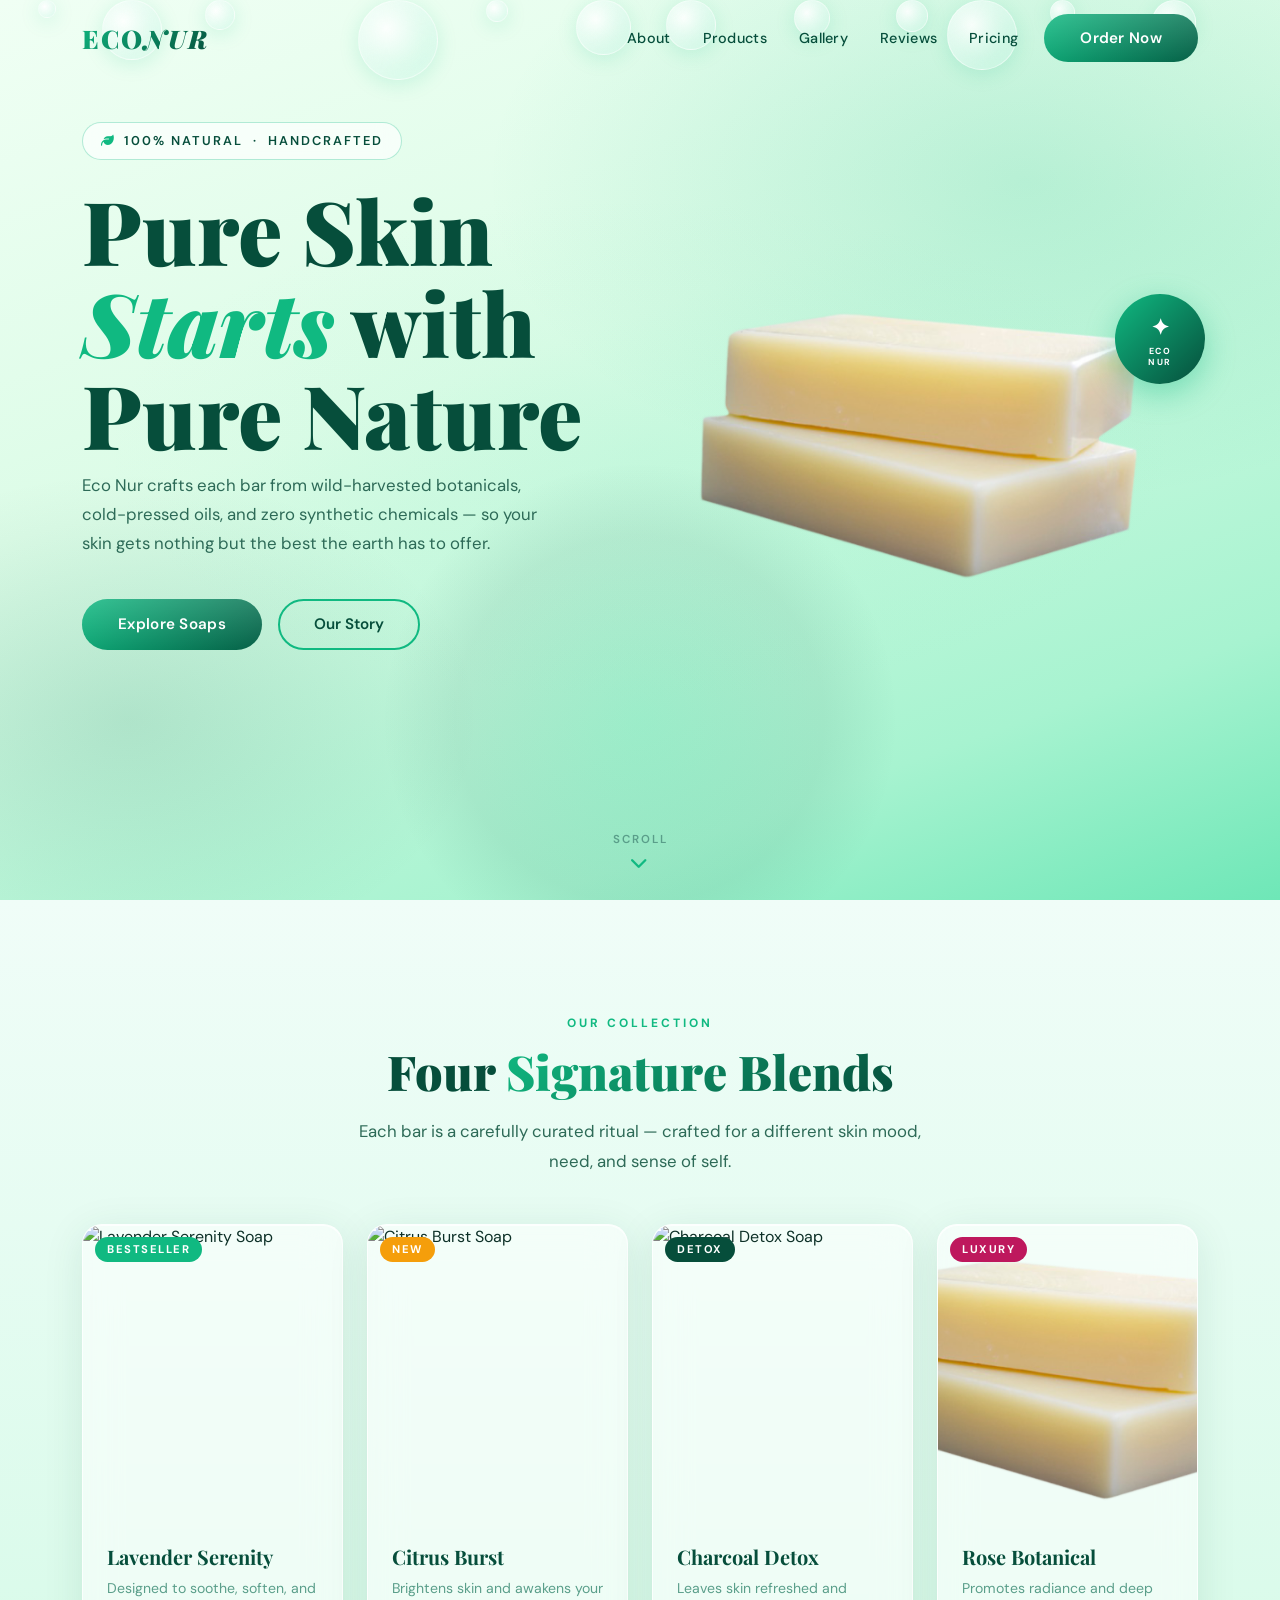
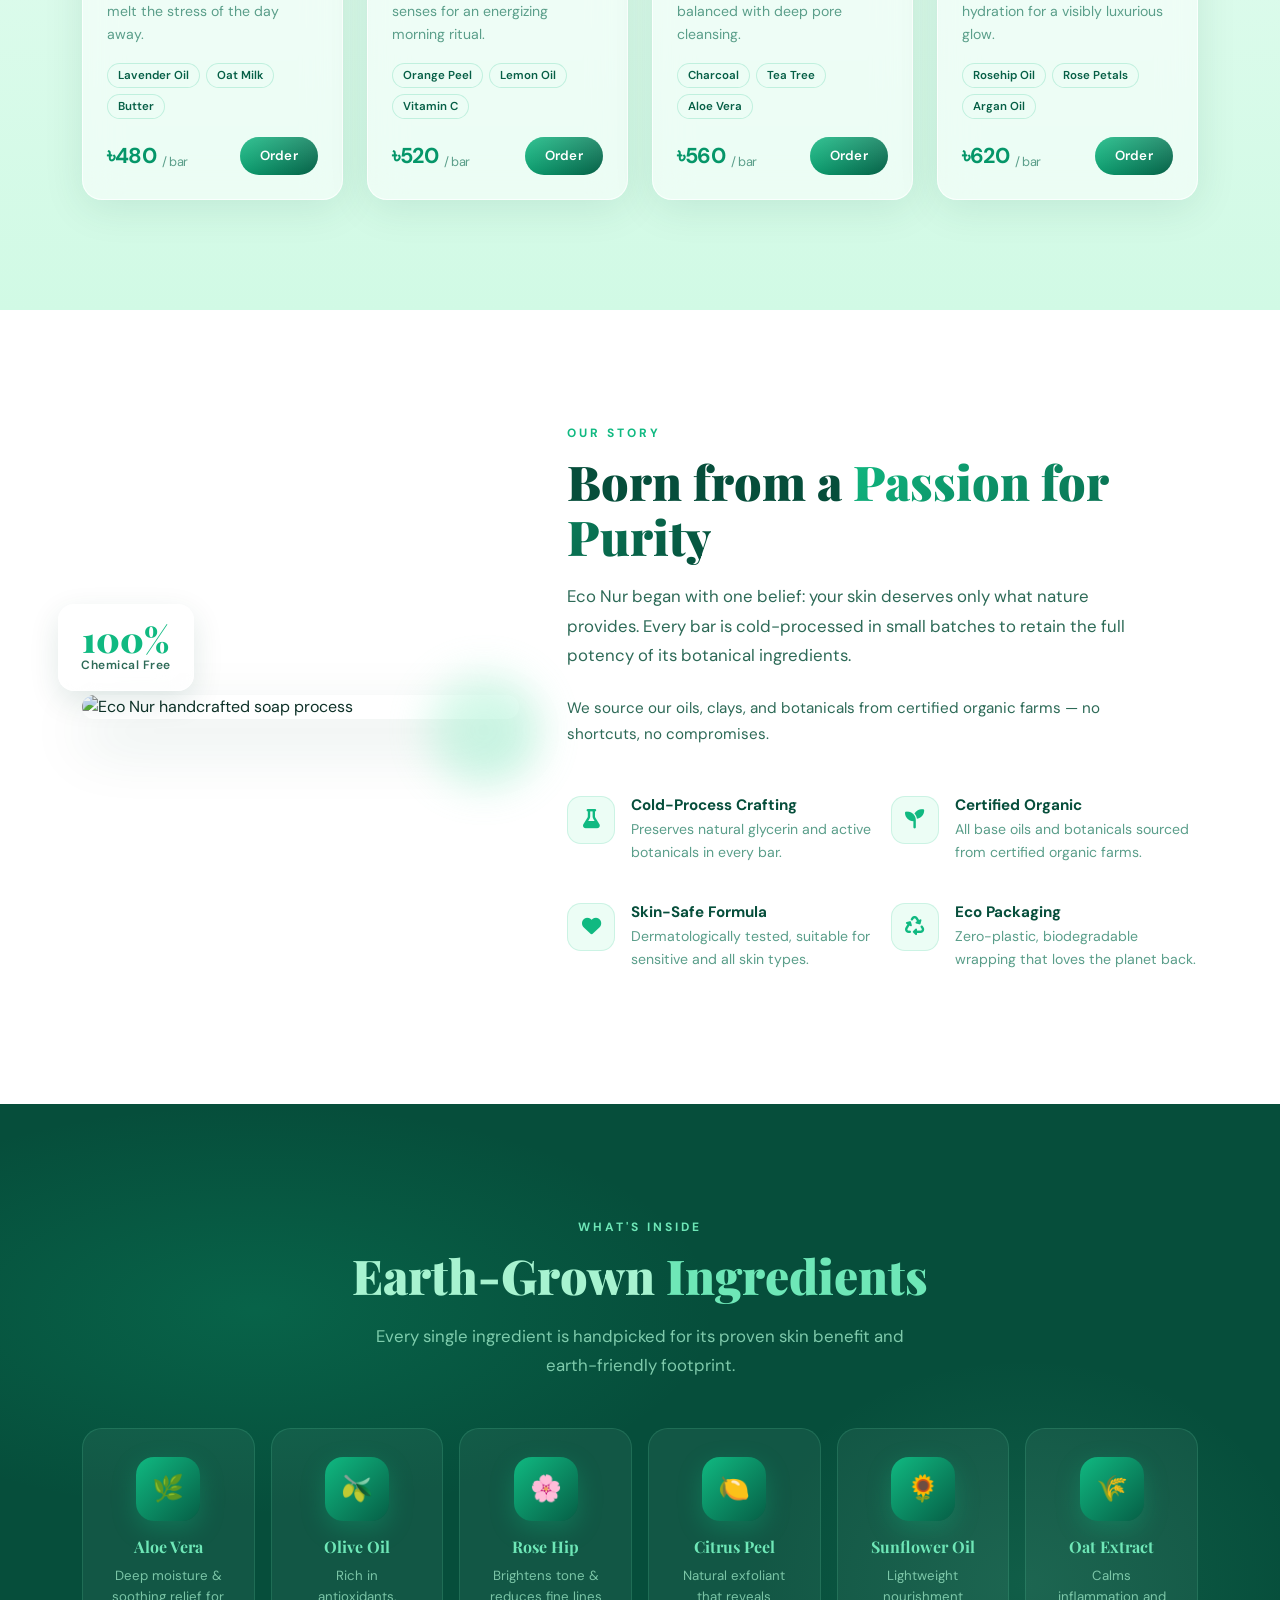
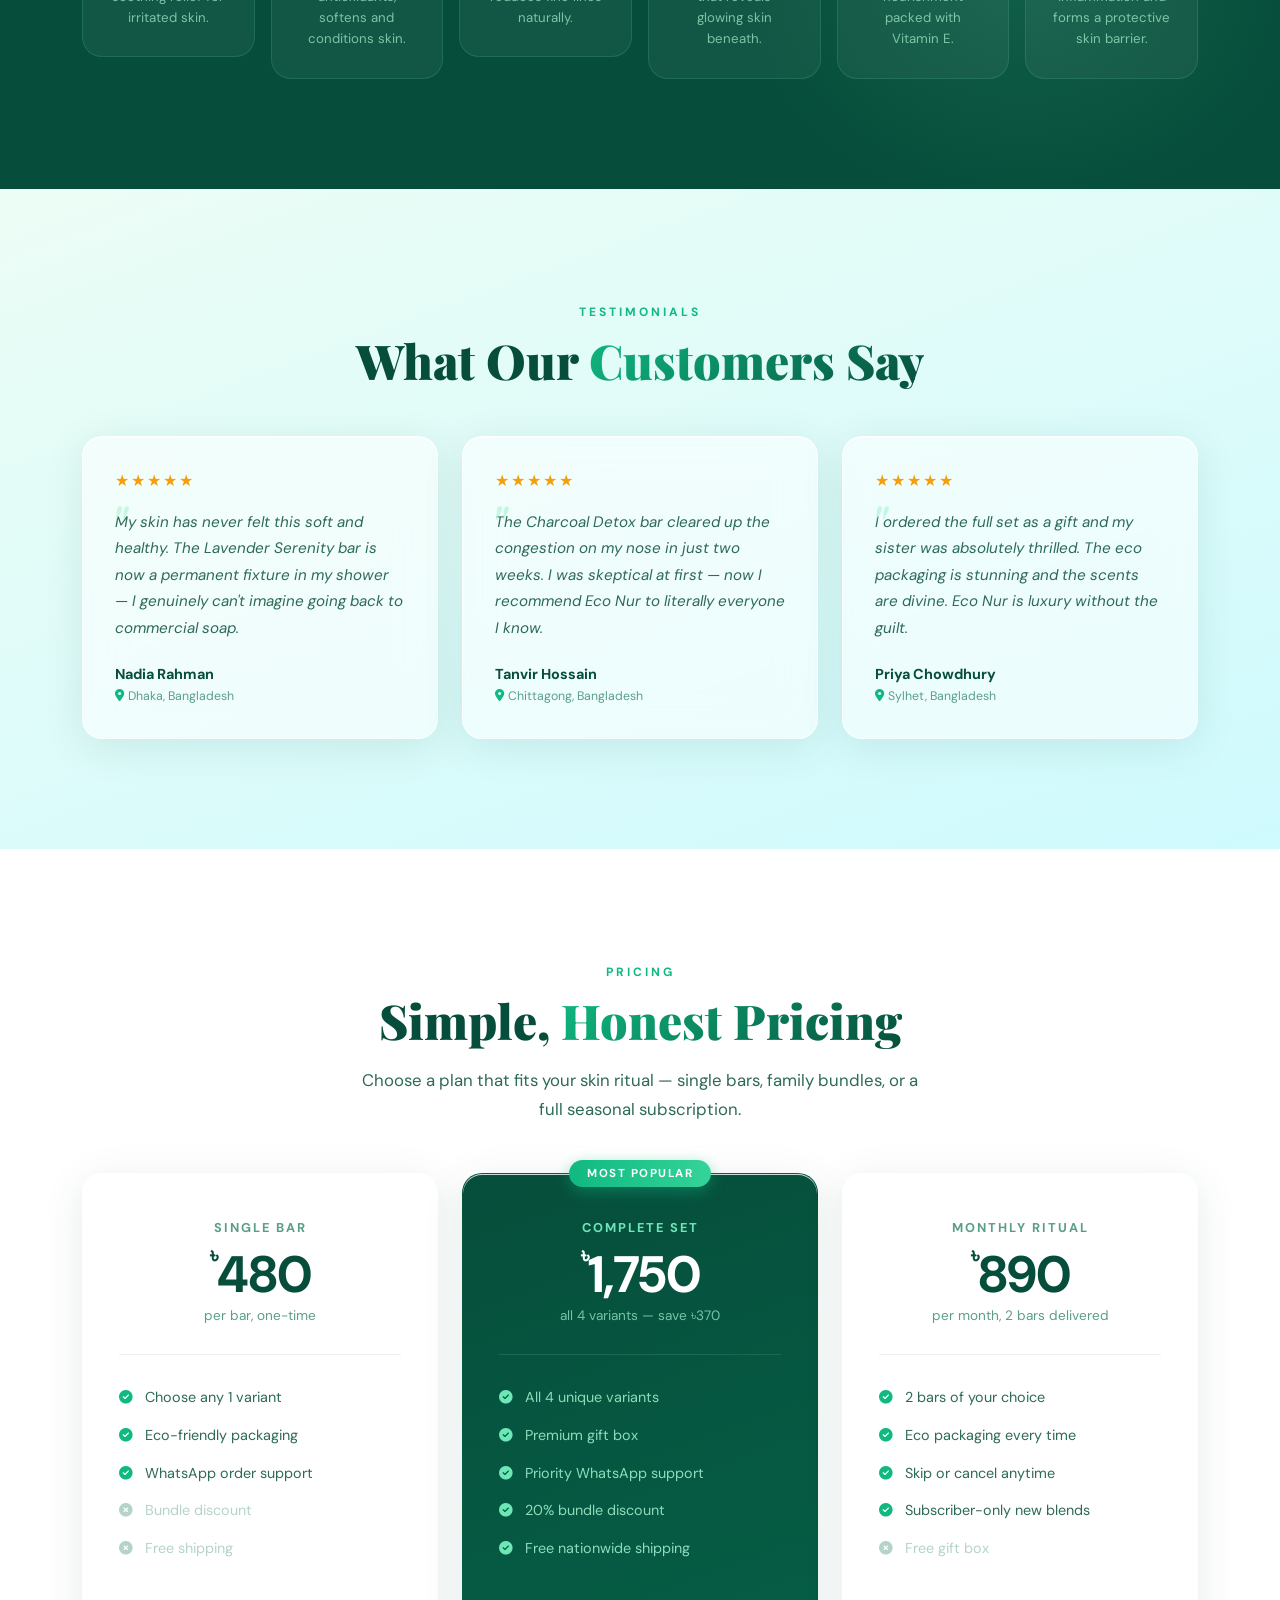
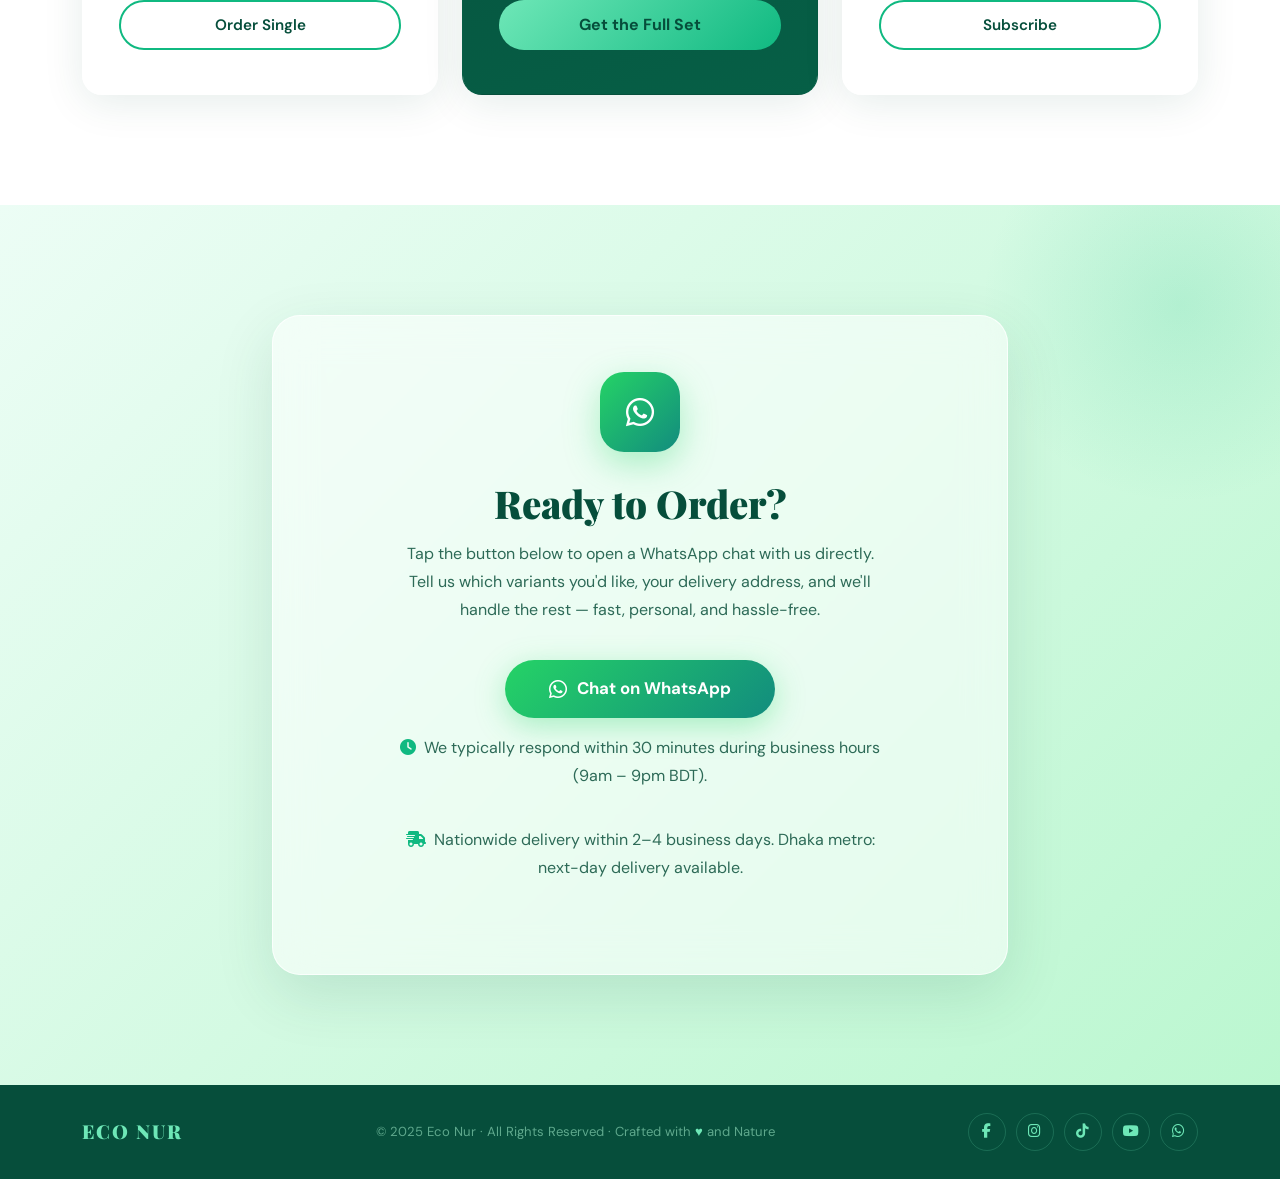
==== index.html @ a33448e0 "Add files via upload" ====
<!DOCTYPE html>
<html lang="en">
<head>
  <meta charset="UTF-8" />
  <meta name="viewport" content="width=device-width, initial-scale=1.0" />
  <meta name="description" content="Eco Nur – Handcrafted naturopathic soap made with all-natural, plant-based ingredients. Pure. Gentle. Earth-grown." />
  <meta name="keywords" content="natural soap, organic skincare, eco soap, handmade soap, naturopathic, eco nur" />
  <meta name="author" content="Eco Nur" />
  <meta property="og:title" content="Eco Nur | Natural Handcrafted Soap" />
  <meta property="og:description" content="Pure naturopathic soaps crafted from earth-grown ingredients. Four unique blends for every skin type." />
  <meta property="og:type" content="website" />
  <title>Eco Nur | Lorem Ipsum Dolor</title>

  <!-- Google Fonts -->
  <link rel="preconnect" href="https://fonts.googleapis.com" />
  <link rel="preconnect" href="https://fonts.gstatic.com" crossorigin />
  <link href="https://fonts.googleapis.com/css2?family=Playfair+Display:ital,wght@0,400;0,600;0,700;0,900;1,400;1,600&family=DM+Sans:wght@300;400;500;600;700&display=swap" rel="stylesheet" />

  <!-- Bootstrap 5 -->
  <link rel="stylesheet" href="https://cdn.jsdelivr.net/npm/bootstrap@5.3.3/dist/css/bootstrap.min.css" />

  <!-- Font Awesome 6 -->
  <link rel="stylesheet" href="https://cdnjs.cloudflare.com/ajax/libs/font-awesome/6.5.1/css/all.min.css" />

    <link rel="stylesheet" href="style.css" />
</head>
<body>

<!-- ====================================================
     PRELOADER
==================================================== -->
<div id="preloader">
  <div class="preloader-logo">ECO NUR</div>
  <div class="preloader-bar">
    <div class="preloader-bar-fill"></div>
  </div>
</div>

<!-- ====================================================
     LIGHTBOX
==================================================== -->
<div id="lightbox" role="dialog" aria-modal="true">
  <button class="lightbox-close" id="lightboxClose" aria-label="Close"><i class="fa fa-times"></i></button>
  <button class="lightbox-nav lightbox-prev" id="lightboxPrev" aria-label="Previous"><i class="fa fa-chevron-left"></i></button>
  <img src="" alt="" class="lightbox-img" id="lightboxImg" />
  <button class="lightbox-nav lightbox-next" id="lightboxNext" aria-label="Next"><i class="fa fa-chevron-right"></i></button>
</div>

<!-- ====================================================
     NAVIGATION
==================================================== -->
<nav id="mainNav" class="navbar navbar-expand-lg">
  <div class="container">
    <a class="nav-brand navbar-brand" href="#hero">ECO<span>NUR</span></a>

    <button class="navbar-toggler" type="button" data-bs-toggle="collapse"
      data-bs-target="#navMenu" aria-controls="navMenu"
      aria-expanded="false" aria-label="Toggle navigation">
      <span class="hamburger-icon">
        <span></span><span></span><span></span>
      </span>
    </button>

    <div class="collapse navbar-collapse justify-content-end" id="navMenu">
      <ul class="navbar-nav gap-1 align-items-center">
        <li class="nav-item"><a class="nav-link-eco" href="#about">About</a></li>
        <li class="nav-item"><a class="nav-link-eco" href="#products">Products</a></li>
        <li class="nav-item"><a class="nav-link-eco" href="#gallery">Gallery</a></li>
        <li class="nav-item"><a class="nav-link-eco" href="#reviews">Reviews</a></li>
        <li class="nav-item"><a class="nav-link-eco" href="#pricing">Pricing</a></li>
        <li class="nav-item ms-2">
          <a class="btn-eco" href="#order">Order Now</a>
        </li>
      </ul>
    </div>
  </div>
</nav>

<!-- ====================================================
     HERO SECTION
==================================================== -->
<section id="hero">
  <!-- Animated Bubbles -->
  <div class="bubble-container" aria-hidden="true">
    <div class="bubble"></div><div class="bubble"></div>
    <div class="bubble"></div><div class="bubble"></div>
    <div class="bubble"></div><div class="bubble"></div>
    <div class="bubble"></div><div class="bubble"></div>
    <div class="bubble"></div><div class="bubble"></div>
    <div class="bubble"></div><div class="bubble"></div>
  </div>

  <div class="container">
    <div class="row align-items-center">
      <!-- Text Side -->
      <div class="col-lg-6 hero-content">
        <div class="hero-eyebrow fade-up">
          <i class="fa fa-leaf"></i>
          100% Natural &nbsp;·&nbsp; Handcrafted
        </div>
        <h1 class="hero-title fade-up delay-1">
          Pure Skin<br/>
          <span class="italic-accent">Starts</span> with<br/>
          Pure Nature
        </h1>
        <p class="hero-desc fade-up delay-3">
          Eco Nur crafts each bar from wild-harvested botanicals, cold-pressed oils, and zero synthetic chemicals — so your skin gets nothing but the best the earth has to offer.
        </p>
        <div class="d-flex flex-wrap gap-3 fade-up delay-4">
          <a href="#products" class="btn-eco">Explore Soaps</a>
          <a href="#about" class="btn-outline-eco">Our Story</a>
        </div>

        <div class="hero-stats fade-up delay-5">
          <div class="hero-stat">
            <span></span>
            <span></span>
          </div>
          <div class="hero-stat">
            <span></span>
            <span></span>
          </div>
          <div class="hero-stat">
            <span></span>
            <span></span>
          </div>
        </div>
      </div> 

      <!-- Image Side -->
      <div class="col-lg-6">
        <div class="hero-image-wrap fade-up delay-3">
          <div class="hero-soap-stack">
            <img
              src="images/soap.png"
              alt="Eco Nur Natural Soap"
              class="hero-soap-main"
            />
            <div class="hero-badge">
              <div class="hero-badge-inner">✦</div>
              <div style="font-size:0.55rem; letter-spacing:1.5px; line-height:1.3; margin-top:2px;">ECO<br/>NUR</div>
            </div>
          </div>
        </div>
      </div>
    </div>
  </div>

  <div class="scroll-hint" aria-hidden="true">
    <span>Scroll</span>
    <i class="fa fa-chevron-down"></i>
  </div>
</section>

<!-- ====================================================
     PRODUCTS SECTION
==================================================== -->
<section id="products">
  <div class="container">
    <div class="text-center mb-5 fade-up">
      <span class="section-label">Our Collection</span>
      <h2 class="section-title">Four <span class="gradient-text">Signature Blends</span></h2>
      <p class="section-sub mx-auto">Each bar is a carefully curated ritual — crafted for a different skin mood, need, and sense of self.</p>
    </div>

    <div class="row g-4">
      <!-- Product 1 -->
      <div class="col-lg-3 col-md-6 d-flex fade-up delay-1">
        <div class="glass-card product-card w-100">
          <div class="product-card-img">
            <img src="https://images.unsplash.com/photo-1556228720-195a672e8a03?w=500&q=80" alt="Lavender Serenity Soap" />
            <span class="product-tag bestseller">Bestseller</span>
          </div>
          <div class="product-card-body">
            <h4>Lavender Serenity</h4>
            <p>Designed to soothe, soften, and melt the stress of the day away.</p>
            <div class="product-ingredients">
              <span class="ingredient-chip">Lavender Oil</span>
              <span class="ingredient-chip">Oat Milk</span>
              <span class="ingredient-chip"> Butter</span>
            </div>
            <div class="d-flex align-items-center justify-content-between">
              <div class="product-price">৳480 <sub>/ bar</sub></div>
              <a href="#order" class="btn-eco" style="padding:9px 20px;font-size:0.83rem;">Order</a>
            </div>
          </div>
        </div>
      </div>

      <!-- Product 2 -->
      <div class="col-lg-3 col-md-6 d-flex fade-up delay-2">
        <div class="glass-card product-card w-100">
          <div class="product-card-img">
            <img src="https://images.unsplash.com/photo-1571781926291-c477ebfd024b?w=500&q=80" alt="Citrus Burst Soap" />
            <span class="product-tag new">New</span>
          </div>
          <div class="product-card-body">
            <h4>Citrus Burst</h4>
            <p>Brightens skin and awakens your senses for an energizing morning ritual.</p>
            <div class="product-ingredients">
              <span class="ingredient-chip">Orange Peel</span>
              <span class="ingredient-chip">Lemon Oil</span>
              <span class="ingredient-chip">Vitamin C</span>
            </div>
            <div class="d-flex align-items-center justify-content-between">
              <div class="product-price">৳520 <sub>/ bar</sub></div>
              <a href="#order" class="btn-eco" style="padding:9px 20px;font-size:0.83rem;">Order</a>
            </div>
          </div>
        </div>
      </div>

      <!-- Product 3 -->
      <div class="col-lg-3 col-md-6 d-flex fade-up delay-3">
        <div class="glass-card product-card w-100">
          <div class="product-card-img">
            <img src="https://images.unsplash.com/photo-1600948836101-f9ffda59d250?w=500&q=80" alt="Charcoal Detox Soap" />
            <span class="product-tag">Detox</span>
          </div>
          <div class="product-card-body">
            <h4>Charcoal Detox</h4>
            <p>Leaves skin refreshed and balanced with deep pore cleansing.</p>
            <div class="product-ingredients">
              <span class="ingredient-chip"> Charcoal</span>
              <span class="ingredient-chip">Tea Tree</span>
              <span class="ingredient-chip">Aloe Vera</span>
            </div>
            <div class="d-flex align-items-center justify-content-between">
              <div class="product-price">৳560 <sub>/ bar</sub></div>
              <a href="#order" class="btn-eco" style="padding:9px 20px;font-size:0.83rem;">Order</a>
            </div>
          </div>
        </div>
      </div>

      <!-- Product 4 -->
      <div class="col-lg-3 col-md-6 d-flex fade-up delay-4">
        <div class="glass-card product-card w-100">
          <div class="product-card-img">
            <img src="images/soap.png" alt="Rose Botanical Soap" />
            <span class="product-tag" style="background:#be185d;">Luxury</span>
          </div>
          <div class="product-card-body">
            <h4>Rose Botanical</h4>
            <p>Promotes radiance and deep hydration for a visibly luxurious glow.</p>
            <div class="product-ingredients">
              <span class="ingredient-chip">Rosehip Oil</span>
              <span class="ingredient-chip">Rose Petals</span>
              <span class="ingredient-chip">Argan Oil</span>
            </div>
            <div class="d-flex align-items-center justify-content-between">
              <div class="product-price">৳620 <sub>/ bar</sub></div>
              <a href="#order" class="btn-eco" style="padding:9px 20px;font-size:0.83rem;">Order</a>
            </div>
          </div>
        </div>
      </div>
    </div>
  </div>
</section>

<!-- ====================================================
     ABOUT SECTION
==================================================== -->
<section id="about">
  <div class="container">
    <div class="row align-items-center g-5">
      <!-- Image -->
      <div class="col-lg-5 fade-up">
        <div class="about-img-wrap">
          <div class="about-img-accent"></div>
          <img
            src="https://images.unsplash.com/photo-1600857544200-b2f666a9a2ec?w=600&q=80"
            alt="Eco Nur handcrafted soap process"
            class="about-img-main"
          />
          <div class="about-img-badge">
            <div class="num">100%</div>
            <div class="lbl">Chemical Free</div>
          </div>
        </div>
      </div>

      <!-- Text -->
      <div class="col-lg-7">
        <div class="fade-up delay-1">
          <span class="section-label">Our Story</span>
          <h2 class="section-title">Born from a <span class="gradient-text">Passion for Purity</span></h2>
          <p class="section-sub mb-4">
            Eco Nur began with one belief: your skin deserves only what nature provides. Every bar is cold-processed in small batches to retain the full potency of its botanical ingredients.
          </p>
          <p class="section-sub mb-5" style="font-size:0.95rem;">
            We source our oils, clays, and botanicals from certified organic farms — no shortcuts, no compromises.
          </p>
        </div>

        <div class="row g-3">
          <div class="col-sm-6 fade-up delay-2">
            <div class="about-feature">
              <div class="about-feature-icon"><i class="fa fa-flask"></i></div>
              <div>
                <h6>Cold-Process Crafting</h6>
                <p>Preserves natural glycerin and active botanicals in every bar.</p>
              </div>
            </div>
          </div>
          <div class="col-sm-6 fade-up delay-3">
            <div class="about-feature">
              <div class="about-feature-icon"><i class="fa fa-seedling"></i></div>
              <div>
                <h6>Certified Organic</h6>
                <p>All base oils and botanicals sourced from certified organic farms.</p>
              </div>
            </div>
          </div>
          <div class="col-sm-6 fade-up delay-4">
            <div class="about-feature">
              <div class="about-feature-icon"><i class="fa fa-heart"></i></div>
              <div>
                <h6>Skin-Safe Formula</h6>
                <p>Dermatologically tested, suitable for sensitive and all skin types.</p>
              </div>
            </div>
          </div>
          <div class="col-sm-6 fade-up delay-5">
            <div class="about-feature">
              <div class="about-feature-icon"><i class="fa fa-recycle"></i></div>
              <div>
                <h6>Eco Packaging</h6>
                <p>Zero-plastic, biodegradable wrapping that loves the planet back.</p>
              </div>
            </div>
          </div>
        </div>
      </div>
    </div>
  </div>
</section>



<!-- ====================================================
     INGREDIENTS SECTION
==================================================== -->
<section id="ingredients">
  <div class="container" style="position:relative;z-index:1;">
    <div class="text-center mb-5 fade-up">
      <span class="section-label">What's Inside</span>
      <h2 class="section-title">Earth-Grown <span style="color:var(--mint);">Ingredients</span></h2>
      <p class="section-sub mx-auto" style="color:rgba(167,243,208,0.75);">Every single ingredient is handpicked for its proven skin benefit and earth-friendly footprint.</p>
    </div>

    <div class="row g-3">
      <div class="col-6 col-md-4 col-lg-2 fade-up delay-1">
        <div class="ingredient-card">
          <div class="ingredient-icon">🌿</div>
          <h5>Aloe Vera</h5>
          <p>Deep moisture & soothing relief for irritated skin.</p>
        </div>
      </div>
      <div class="col-6 col-md-4 col-lg-2 fade-up delay-2">
        <div class="ingredient-card">
          <div class="ingredient-icon">🫒</div>
          <h5>Olive Oil</h5>
          <p>Rich in antioxidants, softens and conditions skin.</p>
        </div>
      </div>
      <div class="col-6 col-md-4 col-lg-2 fade-up delay-3">
        <div class="ingredient-card">
          <div class="ingredient-icon">🌸</div>
          <h5>Rose Hip</h5>
          <p>Brightens tone & reduces fine lines naturally.</p>
        </div>
      </div>
      <div class="col-6 col-md-4 col-lg-2 fade-up delay-4">
        <div class="ingredient-card">
          <div class="ingredient-icon">🍋</div>
          <h5>Citrus Peel</h5>
          <p>Natural exfoliant that reveals glowing skin beneath.</p>
        </div>
      </div>
      <div class="col-6 col-md-4 col-lg-2 fade-up delay-5">
        <div class="ingredient-card">
          <div class="ingredient-icon">🌻</div>
          <h5>Sunflower Oil</h5>
          <p>Lightweight nourishment packed with Vitamin E.</p>
        </div>
      </div>
      <div class="col-6 col-md-4 col-lg-2 fade-up delay-1">
        <div class="ingredient-card">
          <div class="ingredient-icon">🌾</div>
          <h5>Oat Extract</h5>
          <p>Calms inflammation and forms a protective skin barrier.</p>
        </div>
      </div>
    </div>
  </div>
</section>

<!-- ====================================================
     GALLERY SECTION
==================================================== -->
<!-- <section id="gallery">
  <div class="container">
    <div class="text-center mb-5 fade-up">
      <span class="section-label">Visual Story</span>
      <h2 class="section-title">Soap <span class="gradient-text">as Art</span></h2>
      <p class="section-sub mx-auto">Each bar is hand-poured, hand-cut, and hand-finished — making every piece genuinely one-of-a-kind.</p>
    </div>

    <div class="gallery-grid fade-up delay-1">
      <div class="gallery-item" data-gallery="0">
        <img src="https://images.unsplash.com/photo-1584305574647-0cc949a2bb9f?w=700&q=80" alt="Eco Nur soap collection" loading="lazy" />
        <div class="gallery-overlay"><i class="fa fa-search-plus"></i></div>
      </div>
      <div class="gallery-item" data-gallery="1">
        <img src="https://images.unsplash.com/photo-1612532275214-e4ca76d0e4d1?w=500&q=80" alt="Natural soap bars" loading="lazy" />
        <div class="gallery-overlay"><i class="fa fa-search-plus"></i></div>
      </div>
      <div class="gallery-item" data-gallery="2">
        <img src="https://images.unsplash.com/photo-1631730486572-226d1f595b68?w=500&q=80" alt="Handcrafted botanical soap" loading="lazy" />
        <div class="gallery-overlay"><i class="fa fa-search-plus"></i></div>
      </div>
      <div class="gallery-item" data-gallery="3">
        <img src="https://images.unsplash.com/photo-1608248543803-ba4f8c70ae0b?w=500&q=80" alt="Lavender soap ingredients" loading="lazy" />
        <div class="gallery-overlay"><i class="fa fa-search-plus"></i></div>
      </div>
      <div class="gallery-item" data-gallery="4">
        <img src="https://images.unsplash.com/photo-1547887537-6158d64c35b3?w=500&q=80" alt="Eco packaging soap" loading="lazy" />
        <div class="gallery-overlay"><i class="fa fa-search-plus"></i></div>
      </div>
    </div>
  </div>
</section> -->

<!-- ====================================================
     REVIEWS SECTION
==================================================== -->
<section id="reviews">
  <div class="container">
    <div class="text-center mb-5 fade-up">
      <span class="section-label">Testimonials</span>
      <h2 class="section-title">What Our <span class="gradient-text">Customers Say</span></h2>
    </div>

    <div class="row g-4">
      <div class="col-lg-4 col-md-6 d-flex fade-up delay-1">
        <div class="glass-card review-card w-100">
          <div class="review-stars">★★★★★</div>
          <p class="review-text">My skin has never felt this soft and healthy. The Lavender Serenity bar is now a permanent fixture in my shower — I genuinely can't imagine going back to commercial soap.</p>
          <div class="review-author">
            <!-- <img src="https://i.pravatar.cc/80?img=47" alt="Nadia Rahman" class="review-avatar" /> -->
            <div>
              <div class="review-author-name">Nadia Rahman</div>
              <div class="review-author-loc"><i class="fa fa-map-marker-alt me-1" style="color:var(--emerald);"></i>Dhaka, Bangladesh</div>
            </div>
          </div>
        </div>
      </div>

      <div class="col-lg-4 col-md-6 d-flex fade-up delay-2">
        <div class="glass-card review-card w-100">
          <div class="review-stars">★★★★★</div>
          <p class="review-text">The Charcoal Detox bar cleared up the congestion on my nose in just two weeks. I was skeptical at first — now I recommend Eco Nur to literally everyone I know.</p>
          <div class="review-author">
            <!-- <img src="https://i.pravatar.cc/80?img=12" alt="Tanvir Hossain" class="review-avatar" /> -->
            <div>
              <div class="review-author-name">Tanvir Hossain</div>
              <div class="review-author-loc"><i class="fa fa-map-marker-alt me-1" style="color:var(--emerald);"></i>Chittagong, Bangladesh</div>
            </div>
          </div>
        </div>
      </div>

      <div class="col-lg-4 col-md-6 d-flex fade-up delay-3">
        <div class="glass-card review-card w-100">
          <div class="review-stars">★★★★★</div>
          <p class="review-text">I ordered the full set as a gift and my sister was absolutely thrilled. The eco packaging is stunning and the scents are divine. Eco Nur is luxury without the guilt.</p>
          <div class="review-author">
            <!-- <img src="https://i.pravatar.cc/80?img=32" alt="Priya Chowdhury" class="review-avatar" /> -->
            <div>
              <div class="review-author-name">Priya Chowdhury</div>
              <div class="review-author-loc"><i class="fa fa-map-marker-alt me-1" style="color:var(--emerald);"></i>Sylhet, Bangladesh</div>
            </div>
          </div>
        </div>
      </div>

      <!-- <div class="col-lg-4 col-md-6 d-flex fade-up delay-4">
        <div class="glass-card review-card w-100">
          <div class="review-stars">★★★★★</div>
          <p class="review-text">As someone with very sensitive skin, I've tried dozens of "natural" soaps that still caused irritation. Eco Nur's Rose Botanical is genuinely different — zero reaction, pure glow.</p>
          <div class="review-author">
            <img src="https://i.pravatar.cc/80?img=23" alt="Fatema Begum" class="review-avatar" />
            <div>
              <div class="review-author-name">Fatema Begum</div>
              <div class="review-author-loc"><i class="fa fa-map-marker-alt me-1" style="color:var(--emerald);"></i>Rajshahi, Bangladesh</div>
            </div>
          </div>
        </div>
      </div> -->

      <!-- <div class="col-lg-4 col-md-6 d-flex fade-up delay-5">
        <div class="glass-card review-card w-100">
          <div class="review-stars">★★★★★</div>
          <p class="review-text">Citrus Burst is my alarm clock now — that fresh citrus scent in the morning is better than coffee. My skin looks brighter and my husband keeps asking what I'm using!</p>
          <div class="review-author">
            <img src="https://i.pravatar.cc/80?img=44" alt="Roksana Islam" class="review-avatar" />
            <div>
              <div class="review-author-name">Roksana Islam</div>
              <div class="review-author-loc"><i class="fa fa-map-marker-alt me-1" style="color:var(--emerald);"></i>Khulna, Bangladesh</div>
            </div>
          </div>
        </div>
      </div> -->

      <!-- <div class="col-lg-4 col-md-6 d-flex fade-up delay-1">
        <div class="glass-card review-card w-100">
          <div class="review-stars">★★★★☆</div>
          <p class="review-text">Fast delivery, beautiful packaging, and the soap lasted much longer than I expected. A small bar went well over a month with daily use. Absolutely worth every taka.</p>
          <div class="review-author">
            <img src="https://i.pravatar.cc/80?img=15" alt="Mahbubur Rahman" class="review-avatar" />
            <div>
              <div class="review-author-name">Mahbubur Rahman</div>
              <div class="review-author-loc"><i class="fa fa-map-marker-alt me-1" style="color:var(--emerald);"></i>Comilla, Bangladesh</div>
            </div>
          </div>
        </div>
      </div> -->
    </div>
  </div>
</section>

<!-- ====================================================
     PRICING SECTION
==================================================== -->
<section id="pricing">
  <div class="container">
    <div class="text-center mb-5 fade-up">
      <span class="section-label">Pricing</span>
      <h2 class="section-title">Simple, <span class="gradient-text">Honest Pricing</span></h2>
      <p class="section-sub mx-auto">Choose a plan that fits your skin ritual — single bars, family bundles, or a full seasonal subscription.</p>
    </div>

    <div class="row g-4 justify-content-center">
      <!-- Starter -->
      <div class="col-lg-4 col-md-6 d-flex fade-up delay-1">
        <div class="glass-card pricing-card w-100">
          <div class="pricing-name">Single Bar</div>
          <div class="pricing-price"><sup>৳</sup>480</div>
          <div class="pricing-period">per bar, one-time</div>
          <div class="pricing-divider"></div>
          <ul class="pricing-features">
            <li><i class="fa fa-check-circle"></i> Choose any 1 variant</li>
            <li><i class="fa fa-check-circle"></i> Eco-friendly packaging</li>
            <li><i class="fa fa-check-circle"></i> WhatsApp order support</li>
            <li class="disabled"><i class="fa fa-times-circle"></i> Bundle discount</li>
            <li class="disabled"><i class="fa fa-times-circle"></i> Free shipping</li>
          </ul>
          <a href="#order" class="btn-outline-eco w-100 text-center d-block">Order Single</a>
        </div>
      </div>

      <!-- Bundle (Featured) -->
      <div class="col-lg-4 col-md-6 d-flex fade-up delay-2">
        <div class="glass-card pricing-card featured w-100">
          <div class="pricing-name">Complete Set</div>
          <div class="pricing-price"><sup>৳</sup>1,750</div>
          <div class="pricing-period">all 4 variants — save ৳370</div>
          <div class="pricing-divider"></div>
          <ul class="pricing-features">
            <li><i class="fa fa-check-circle"></i> All 4 unique variants</li>
            <li><i class="fa fa-check-circle"></i> Premium gift box</li>
            <li><i class="fa fa-check-circle"></i> Priority WhatsApp support</li>
            <li><i class="fa fa-check-circle"></i> 20% bundle discount</li>
            <li><i class="fa fa-check-circle"></i> Free nationwide shipping</li>
          </ul>
          <a href="#order" class="btn-pricing-featured d-block">Get the Full Set</a>
        </div>
      </div>

      <!-- Refill -->
      <div class="col-lg-4 col-md-6 d-flex fade-up delay-3">
        <div class="glass-card pricing-card w-100">
          <div class="pricing-name">Monthly Ritual</div>
          <div class="pricing-price"><sup>৳</sup>890</div>
          <div class="pricing-period">per month, 2 bars delivered</div>
          <div class="pricing-divider"></div>
          <ul class="pricing-features">
            <li><i class="fa fa-check-circle"></i> 2 bars of your choice</li>
            <li><i class="fa fa-check-circle"></i> Eco packaging every time</li>
            <li><i class="fa fa-check-circle"></i> Skip or cancel anytime</li>
            <li><i class="fa fa-check-circle"></i> Subscriber-only new blends</li>
            <li class="disabled"><i class="fa fa-times-circle"></i> Free gift box</li>
          </ul>
          <a href="#order" class="btn-outline-eco w-100 text-center d-block">Subscribe</a>
        </div>
      </div>
    </div>
  </div>
</section>

<!-- ====================================================
     ORDER SECTION
==================================================== -->
<section id="order">
  <div class="container">
    <div class="row justify-content-center fade-up">
      <div class="col-lg-8">
        <div class="order-card">
          <div class="order-icon">
            <i class="fab fa-whatsapp"></i>
          </div>
          <h2>Ready to Order?</h2>
          <p>
            Tap the button below to open a WhatsApp chat with us directly. Tell us which variants you'd like, your delivery address, and we'll handle the rest — fast, personal, and hassle-free.
          </p>
          <a
            href="https://wa.me/8801XXXXXXXXX?text=Hello%20Eco%20Nur!%20I'd%20like%20to%20order%20some%20soap%20bars.%20Please%20guide%20me."
            target="_blank"
            rel="noopener noreferrer"
            class="btn-whatsapp"
          >
            <i class="fab fa-whatsapp"></i>
            Chat on WhatsApp
          </a>
          <p class="order-note mt-3">
            <i class="fa fa-clock me-1"></i>
            We typically respond within 30 minutes during business hours (9am – 9pm BDT).
          </p>
          <p class="order-note">
            <i class="fa fa-shipping-fast me-1"></i>
            Nationwide delivery within 2–4 business days. Dhaka metro: next-day delivery available.
          </p>
        </div>
      </div>
    </div>
  </div>
</section>

<!-- ====================================================
     FOOTER
==================================================== -->
<footer id="footer">
  <div class="container">
    <div class="footer-inner">
      <div class="footer-brand">ECO NUR</div>
      <div class="footer-copy">© 2025 Eco Nur · All Rights Reserved · Crafted with <span style="color:var(--mint);">♥</span> and Nature</div>
      <div class="social-links">
        <a href="#" class="social-link" aria-label="Facebook"><i class="fab fa-facebook-f"></i></a>
        <a href="#" class="social-link" aria-label="Instagram"><i class="fab fa-instagram"></i></a>
        <a href="#" class="social-link" aria-label="TikTok"><i class="fab fa-tiktok"></i></a>
        <a href="#" class="social-link" aria-label="YouTube"><i class="fab fa-youtube"></i></a>
        <a href="#" class="social-link" aria-label="WhatsApp"><i class="fab fa-whatsapp"></i></a>
      </div>
    </div>
  </div>
</footer>

<!-- Back to Top -->
<button id="backToTop" aria-label="Back to top"><i class="fa fa-arrow-up"></i></button>

<!-- Bootstrap 5 JS -->
<script src="https://cdn.jsdelivr.net/npm/bootstrap@5.3.3/dist/js/bootstrap.bundle.min.js"></script>

<script src="main.js"></script>
</body>
</html>
---- style.css ----
/* ==========================================
       CSS Custom Properties
    ========================================== */
    :root {
      --emerald: #10B981;
      --emerald-dark: #059669;
      --forest: #064E3B;
      --forest-light: #065f46;
      --mint: #6EE7B7;
      --sage: #A7F3D0;
      --pale: #ECFDF5;
      --pale-2: #f0fdf8;
      --white: #ffffff;
      --glass-bg: rgba(255, 255, 255, 0.55);
      --glass-border: rgba(255, 255, 255, 0.75);
      --glass-shadow: rgba(6, 78, 59, 0.1);
      --text-dark: #0d3027;
      --text-mid: #2d6a57;
      --text-light: #5a9e8a;
      --font-display: 'Playfair Display', serif;
      --font-body: 'DM Sans', sans-serif;
      --radius-card: 20px;
      --radius-pill: 60px;
      --section-gap: 110px;
      --transition: 0.35s cubic-bezier(0.4, 0, 0.2, 1);
    }

    /* ==========================================
       Base Reset & Typography
    ========================================== */
    *, *::before, *::after { box-sizing: border-box; margin: 0; padding: 0; }

    html { scroll-behavior: smooth; font-size: 16px; }

    body {
      font-family: var(--font-body);
      background: var(--pale-2);
      color: var(--text-dark);
      overflow-x: hidden;
    }

    h1, h2, h3, h4, h5 { font-family: var(--font-display); }

    a { text-decoration: none; color: inherit; }

    img { max-width: 100%; display: block; }

    /* ==========================================
       Preloader
    ========================================== */
    #preloader {
      position: fixed; inset: 0; z-index: 9999;
      background: var(--forest);
      display: flex; flex-direction: column;
      align-items: center; justify-content: center;
      transition: opacity 0.6s ease, visibility 0.6s ease;
    }

    #preloader.hidden { opacity: 0; visibility: hidden; }

    .preloader-logo {
      font-family: var(--font-display);
      font-size: 2.5rem;
      font-weight: 700;
      color: var(--sage);
      letter-spacing: 4px;
      animation: pulse-logo 1.4s ease-in-out infinite;
    }

    .preloader-bar {
      width: 160px; height: 3px;
      background: rgba(167,243,208,0.2);
      border-radius: 10px;
      margin-top: 20px;
      overflow: hidden;
    }

    .preloader-bar-fill {
      height: 100%;
      background: linear-gradient(90deg, var(--mint), var(--emerald));
      border-radius: 10px;
      animation: preload-bar 1.8s ease-in-out forwards;
    }

    @keyframes pulse-logo {
      0%, 100% { opacity: 1; transform: scale(1); }
      50% { opacity: 0.7; transform: scale(0.97); }
    }

    @keyframes preload-bar {
      0% { width: 0; }
      100% { width: 100%; }
    }

    /* ==========================================
       Utility / Helper
    ========================================== */
    .gradient-text {
      background: linear-gradient(135deg, var(--emerald), var(--forest));
      -webkit-background-clip: text;
      -webkit-text-fill-color: transparent;
      background-clip: text;
    }

    .section-label {
      font-family: var(--font-body);
      font-size: 0.75rem;
      font-weight: 700;
      letter-spacing: 3px;
      text-transform: uppercase;
      color: var(--emerald);
      display: inline-block;
      margin-bottom: 12px;
    }

    .section-title {
      font-size: clamp(1.9rem, 4vw, 3rem);
      font-weight: 900;
      line-height: 1.15;
      color: var(--forest);
      margin-bottom: 18px;
    }

    .section-sub {
      font-size: 1.05rem;
      color: var(--text-mid);
      line-height: 1.75;
      max-width: 580px;
    }

    .glass-card {
      background: var(--glass-bg);
      border: 1px solid var(--glass-border);
      backdrop-filter: blur(18px);
      -webkit-backdrop-filter: blur(18px);
      border-radius: var(--radius-card);
      box-shadow: 0 8px 40px var(--glass-shadow), 0 1px 0 rgba(255,255,255,0.8) inset;
      transition: transform var(--transition), box-shadow var(--transition);
    }

    .glass-card:hover {
      transform: translateY(-6px);
      box-shadow: 0 20px 60px rgba(6,78,59,0.14), 0 1px 0 rgba(255,255,255,0.9) inset;
    }

    .btn-eco {
      background: linear-gradient(135deg, var(--emerald), var(--forest-light));
      color: white;
      border: none;
      border-radius: var(--radius-pill);
      padding: 14px 36px;
      font-family: var(--font-body);
      font-weight: 600;
      font-size: 0.95rem;
      letter-spacing: 0.3px;
      cursor: pointer;
      transition: transform var(--transition), box-shadow var(--transition), filter var(--transition);
      position: relative;
      overflow: hidden;
    }

    .btn-eco::after {
      content: '';
      position: absolute; inset: 0;
      background: linear-gradient(rgba(255,255,255,0.15), transparent);
      border-radius: inherit;
    }

    .btn-eco:hover {
      transform: translateY(-2px);
      box-shadow: 0 12px 35px rgba(16, 185, 129, 0.4);
      filter: brightness(1.05);
      color: white;
    }

    .btn-outline-eco {
      background: transparent;
      color: var(--forest);
      border: 2px solid var(--emerald);
      border-radius: var(--radius-pill);
      padding: 12px 34px;
      font-family: var(--font-body);
      font-weight: 600;
      font-size: 0.95rem;
      cursor: pointer;
      transition: all var(--transition);
    }

    .btn-outline-eco:hover {
      background: var(--forest);
      color: white;
      border-color: var(--forest);
      transform: translateY(-2px);
    }

    section { padding: var(--section-gap) 0; }

    /* ==========================================
       Scroll Fade-In Animation
    ========================================== */
    .fade-up {
      opacity: 0;
      transform: translateY(44px);
      transition: opacity 0.7s cubic-bezier(0.4,0,0.2,1), transform 0.7s cubic-bezier(0.4,0,0.2,1);
    }

    .fade-up.visible {
      opacity: 1;
      transform: translateY(0);
    }

    .fade-up.delay-1 { transition-delay: 0.1s; }
    .fade-up.delay-2 { transition-delay: 0.2s; }
    .fade-up.delay-3 { transition-delay: 0.3s; }
    .fade-up.delay-4 { transition-delay: 0.4s; }
    .fade-up.delay-5 { transition-delay: 0.5s; }

    /* ==========================================
       Navigation
    ========================================== */
    #mainNav {
      position: fixed; top: 0; left: 0; right: 0;
      z-index: 1000;
      padding: 14px 0;
      transition: all 0.4s ease;
      background: transparent;
    }

    #mainNav.scrolled {
      background: rgba(236, 253, 245, 0.88);
      backdrop-filter: blur(20px);
      -webkit-backdrop-filter: blur(20px);
      box-shadow: 0 4px 24px rgba(6,78,59,0.08);
      padding: 10px 0;
    }

    .nav-brand {
      font-family: var(--font-display);
      font-size: 1.6rem;
      font-weight: 900;
      letter-spacing: 2px;
      background: linear-gradient(135deg, var(--emerald), var(--forest));
      -webkit-background-clip: text;
      -webkit-text-fill-color: transparent;
      background-clip: text;
    }

    .nav-brand span { font-style: italic; }

    .nav-link-eco {
      font-family: var(--font-body);
      font-size: 0.9rem;
      font-weight: 500;
      color: var(--forest);
      letter-spacing: 0.3px;
      padding: 6px 14px;
      border-radius: 40px;
      transition: all 0.25s ease;
      position: relative;
    }

    .nav-link-eco::after {
      content: '';
      position: absolute;
      bottom: 2px; left: 50%; right: 50%;
      height: 2px;
      background: var(--emerald);
      border-radius: 2px;
      transition: all 0.25s ease;
    }

    .nav-link-eco:hover::after { left: 14px; right: 14px; }
    .nav-link-eco:hover { color: var(--emerald-dark); }

    .navbar-toggler {
      border: 2px solid var(--emerald);
      border-radius: 10px;
      padding: 6px 10px;
      background: var(--glass-bg);
      backdrop-filter: blur(10px);
    }

    .hamburger-icon {
      width: 22px; height: 18px;
      display: flex; flex-direction: column;
      justify-content: space-between;
    }

    .hamburger-icon span {
      display: block; height: 2px;
      background: var(--forest);
      border-radius: 2px;
      transition: all 0.3s ease;
    }

    .navbar-toggler[aria-expanded="true"] .hamburger-icon span:nth-child(1) {
      transform: translateY(8px) rotate(45deg);
    }
    .navbar-toggler[aria-expanded="true"] .hamburger-icon span:nth-child(2) {
      opacity: 0; transform: scaleX(0);
    }
    .navbar-toggler[aria-expanded="true"] .hamburger-icon span:nth-child(3) {
      transform: translateY(-8px) rotate(-45deg);
    }

    @media (max-width: 991px) {
      .navbar-collapse {
        background: rgba(236,253,245,0.95);
        backdrop-filter: blur(20px);
        border-radius: 16px;
        margin-top: 12px;
        padding: 16px 20px;
        box-shadow: 0 10px 40px rgba(6,78,59,0.12);
        border: 1px solid var(--glass-border);
      }
    }

    /* ==========================================
       HERO SECTION
    ========================================== */
    #hero {
      min-height: 100vh;
      position: relative;
      overflow: hidden;
      display: flex;
      align-items: center;
      background: linear-gradient(160deg, #f0fff4 0%, #dcfce7 40%, #a7f3d0 80%, #6ee7b7 100%);
      padding-top: 90px;
    }

    /* Mesh gradient overlay */
    #hero::before {
      content: '';
      position: absolute; inset: 0;
      background:
        radial-gradient(ellipse 70% 60% at 80% 20%, rgba(16,185,129,0.18) 0%, transparent 60%),
        radial-gradient(ellipse 50% 50% at 10% 80%, rgba(6,78,59,0.12) 0%, transparent 55%),
        radial-gradient(ellipse 60% 40% at 50% 50%, rgba(110,231,183,0.1) 0%, transparent 70%);
      pointer-events: none;
    }

    /* Decorative ring behind soap image */
    #hero::after {
      content: '';
      position: absolute;
      bottom: -80px; left: 50%; transform: translateX(-50%);
      width: 520px; height: 520px;
      background: radial-gradient(circle, rgba(16,185,129,0.15) 0%, rgba(6,78,59,0.08) 50%, transparent 70%);
      border-radius: 50%;
      pointer-events: none;
    }

    /* Animated Bubbles */
    .bubble-container {
      position: absolute; inset: 0;
      pointer-events: none;
      overflow: hidden;
    }

    .bubble {
      position: absolute;
      border-radius: 50%;
      background: radial-gradient(circle at 35% 35%, rgba(255,255,255,0.85), rgba(110,231,183,0.3));
      border: 1px solid rgba(255,255,255,0.6);
      box-shadow: inset 0 0 20px rgba(255,255,255,0.4), 0 4px 20px rgba(16,185,129,0.15);
      animation: floatBubble linear infinite;
    }

    .bubble:nth-child(1)  { width:60px;  height:60px;  left:8%;   animation-duration:12s; animation-delay:0s; }
    .bubble:nth-child(2)  { width:30px;  height:30px;  left:16%;  animation-duration:9s;  animation-delay:2s; }
    .bubble:nth-child(3)  { width:80px;  height:80px;  left:28%;  animation-duration:14s; animation-delay:4s; }
    .bubble:nth-child(4)  { width:22px;  height:22px;  left:38%;  animation-duration:8s;  animation-delay:1s; }
    .bubble:nth-child(5)  { width:50px;  height:50px;  left:52%;  animation-duration:11s; animation-delay:3s; }
    .bubble:nth-child(6)  { width:36px;  height:36px;  left:62%;  animation-duration:10s; animation-delay:5s; }
    .bubble:nth-child(7)  { width:70px;  height:70px;  left:74%;  animation-duration:13s; animation-delay:1.5s; }
    .bubble:nth-child(8)  { width:25px;  height:25px;  left:82%;  animation-duration:7s;  animation-delay:2.5s; }
    .bubble:nth-child(9)  { width:44px;  height:44px;  left:90%;  animation-duration:10s; animation-delay:0.5s; }
    .bubble:nth-child(10) { width:18px;  height:18px;  left:3%;   animation-duration:6s;  animation-delay:3.5s; }
    .bubble:nth-child(11) { width:55px;  height:55px;  left:45%;  animation-duration:15s; animation-delay:6s; }
    .bubble:nth-child(12) { width:32px;  height:32px;  left:70%;  animation-duration:9s;  animation-delay:4.5s; }

    @keyframes floatBubble {
      0%   { transform: translateY(110vh) scale(0.6); opacity: 0; }
      5%   { opacity: 1; }
      90%  { opacity: 0.8; }
      100% { transform: translateY(-15vh) scale(1); opacity: 0; }
    }

    .hero-content {
      position: relative; z-index: 2;
      padding-bottom: 60px;
    }

    .hero-eyebrow {
      display: inline-flex;
      align-items: center;
      gap: 8px;
      background: rgba(255,255,255,0.65);
      border: 1px solid rgba(16,185,129,0.3);
      backdrop-filter: blur(12px);
      border-radius: 40px;
      padding: 8px 18px;
      font-size: 0.8rem;
      font-weight: 600;
      letter-spacing: 2px;
      text-transform: uppercase;
      color: var(--forest);
      margin-bottom: 24px;
    }

    .hero-eyebrow i { color: var(--emerald); }

    .hero-title {
      font-family: var(--font-display);
      font-size: clamp(2.8rem, 7vw, 5.5rem);
      font-weight: 900;
      line-height: 1.05;
      color: var(--forest);
      margin-bottom: 10px;
    }

    .hero-title .italic-accent {
      font-style: italic;
      color: var(--emerald);
    }

    .hero-tagline {
      font-size: clamp(1.1rem, 2.5vw, 1.4rem);
      color: var(--text-mid);
      font-weight: 400;
      font-style: italic;
      margin-bottom: 28px;
      font-family: var(--font-display);
    }

    .hero-desc {
      font-size: 1.05rem;
      color: var(--text-mid);
      line-height: 1.75;
      max-width: 460px;
      margin-bottom: 40px;
    }

    .hero-stats {
      display: flex;
      gap: 32px;
      margin-top: 48px;
    }

    .hero-stat span:first-child {
      display: block;
      font-family: var(--font-display);
      font-size: 2rem;
      font-weight: 900;
      color: var(--forest);
    }

    .hero-stat span:last-child {
      font-size: 0.8rem;
      color: var(--text-light);
      font-weight: 500;
      letter-spacing: 0.5px;
    }

    /* Hero Soap Image */
    .hero-image-wrap {
      position: relative;
      z-index: 2;
      display: flex;
      align-items: center;
      justify-content: center;
      height: 100%;
      min-height: 500px;
    }

    .hero-soap-stack {
      position: relative;
    }

    .hero-soap-main {
      width: 520px;
      max-width: 100%;
      border-radius: 0;
      box-shadow: none;
      animation: floatSoap 5s ease-in-out infinite;
    }

    .hero-badge {
      position: absolute;
      top: 20px; right: -20px;
      width: 90px; height: 90px;
      background: linear-gradient(135deg, var(--emerald), var(--forest));
      border-radius: 50%;
      display: flex; flex-direction: column;
      align-items: center; justify-content: center;
      color: white;
      font-size: 0.7rem;
      font-weight: 700;
      letter-spacing: 1px;
      text-align: center;
      box-shadow: 0 10px 30px rgba(16,185,129,0.4);
      animation: spin-badge 15s linear infinite;
    }

    .hero-badge-inner {
      font-family: var(--font-display);
      font-size: 1.4rem;
      font-weight: 900;
    }

    @keyframes floatSoap {
      0%, 100% { transform: translateY(0px) rotate(-1deg); }
      50%       { transform: translateY(-16px) rotate(1deg); }
    }

    /* @keyframes spin-badge {
      from { transform: rotate(0deg); }
      to   { transform: rotate(360deg); }
    } */

    /* Scroll indicator */
    .scroll-hint {
      position: absolute;
      bottom: 28px; left: 50%; transform: translateX(-50%);
      display: flex; flex-direction: column;
      align-items: center; gap: 6px;
      font-size: 0.72rem;
      font-weight: 600;
      letter-spacing: 2px;
      text-transform: uppercase;
      color: var(--text-light);
      animation: bounce-hint 2.2s ease-in-out infinite;
      z-index: 3;
    }

    .scroll-hint i { font-size: 1.1rem; color: var(--emerald); }

    @keyframes bounce-hint {
      0%, 100% { transform: translateX(-50%) translateY(0); }
      50%       { transform: translateX(-50%) translateY(6px); }
    }

    /* ==========================================
       ABOUT SECTION
    ========================================== */
    #about { background: white; }

    .about-img-wrap {
      position: relative;
    }

    .about-img-main {
      width: 100%; border-radius: 24px;
      box-shadow: 0 24px 60px rgba(6,78,59,0.15);
    }

    .about-img-badge {
      position: absolute;
      bottom: 28px; left: -24px;
      background: var(--glass-bg);
      backdrop-filter: blur(18px);
      border: 1px solid var(--glass-border);
      border-radius: 16px;
      padding: 16px 22px;
      box-shadow: 0 10px 30px rgba(6,78,59,0.12);
      text-align: center;
    }

    .about-img-badge .num {
      font-family: var(--font-display);
      font-size: 2.2rem;
      font-weight: 900;
      color: var(--emerald);
      line-height: 1;
    }

    .about-img-badge .lbl {
      font-size: 0.75rem;
      color: var(--text-mid);
      font-weight: 600;
      letter-spacing: 0.5px;
    }

    .about-img-accent {
      position: absolute;
      top: -20px; right: -20px;
      width: 110px; height: 110px;
      background: linear-gradient(135deg, var(--sage), var(--mint));
      border-radius: 50%;
      opacity: 0.4;
      filter: blur(20px);
    }

    .about-feature {
      display: flex;
      align-items: flex-start;
      gap: 16px;
      margin-bottom: 24px;
    }

    .about-feature-icon {
      width: 48px; height: 48px;
      min-width: 48px;
      background: var(--pale);
      border-radius: 14px;
      display: flex; align-items: center; justify-content: center;
      font-size: 1.2rem;
      color: var(--emerald);
      border: 1px solid rgba(16,185,129,0.15);
    }

    .about-feature h6 {
      font-family: var(--font-body);
      font-weight: 700;
      font-size: 0.95rem;
      color: var(--forest);
      margin-bottom: 4px;
    }

    .about-feature p {
      font-size: 0.88rem;
      color: var(--text-light);
      line-height: 1.6;
      margin: 0;
    }

    /* ==========================================
       PRODUCTS SECTION
    ========================================== */
    #products {
      background: linear-gradient(180deg, var(--pale-2) 0%, #d1fae5 100%);
    }

    .product-card {
      overflow: hidden;
      height: 100%;
    }

    .product-card-img {
      position: relative;
      overflow: hidden;
      border-radius: 14px;
      margin-bottom: 20px;
    }

    .product-card-img img {
      width: 100%;
      height: 300px;
      object-fit: cover;
      transition: transform 0.5s ease;
    }

    .product-card:hover .product-card-img img {
      transform: scale(1.07);
    }

    .product-tag {
      position: absolute;
      top: 12px; left: 12px;
      background: var(--forest);
      color: white;
      font-size: 0.7rem;
      font-weight: 700;
      letter-spacing: 1.5px;
      text-transform: uppercase;
      padding: 4px 12px;
      border-radius: 20px;
    }

    .product-tag.bestseller { background: var(--emerald); }
    .product-tag.new { background: #f59e0b; }

    .product-card-body { padding: 0 24px 24px; }

    .product-card-body h4 {
      font-size: 1.25rem;
      font-weight: 700;
      color: var(--forest);
      margin-bottom: 8px;
    }

    .product-card-body p {
      font-size: 0.88rem;
      color: var(--text-light);
      line-height: 1.65;
      margin-bottom: 16px;
    }

    .product-ingredients {
      display: flex;
      flex-wrap: wrap;
      gap: 6px;
      margin-bottom: 18px;
    }

    .ingredient-chip {
      background: var(--pale);
      border: 1px solid rgba(16,185,129,0.2);
      color: var(--forest-light);
      font-size: 0.72rem;
      font-weight: 600;
      padding: 3px 10px;
      border-radius: 20px;
    }

    .product-price {
      font-family: var(--font-body);
      font-size: 1.35rem;
      font-weight: 700;
      color: var(--emerald-dark);
      letter-spacing: -0.3px;
    }

    .product-price sub {
      font-family: var(--font-body);
      font-size: 0.8rem;
      color: var(--text-light);
      font-weight: 400;
    }

    /* ==========================================
       INGREDIENTS SECTION
    ========================================== */
    #ingredients { background: var(--forest); position: relative; overflow: hidden; }

    #ingredients::before {
      content: '';
      position: absolute; inset: 0;
      background:
        radial-gradient(ellipse 60% 50% at 20% 30%, rgba(16,185,129,0.2) 0%, transparent 60%),
        radial-gradient(ellipse 40% 60% at 80% 70%, rgba(110,231,183,0.1) 0%, transparent 55%);
      pointer-events: none;
    }

    #ingredients .section-title { color: var(--sage); }
    #ingredients .section-label { color: var(--mint); }
    #ingredients .section-sub { color: rgba(167,243,208,0.75); }

    .ingredient-card {
      background: rgba(255,255,255,0.05);
      border: 1px solid rgba(110,231,183,0.15);
      border-radius: var(--radius-card);
      padding: 28px 24px;
      text-align: center;
      transition: all var(--transition);
    }

    .ingredient-card:hover {
      background: rgba(255,255,255,0.09);
      transform: translateY(-5px);
      border-color: rgba(110,231,183,0.35);
    }

    .ingredient-icon {
      width: 64px; height: 64px;
      background: linear-gradient(135deg, var(--emerald), var(--forest-light));
      border-radius: 18px;
      display: flex; align-items: center; justify-content: center;
      font-size: 1.6rem;
      margin: 0 auto 16px;
      box-shadow: 0 8px 24px rgba(16,185,129,0.3);
    }

    .ingredient-card h5 {
      font-size: 1rem;
      font-weight: 700;
      color: var(--mint);
      margin-bottom: 8px;
    }

    .ingredient-card p {
      font-size: 0.83rem;
      color: rgba(167,243,208,0.7);
      line-height: 1.6;
      margin: 0;
    }

    /* ==========================================
       GALLERY SECTION
    ========================================== */
    #gallery { background: white; }

    .gallery-grid {
      display: grid;
      grid-template-columns: repeat(3, 1fr);
      grid-template-rows: auto auto;
      gap: 16px;
    }

    .gallery-item {
      position: relative;
      overflow: hidden;
      border-radius: 16px;
      cursor: pointer;
    }

    .gallery-item:first-child {
      grid-row: span 2;
    }

    .gallery-item img {
      width: 100%;
      height: 100%;
      min-height: 200px;
      object-fit: cover;
      transition: transform 0.5s ease;
    }

    .gallery-item:first-child img { min-height: 420px; }

    .gallery-overlay {
      position: absolute; inset: 0;
      background: linear-gradient(to top, rgba(6,78,59,0.7), transparent 50%);
      opacity: 0;
      transition: opacity 0.35s ease;
      display: flex; align-items: center; justify-content: center;
    }

    .gallery-overlay i {
      font-size: 2rem;
      color: white;
      transform: scale(0.7);
      transition: transform 0.3s ease;
    }

    .gallery-item:hover img { transform: scale(1.07); }
    .gallery-item:hover .gallery-overlay { opacity: 1; }
    .gallery-item:hover .gallery-overlay i { transform: scale(1); }

    @media (max-width: 767px) {
      .gallery-grid { grid-template-columns: repeat(2, 1fr); }
      .gallery-item:first-child { grid-row: span 1; }
    }

    /* ==========================================
       LIGHTBOX
    ========================================== */
    #lightbox {
      position: fixed; inset: 0;
      z-index: 9998;
      background: rgba(6, 25, 18, 0.92);
      backdrop-filter: blur(8px);
      display: flex; align-items: center; justify-content: center;
      opacity: 0; visibility: hidden;
      transition: all 0.35s ease;
    }

    #lightbox.active { opacity: 1; visibility: visible; }

    .lightbox-img {
      max-width: 85vw;
      max-height: 85vh;
      border-radius: 16px;
      box-shadow: 0 30px 80px rgba(0,0,0,0.5);
      transform: scale(0.85);
      transition: transform 0.35s cubic-bezier(0.34,1.56,0.64,1);
    }

    #lightbox.active .lightbox-img { transform: scale(1); }

    .lightbox-close {
      position: absolute;
      top: 20px; right: 24px;
      width: 44px; height: 44px;
      background: rgba(255,255,255,0.12);
      border: 1px solid rgba(255,255,255,0.2);
      border-radius: 50%;
      display: flex; align-items: center; justify-content: center;
      cursor: pointer;
      color: white;
      font-size: 1.1rem;
      transition: background 0.25s;
    }

    .lightbox-close:hover { background: rgba(255,255,255,0.25); }

    .lightbox-nav {
      position: absolute;
      top: 50%; transform: translateY(-50%);
      background: rgba(255,255,255,0.12);
      border: 1px solid rgba(255,255,255,0.2);
      border-radius: 50%;
      width: 50px; height: 50px;
      display: flex; align-items: center; justify-content: center;
      cursor: pointer;
      color: white;
      font-size: 1.2rem;
      transition: background 0.25s;
    }

    .lightbox-nav:hover { background: rgba(255,255,255,0.25); }
    .lightbox-prev { left: 20px; }
    .lightbox-next { right: 20px; }

    /* ==========================================
       REVIEWS SECTION
    ========================================== */
    #reviews {
      background: linear-gradient(160deg, var(--pale) 0%, #cffafe 100%);
    }

    .review-card {
      padding: 32px;
      height: 100%;
    }

    .review-stars {
      color: #f59e0b;
      font-size: 1rem;
      letter-spacing: 2px;
      margin-bottom: 16px;
    }

    .review-text {
      font-size: 0.95rem;
      color: var(--text-mid);
      line-height: 1.75;
      font-style: italic;
      margin-bottom: 22px;
      position: relative;
    }

    .review-text::before {
      content: '"';
      font-family: var(--font-display);
      font-size: 4rem;
      line-height: 0;
      color: var(--sage);
      position: absolute;
      top: 18px; left: -8px;
      opacity: 0.6;
    }

    .review-author {
      display: flex;
      align-items: center;
      gap: 12px;
    }

    .review-avatar {
      width: 46px; height: 46px;
      border-radius: 50%;
      object-fit: cover;
      border: 2px solid var(--glass-border);
    }

    .review-author-name {
      font-weight: 700;
      font-size: 0.9rem;
      color: var(--forest);
      margin-bottom: 2px;
    }

    .review-author-loc {
      font-size: 0.77rem;
      color: var(--text-light);
    }

    /* ==========================================
       PRICING SECTION
    ========================================== */
    #pricing { background: white; }

    .pricing-card {
      text-align: center;
      padding: 44px 36px;
      height: 100%;
      position: relative;
    }

    .pricing-card.featured {
      background: linear-gradient(160deg, var(--forest), #065f46);
      border-color: transparent;
    }

    .pricing-card.featured::before {
      content: 'Most Popular';
      position: absolute;
      top: -14px; left: 50%; transform: translateX(-50%);
      background: linear-gradient(90deg, var(--emerald), #34d399);
      color: white;
      font-size: 0.72rem;
      font-weight: 700;
      letter-spacing: 1.5px;
      text-transform: uppercase;
      padding: 5px 18px;
      border-radius: 20px;
      white-space: nowrap;
      box-shadow: 0 4px 15px rgba(16,185,129,0.4);
    }

    .pricing-name {
      font-family: var(--font-body);
      font-size: 0.8rem;
      font-weight: 700;
      letter-spacing: 2px;
      text-transform: uppercase;
      color: var(--text-light);
      margin-bottom: 12px;
    }

    .pricing-card.featured .pricing-name { color: var(--mint); }

    .pricing-price {
      font-family: var(--font-body);
      font-size: 3.2rem;
      font-weight: 700;
      color: var(--forest);
      line-height: 1;
      margin-bottom: 6px;
      letter-spacing: -1px;
    }

    .pricing-card.featured .pricing-price { color: white; }

    .pricing-price sup {
      font-size: 1.4rem;
      vertical-align: super;
      font-family: var(--font-body);
      font-weight: 600;
    }

    .pricing-period {
      font-size: 0.85rem;
      color: var(--text-light);
      margin-bottom: 28px;
    }

    .pricing-card.featured .pricing-period { color: rgba(167,243,208,0.7); }

    .pricing-divider {
      height: 1px;
      background: rgba(6,78,59,0.08);
      margin-bottom: 24px;
    }

    .pricing-card.featured .pricing-divider { background: rgba(255,255,255,0.1); }

    .pricing-features {
      list-style: none;
      padding: 0; margin: 0 0 32px;
      text-align: left;
    }

    .pricing-features li {
      display: flex;
      align-items: center;
      gap: 10px;
      padding: 8px 0;
      font-size: 0.9rem;
      color: var(--text-mid);
    }

    .pricing-card.featured .pricing-features li { color: rgba(167,243,208,0.85); }

    .pricing-features li i {
      color: var(--emerald);
      font-size: 0.85rem;
      min-width: 16px;
    }

    .pricing-card.featured .pricing-features li i { color: var(--mint); }

    .pricing-features li.disabled {
      color: var(--text-light);
      opacity: 0.45;
    }

    .pricing-features li.disabled i { color: inherit; }

    .btn-pricing-featured {
      background: linear-gradient(135deg, var(--mint), var(--emerald));
      color: var(--forest);
      border: none;
      border-radius: var(--radius-pill);
      padding: 13px 32px;
      font-weight: 700;
      width: 100%;
      font-family: var(--font-body);
      cursor: pointer;
      transition: all var(--transition);
    }

    .btn-pricing-featured:hover {
      transform: translateY(-2px);
      box-shadow: 0 10px 30px rgba(16,185,129,0.4);
      color: var(--forest);
    }

    /* ==========================================
       ORDER SECTION
    ========================================== */
    #order {
      background: linear-gradient(135deg, var(--pale) 0%, #bbf7d0 100%);
      position: relative;
      overflow: hidden;
    }

    #order::before {
      content: '';
      position: absolute;
      top: -100px; right: -100px;
      width: 400px; height: 400px;
      background: radial-gradient(circle, rgba(16,185,129,0.15) 0%, transparent 70%);
      border-radius: 50%;
    }

    .order-card {
      background: var(--glass-bg);
      border: 1px solid var(--glass-border);
      backdrop-filter: blur(20px);
      border-radius: 28px;
      padding: 56px 48px;
      box-shadow: 0 20px 60px rgba(6,78,59,0.12);
      text-align: center;
      position: relative;
      z-index: 1;
    }

    .order-icon {
      width: 80px; height: 80px;
      background: linear-gradient(135deg, #25D366, #128C7E);
      border-radius: 24px;
      display: flex; align-items: center; justify-content: center;
      font-size: 2rem;
      color: white;
      margin: 0 auto 28px;
      box-shadow: 0 12px 35px rgba(37,211,102,0.35);
    }

    .order-card h2 {
      font-size: 2.4rem;
      font-weight: 900;
      color: var(--forest);
      margin-bottom: 14px;
    }

    .order-card p {
      font-size: 1rem;
      color: var(--text-mid);
      line-height: 1.75;
      max-width: 480px;
      margin: 0 auto 36px;
    }

    .btn-whatsapp {
      display: inline-flex;
      align-items: center;
      gap: 10px;
      background: linear-gradient(135deg, #25D366, #128C7E);
      color: white;
      border: none;
      border-radius: var(--radius-pill);
      padding: 16px 44px;
      font-family: var(--font-body);
      font-weight: 700;
      font-size: 1.05rem;
      cursor: pointer;
      transition: all var(--transition);
      text-decoration: none;
      box-shadow: 0 8px 30px rgba(37,211,102,0.35);
    }

    .btn-whatsapp:hover {
      transform: translateY(-3px);
      box-shadow: 0 16px 45px rgba(37,211,102,0.5);
      color: white;
    }

    .btn-whatsapp i { font-size: 1.3rem; }

    .order-note {
      margin-top: 20px;
      font-size: 0.83rem;
      color: var(--text-light);
    }

    .order-note i { color: var(--emerald); }

    /* ==========================================
       FOOTER
    ========================================== */
    #footer {
      background: var(--forest);
      padding: 28px 0;
    }

    .footer-inner {
      display: flex;
      align-items: center;
      justify-content: space-between;
      flex-wrap: wrap;
      gap: 16px;
    }

    .footer-brand {
      font-family: var(--font-display);
      font-size: 1.2rem;
      font-weight: 900;
      color: var(--mint);
      letter-spacing: 2px;
    }

    .footer-copy {
      font-size: 0.82rem;
      color: rgba(167,243,208,0.55);
    }

    .social-links {
      display: flex;
      align-items: center;
      gap: 10px;
    }

    .social-link {
      width: 38px; height: 38px;
      border-radius: 50%;
      border: 1px solid rgba(110,231,183,0.2);
      display: flex; align-items: center; justify-content: center;
      color: var(--mint);
      font-size: 0.9rem;
      transition: all 0.25s ease;
    }

    .social-link:hover {
      background: var(--emerald);
      border-color: var(--emerald);
      color: white;
      transform: translateY(-2px);
    }

    /* ==========================================
       Back to Top
    ========================================== */
    #backToTop {
      position: fixed;
      bottom: 28px; right: 28px;
      width: 48px; height: 48px;
      background: linear-gradient(135deg, var(--emerald), var(--forest));
      border-radius: 50%;
      display: flex; align-items: center; justify-content: center;
      color: white;
      font-size: 1rem;
      cursor: pointer;
      border: none;
      box-shadow: 0 8px 25px rgba(16,185,129,0.4);
      opacity: 0; visibility: hidden;
      transform: translateY(20px);
      transition: all 0.35s ease;
      z-index: 999;
    }

    #backToTop.visible {
      opacity: 1; visibility: visible; transform: translateY(0);
    }

    #backToTop:hover { transform: translateY(-3px); }

    /* ==========================================
       Responsive
    ========================================== */
    @media (max-width: 991px) {
      :root { --section-gap: 80px; }
      .hero-image-wrap { min-height: 340px; margin-top: 40px; }
      .hero-soap-main { width: 420px; }
      .about-img-badge { left: 10px; }
    }

    @media (max-width: 767px) {
      :root { --section-gap: 60px; }
      .hero-stats { gap: 20px; }
      .order-card { padding: 40px 24px; }
      .order-card h2 { font-size: 1.8rem; }
      .pricing-card { padding: 36px 24px; }
      .footer-inner { flex-direction: column; text-align: center; }
    }

    @media (max-width: 575px) {
      .hero-badge { right: 0; }
      .hero-soap-main { width: 300px; }
    }
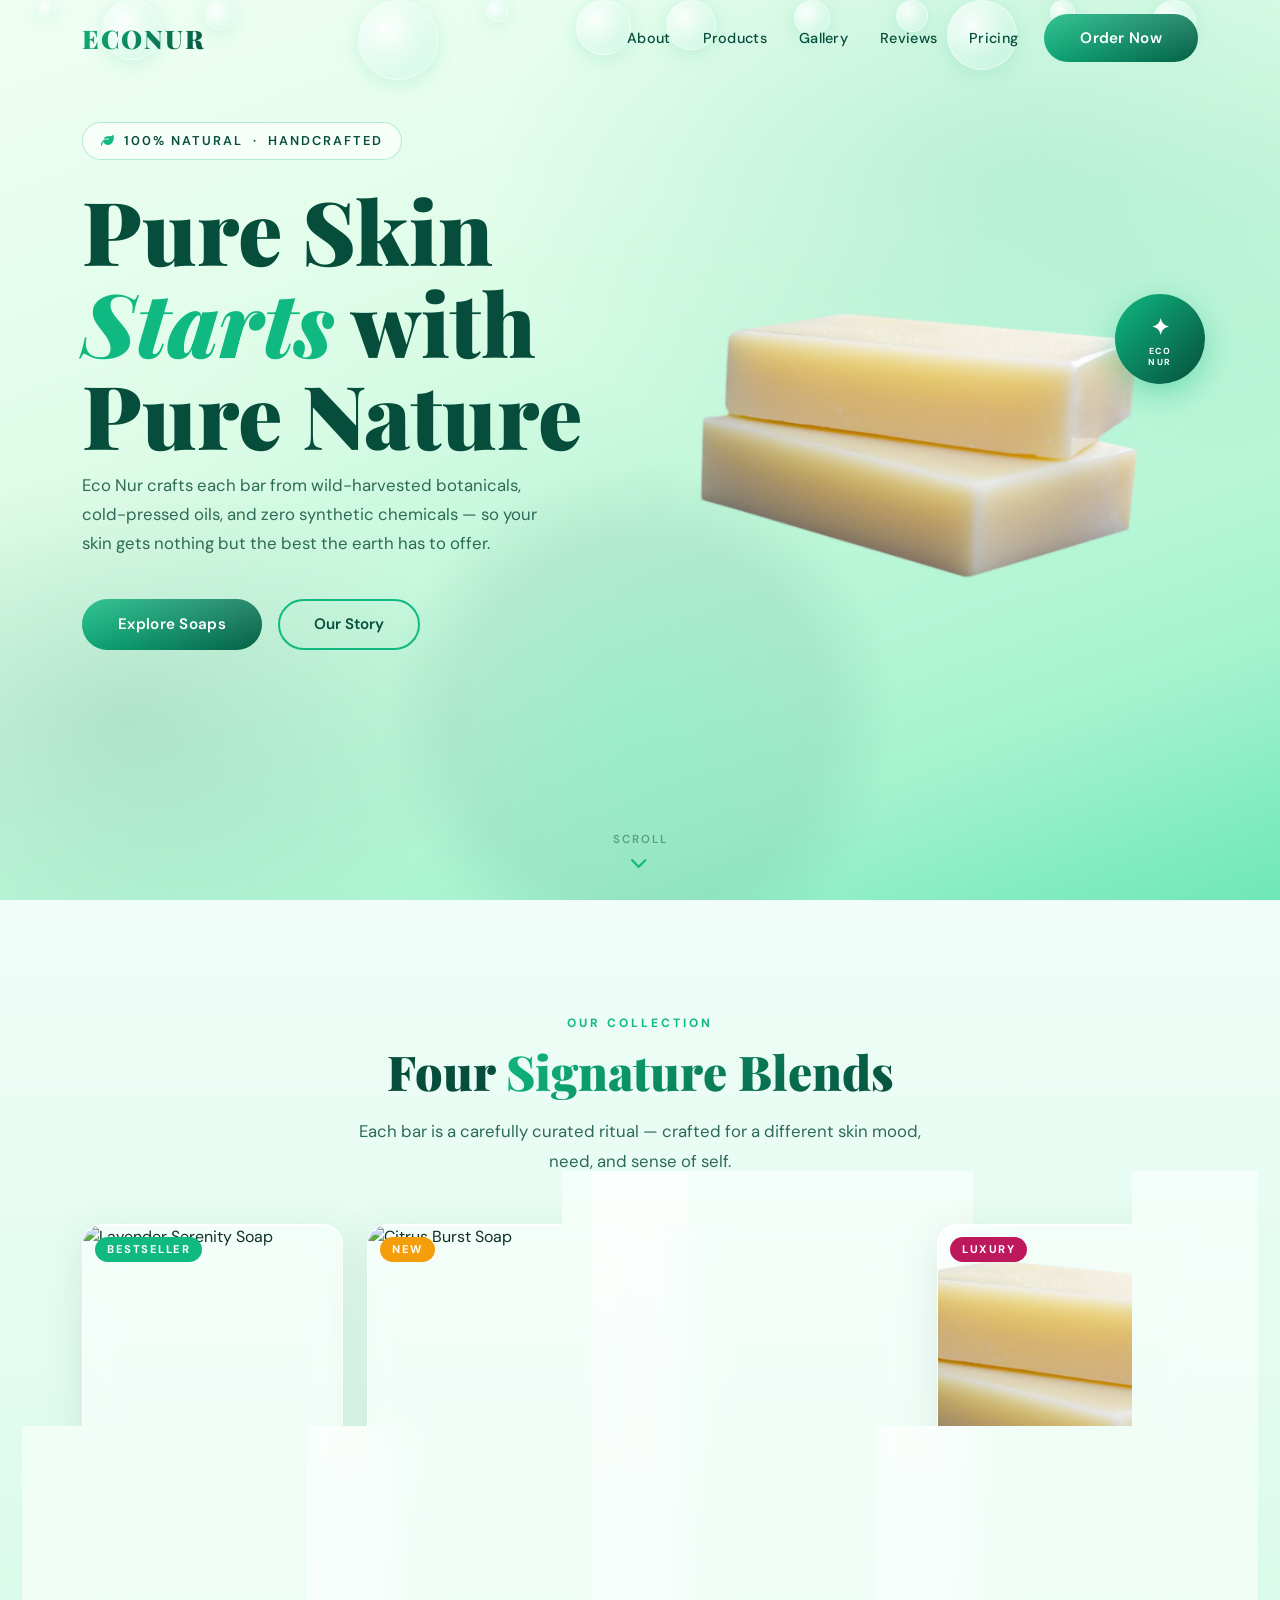
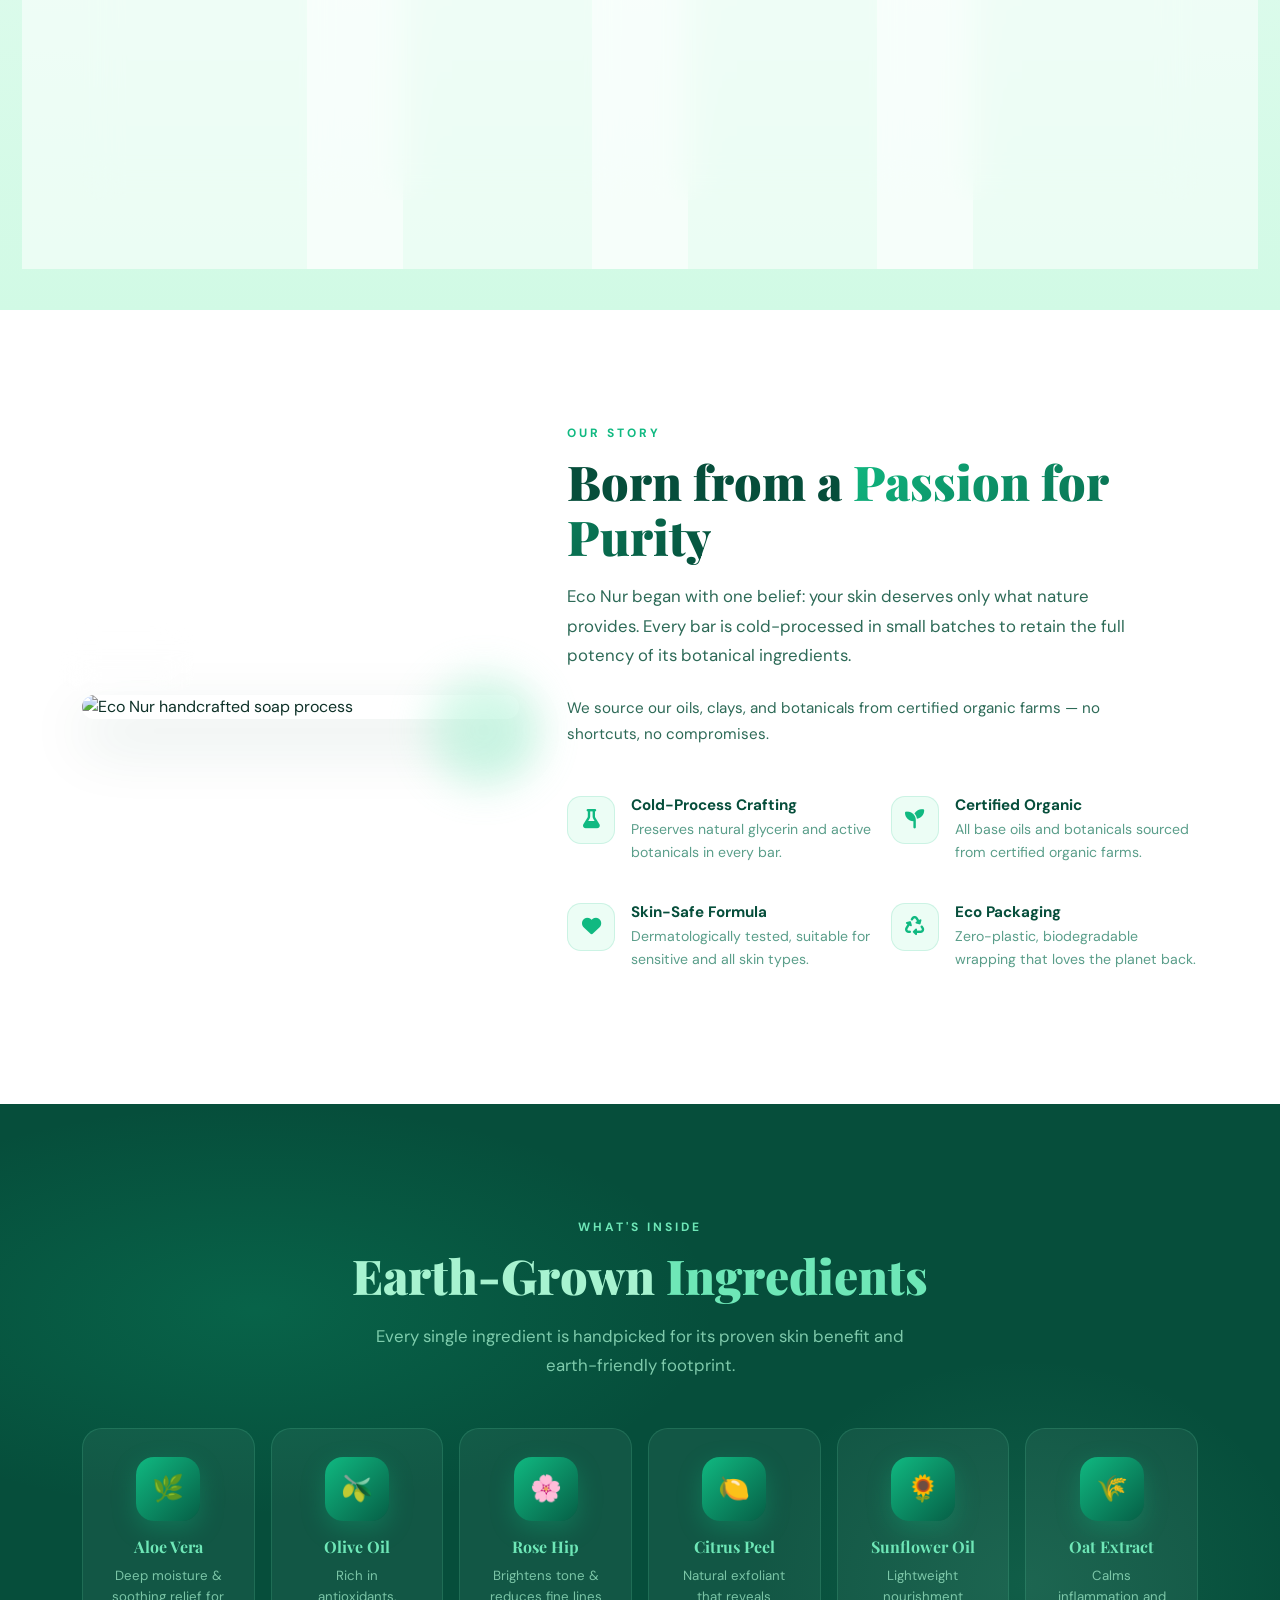
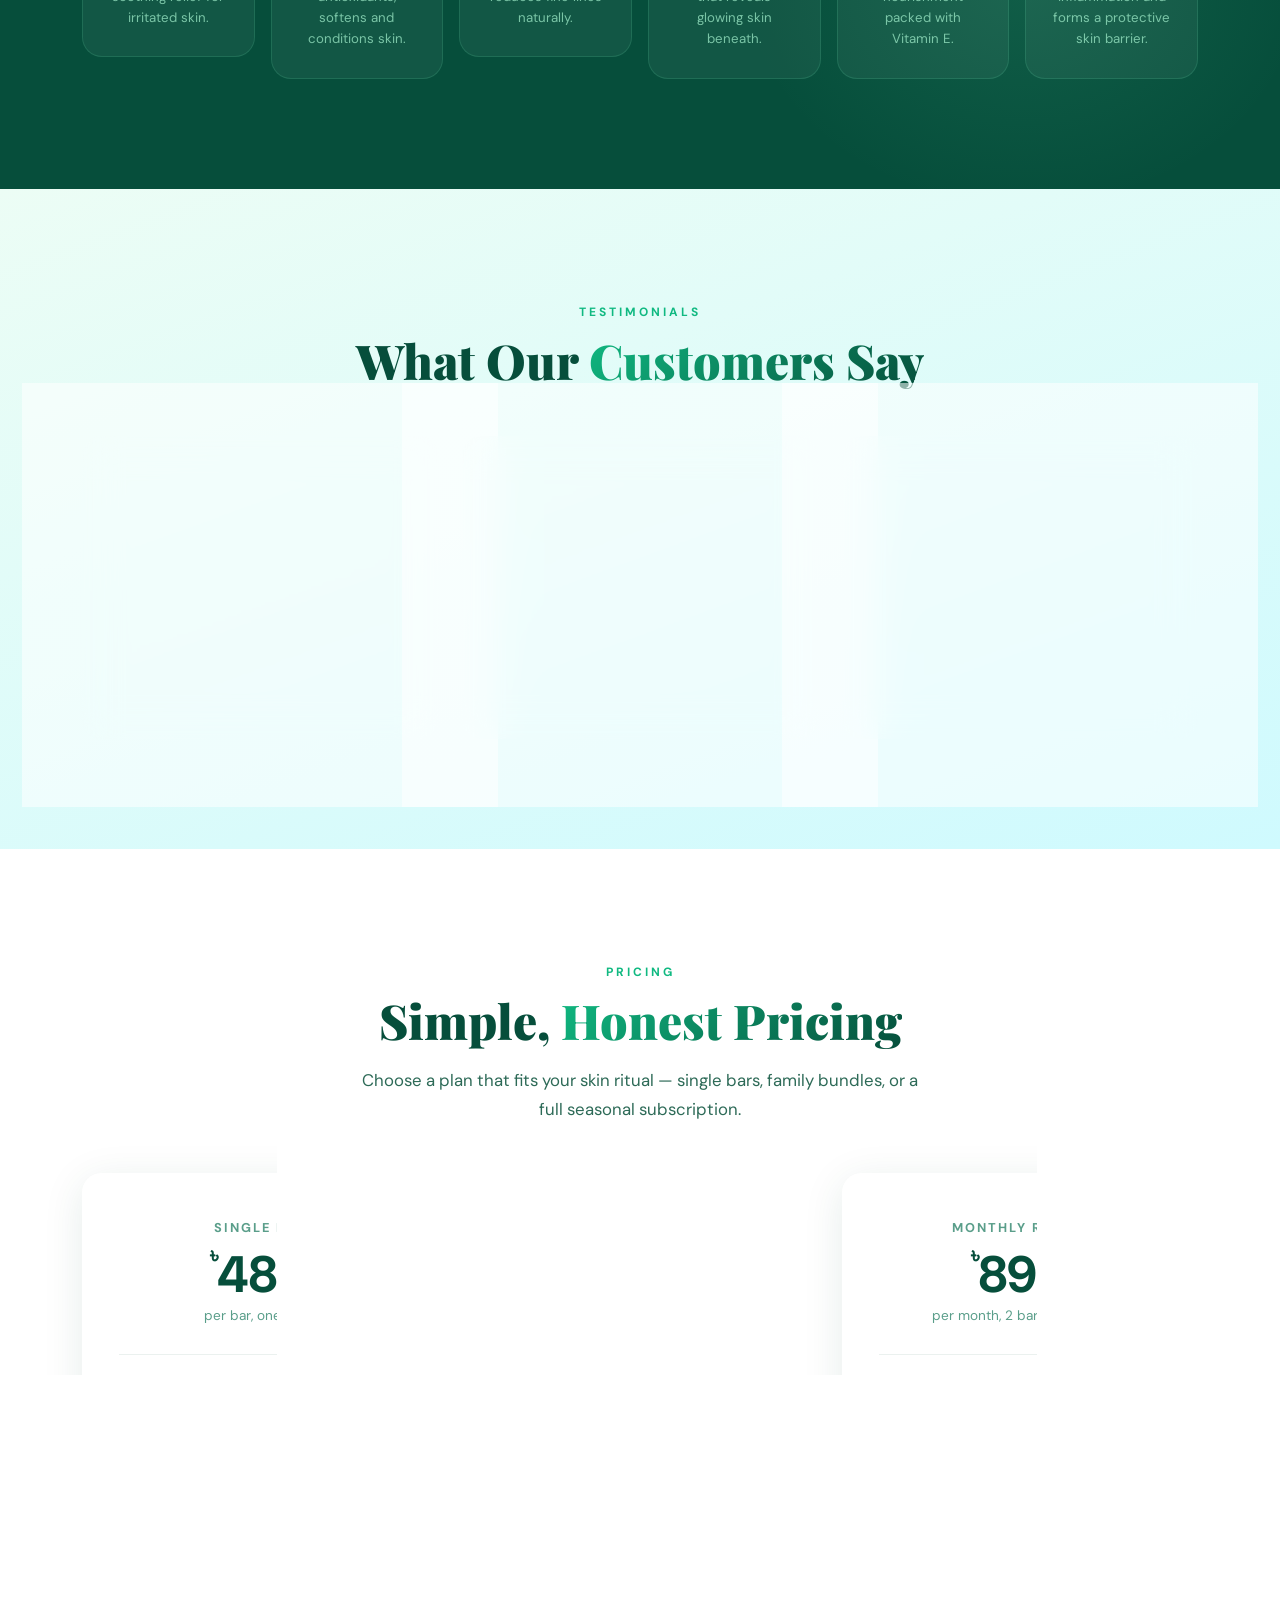
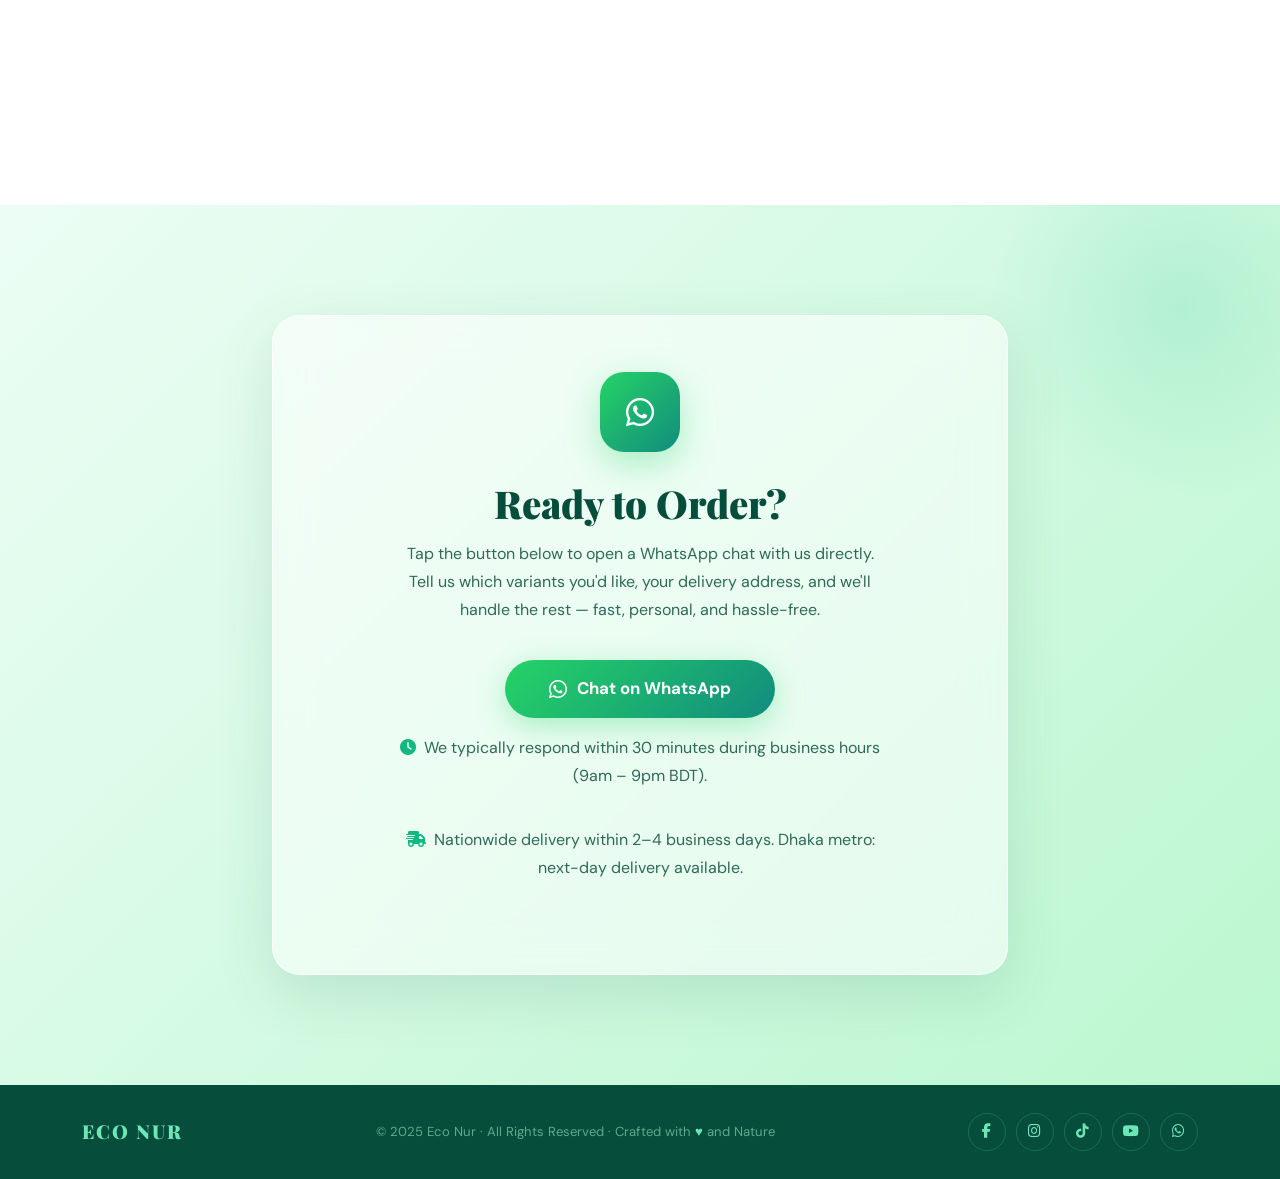
==== commit 7651e621: "Update index.html" ====
--- a/index.html
+++ b/index.html
@@ -9,7 +9,7 @@
   <meta property="og:title" content="Eco Nur | Natural Handcrafted Soap" />
   <meta property="og:description" content="Pure naturopathic soaps crafted from earth-grown ingredients. Four unique blends for every skin type." />
   <meta property="og:type" content="website" />
-  <title>Eco Nur | Lorem Ipsum Dolor</title>
+  <title>Eco Nur | Write the tagline here</title>
 
   <!-- Google Fonts -->
   <link rel="preconnect" href="https://fonts.googleapis.com" />
@@ -51,7 +51,7 @@
 ==================================================== -->
 <nav id="mainNav" class="navbar navbar-expand-lg">
   <div class="container">
-    <a class="nav-brand navbar-brand" href="#hero">ECO<span>NUR</span></a>
+    <a class="nav-brand navbar-brand" href="#hero">ECONUR</a>
 
     <button class="navbar-toggler" type="button" data-bs-toggle="collapse"
       data-bs-target="#navMenu" aria-controls="navMenu"
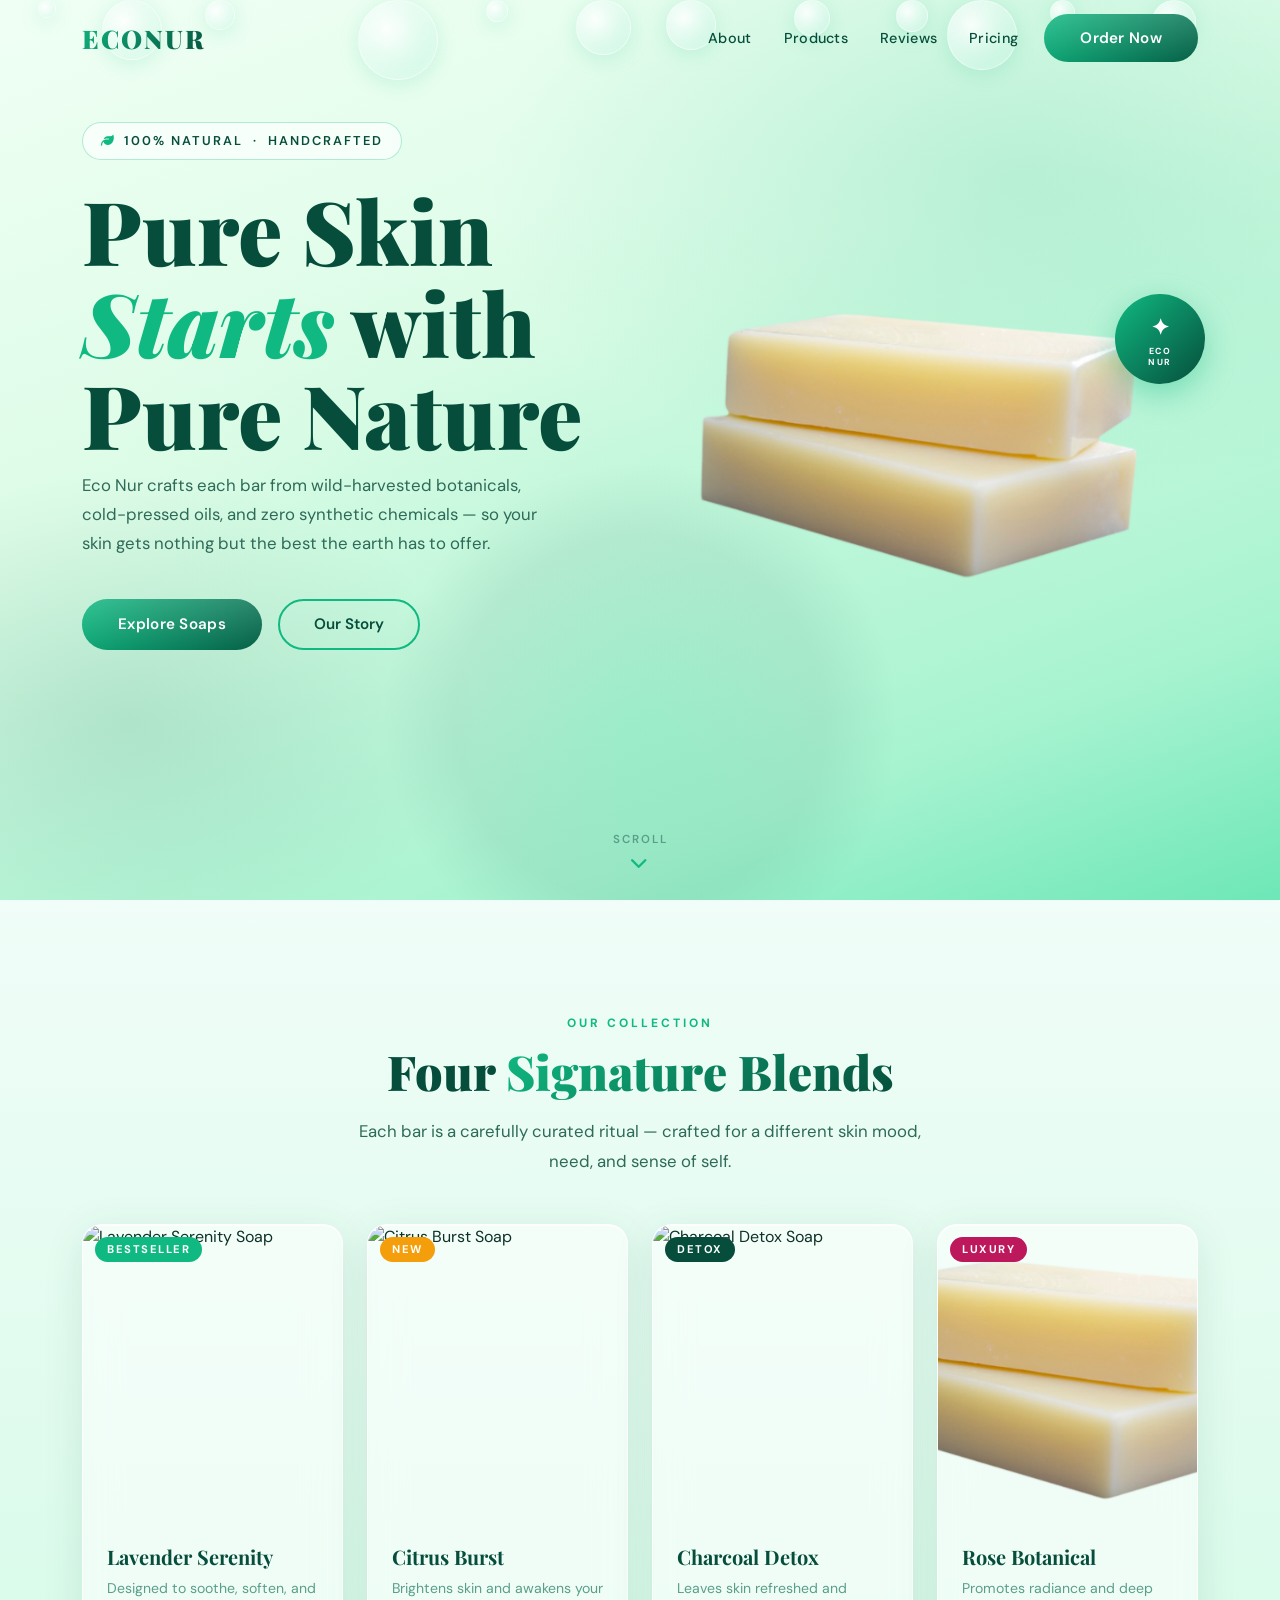
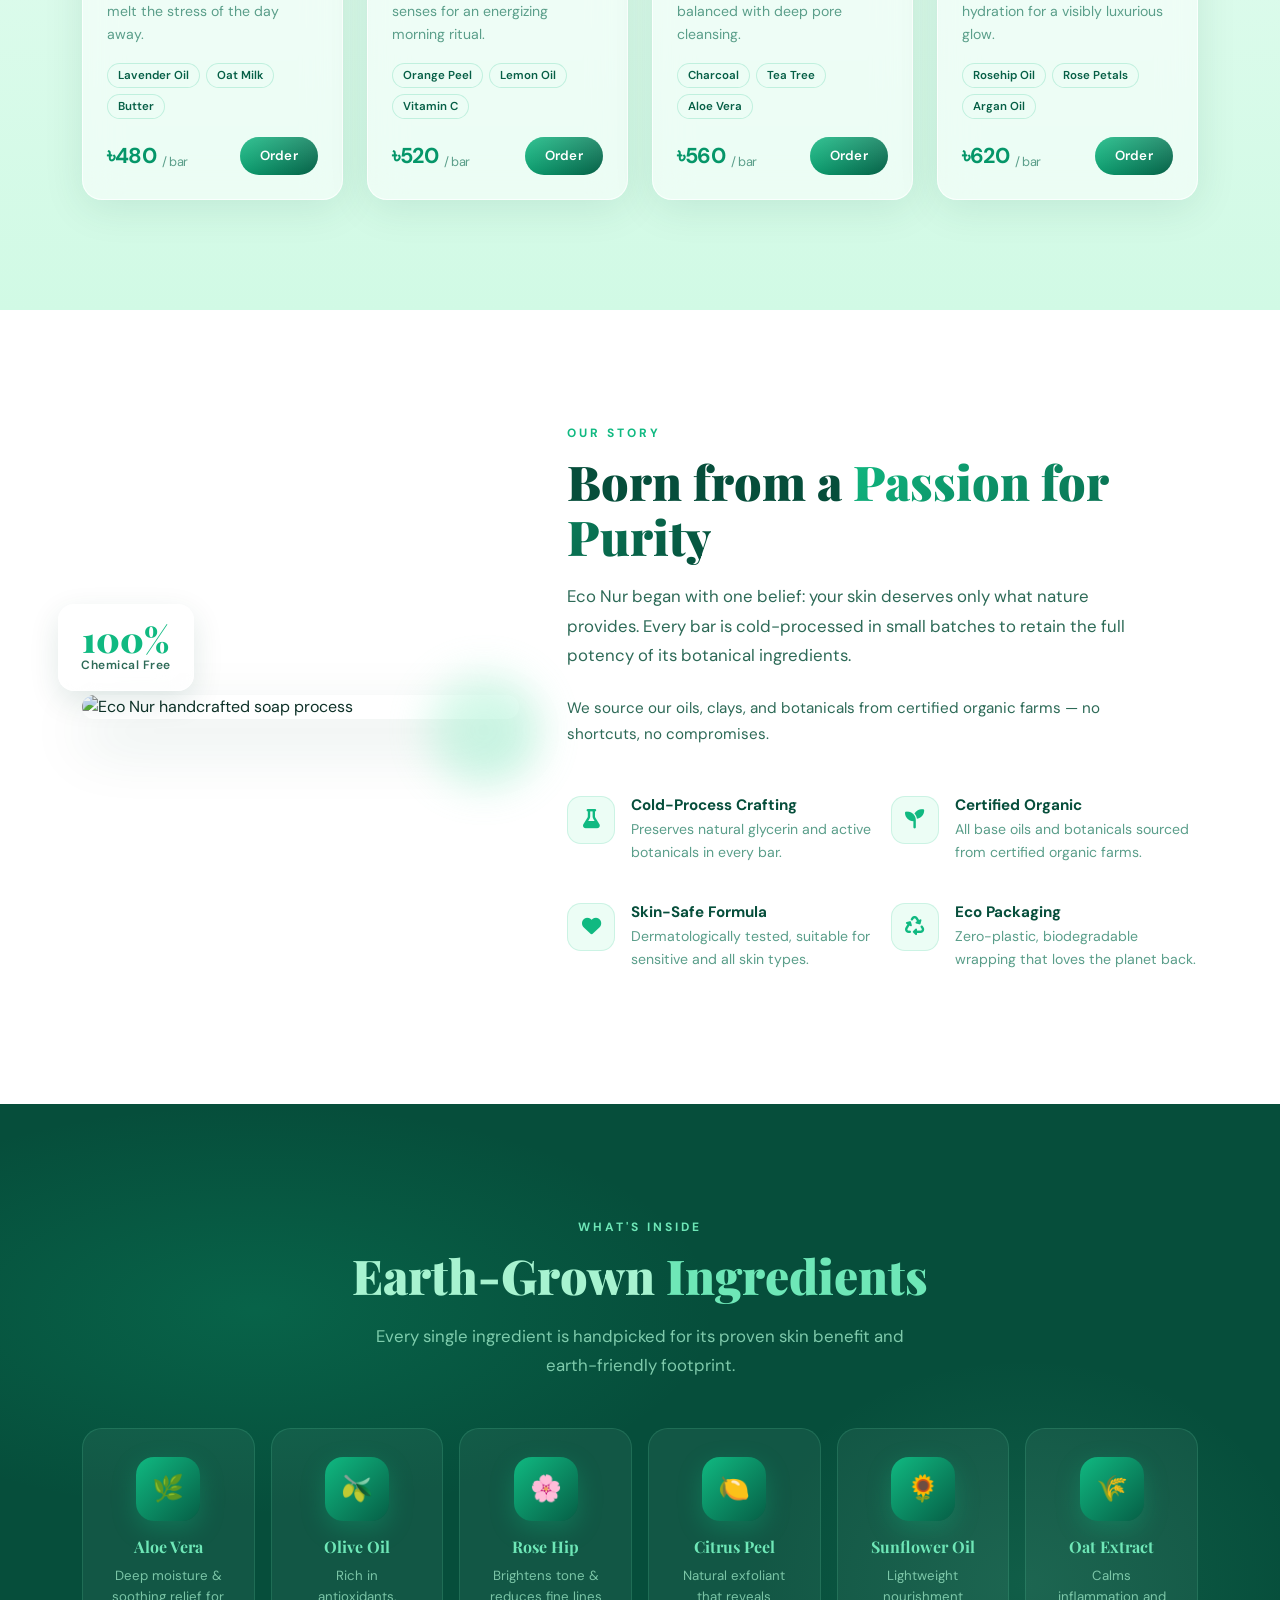
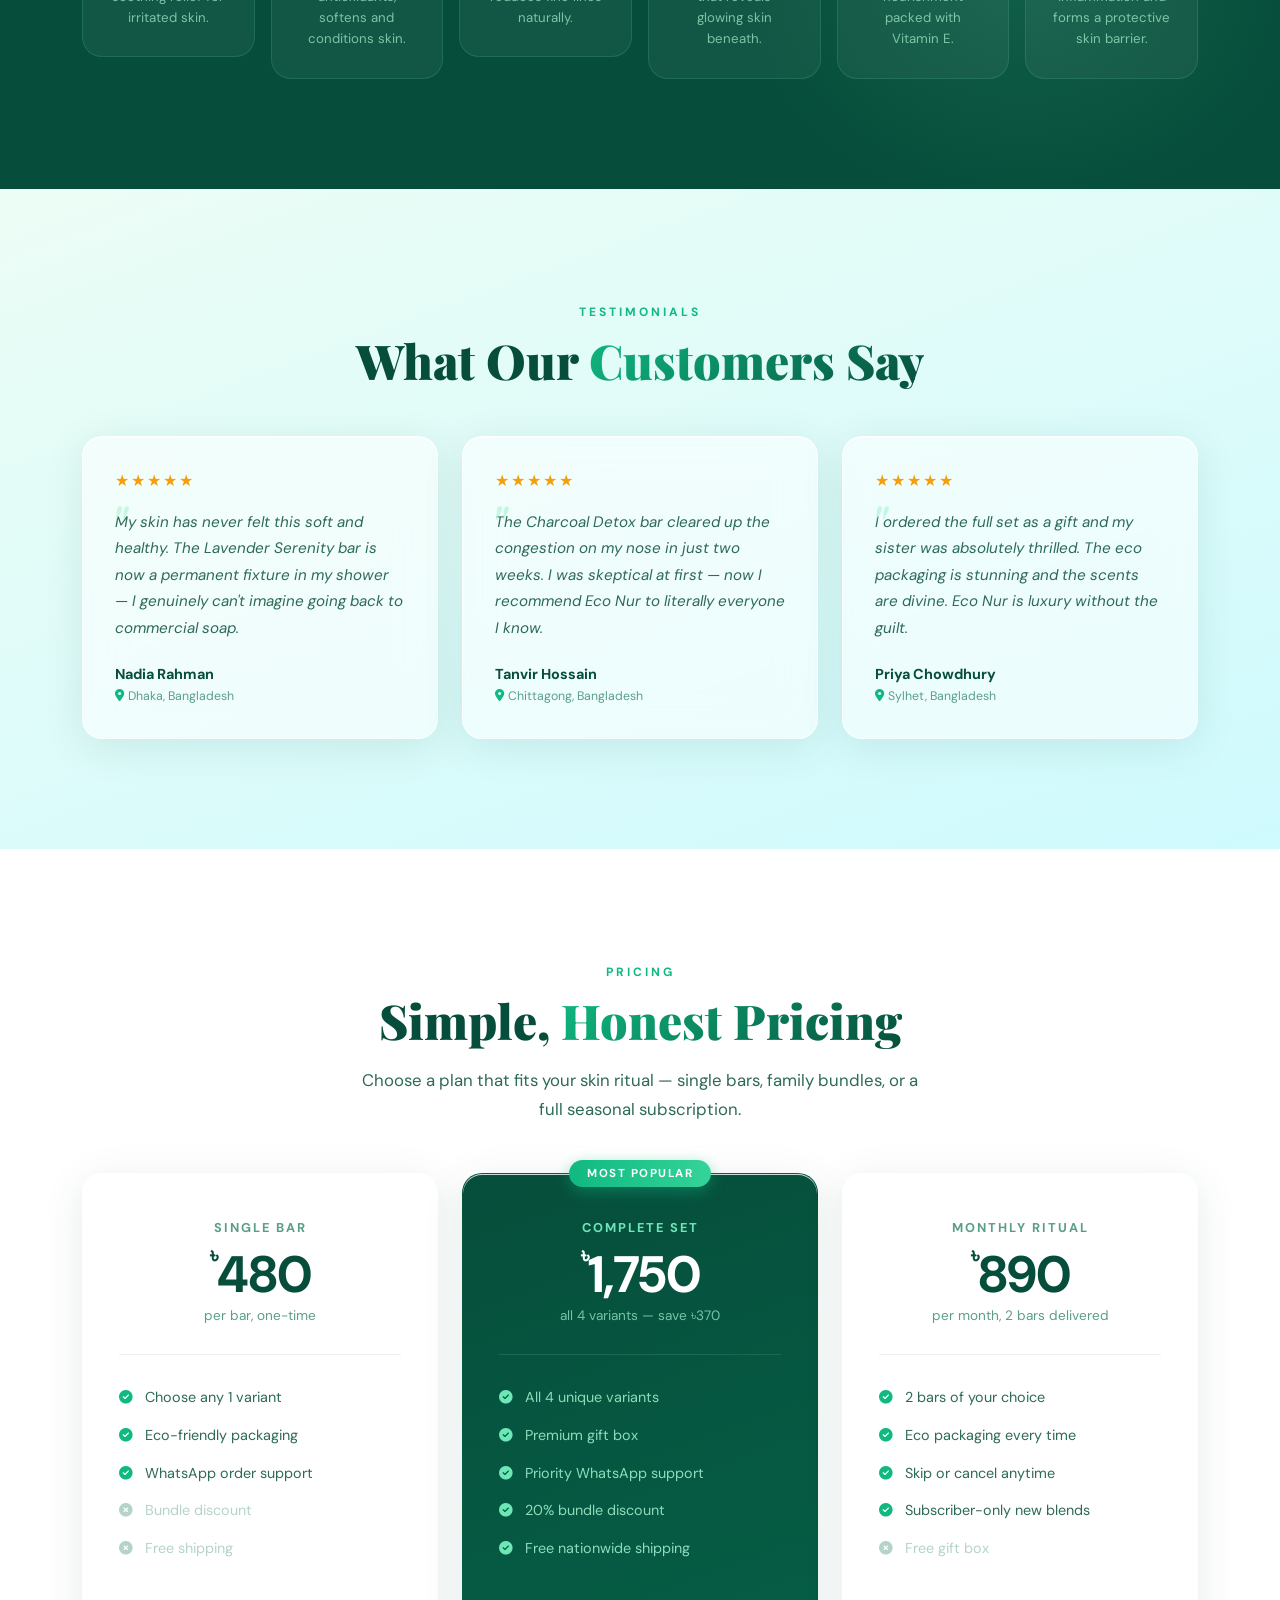
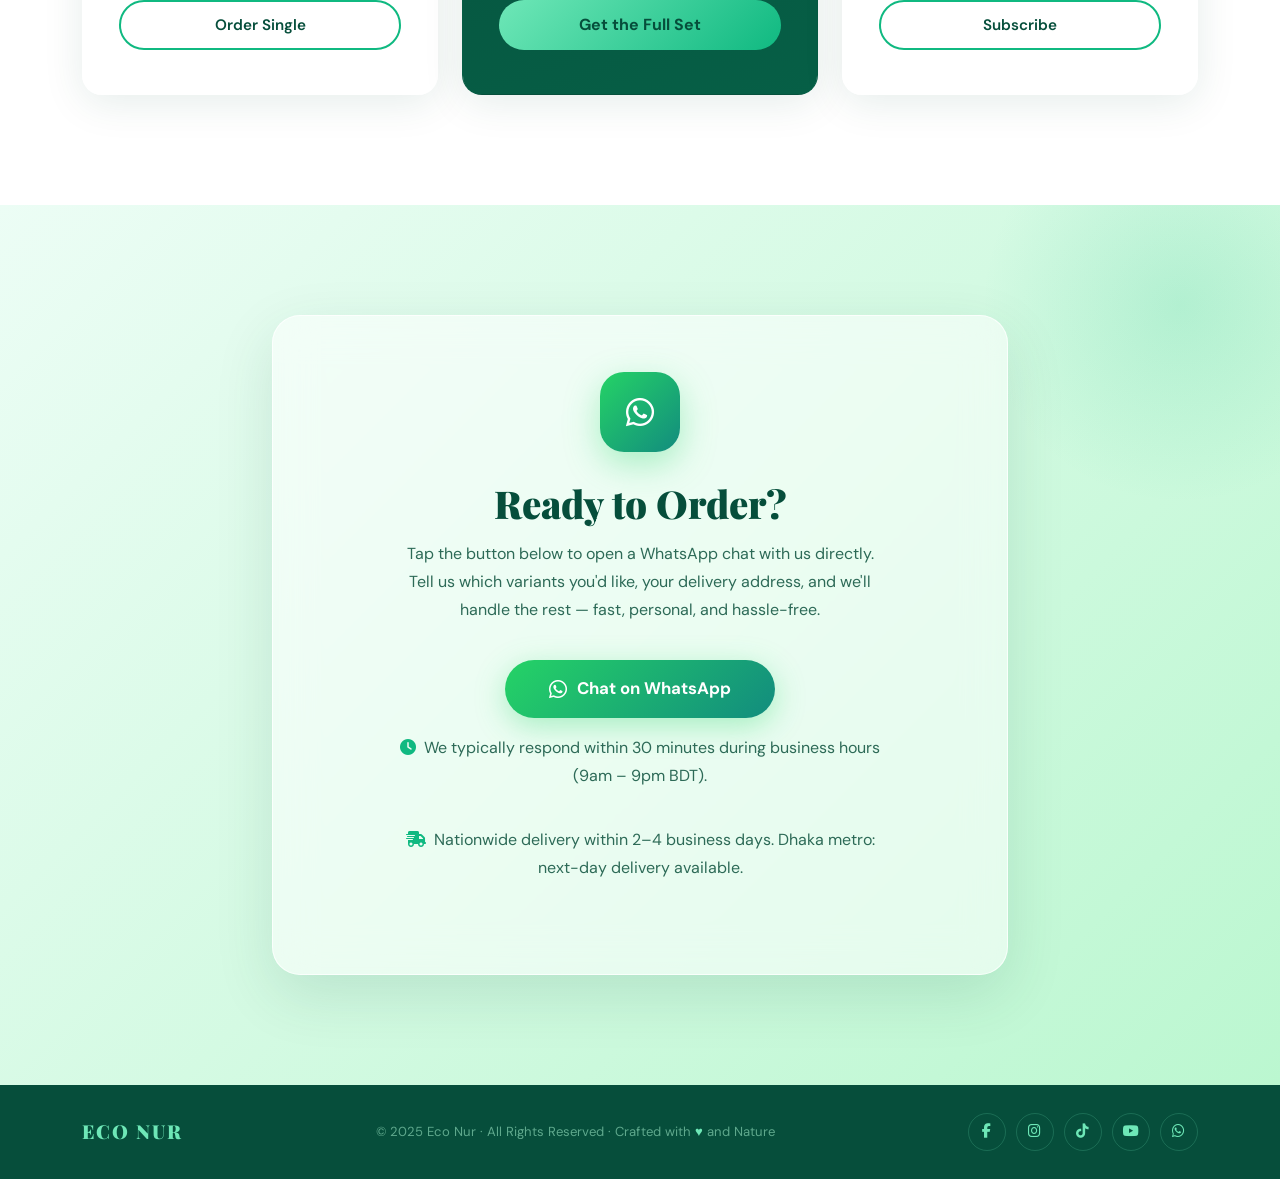
==== commit 85e41229: "Update index.html" ====
--- a/index.html
+++ b/index.html
@@ -65,7 +65,6 @@
       <ul class="navbar-nav gap-1 align-items-center">
         <li class="nav-item"><a class="nav-link-eco" href="#about">About</a></li>
         <li class="nav-item"><a class="nav-link-eco" href="#products">Products</a></li>
-        <li class="nav-item"><a class="nav-link-eco" href="#gallery">Gallery</a></li>
         <li class="nav-item"><a class="nav-link-eco" href="#reviews">Reviews</a></li>
         <li class="nav-item"><a class="nav-link-eco" href="#pricing">Pricing</a></li>
         <li class="nav-item ms-2">
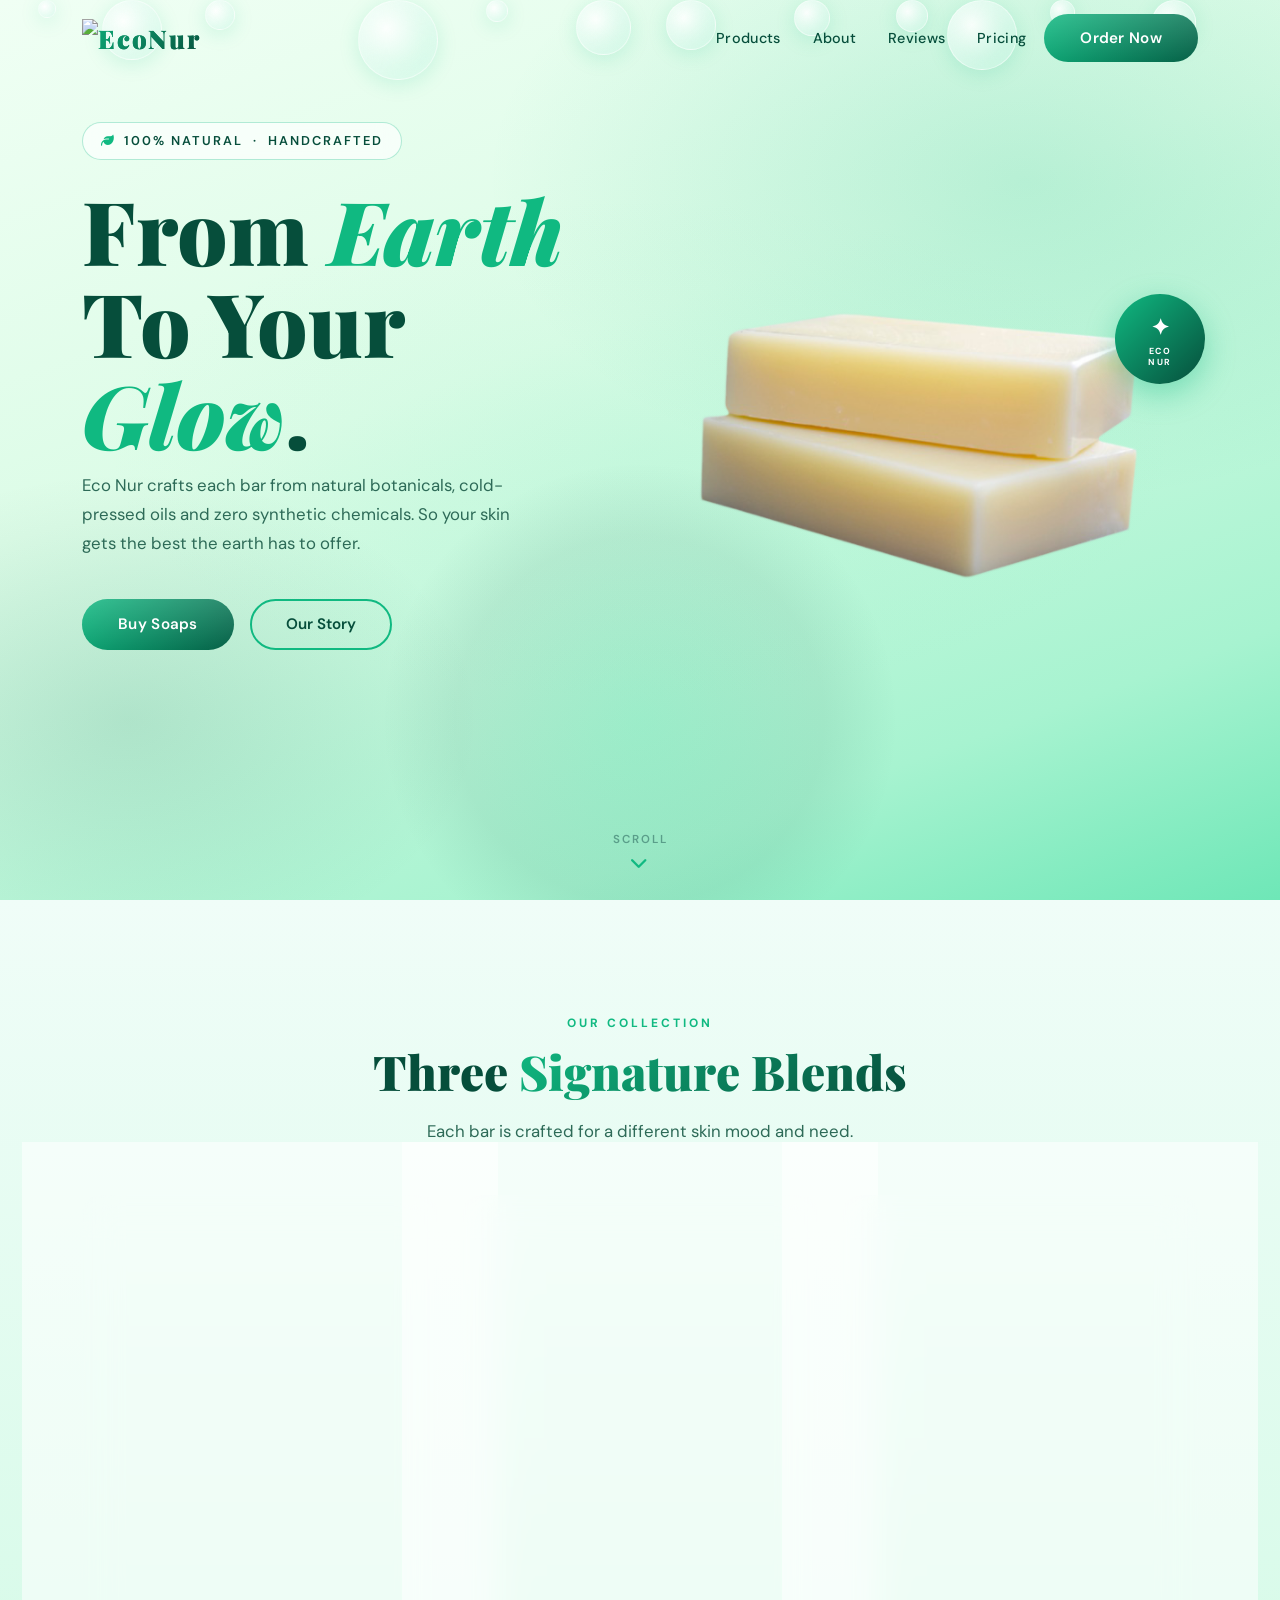
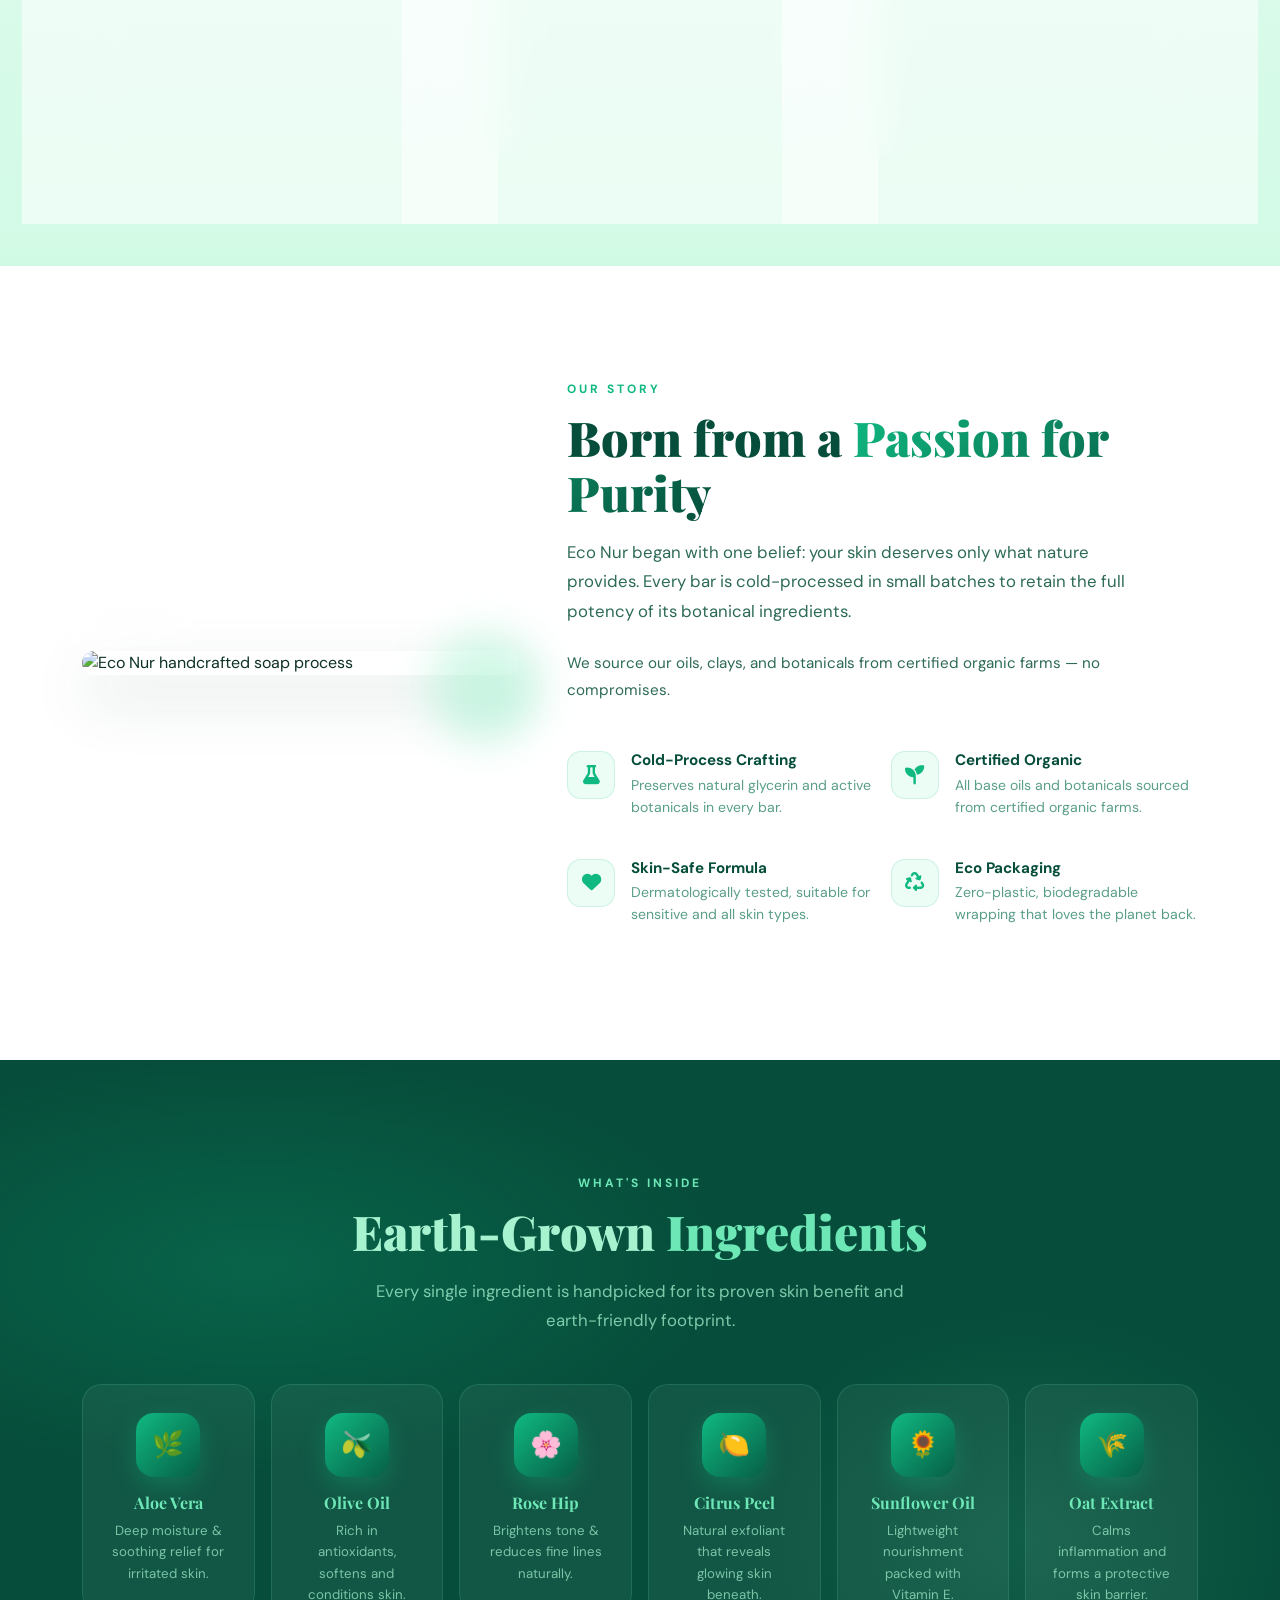
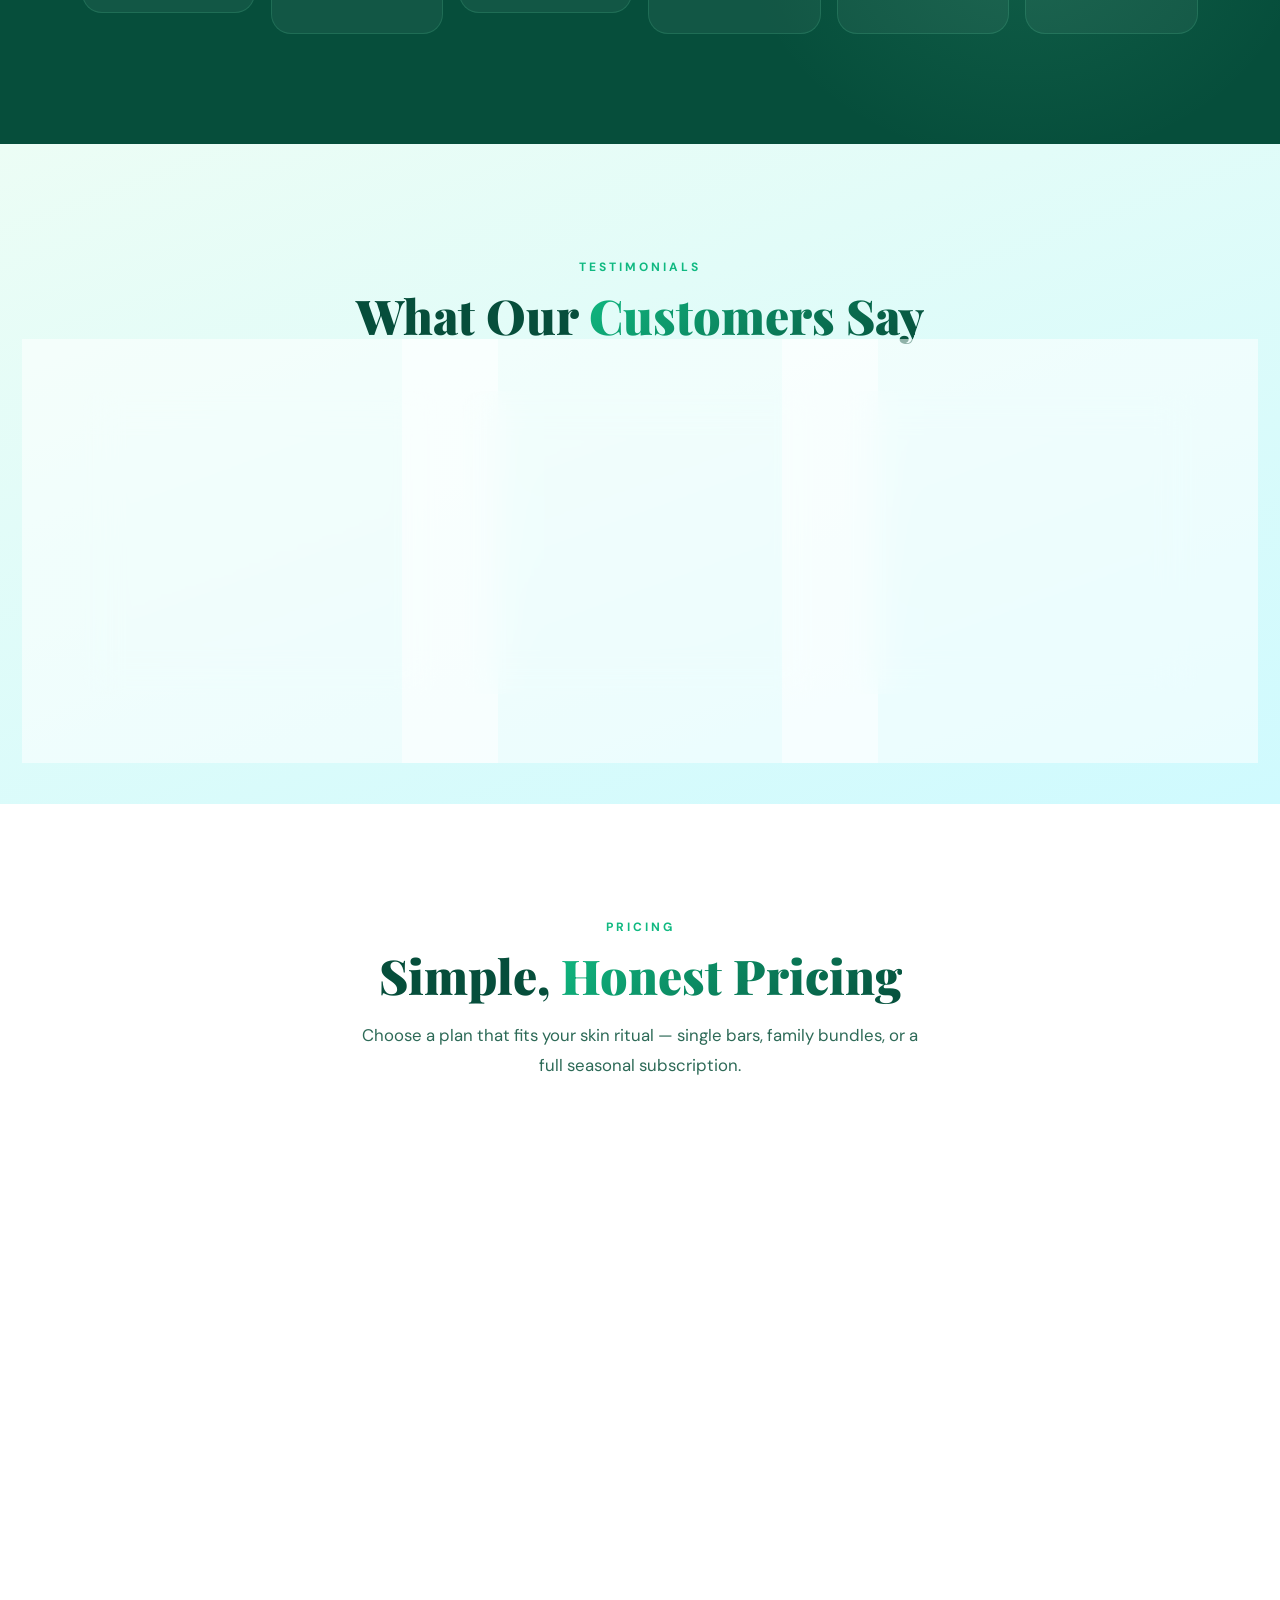
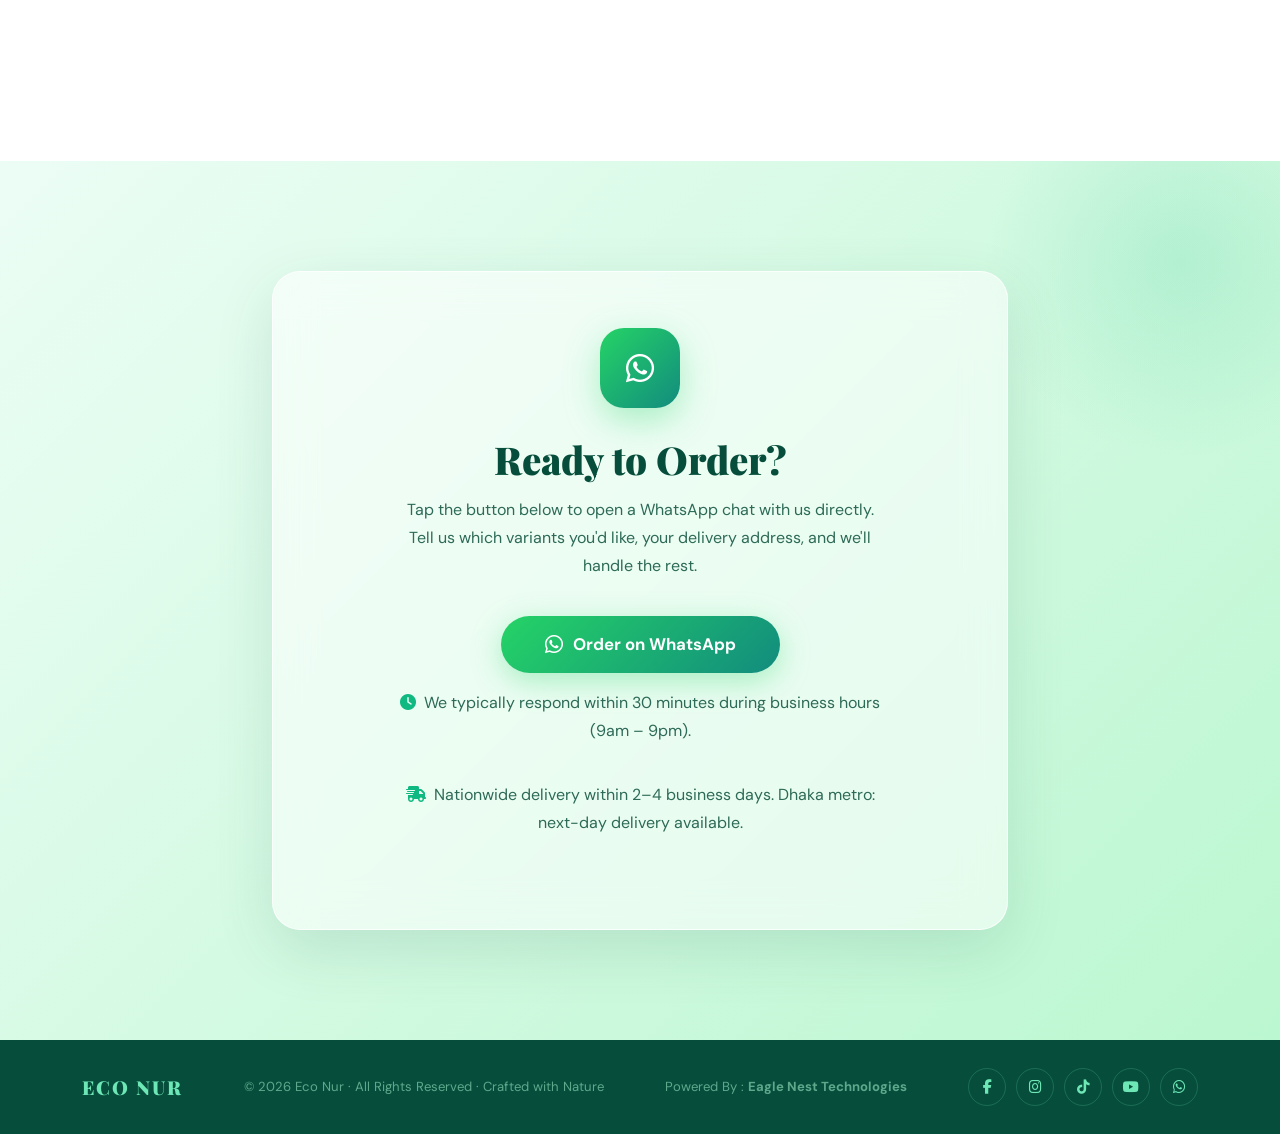
==== commit 3385b804: "fixes" ====
--- a/index.html
+++ b/index.html
@@ -9,7 +9,7 @@
   <meta property="og:title" content="Eco Nur | Natural Handcrafted Soap" />
   <meta property="og:description" content="Pure naturopathic soaps crafted from earth-grown ingredients. Four unique blends for every skin type." />
   <meta property="og:type" content="website" />
-  <title>Eco Nur | Write the tagline here</title>
+  <title>EcoNur | 100% Natural Skincare Products</title>
 
   <!-- Google Fonts -->
   <link rel="preconnect" href="https://fonts.googleapis.com" />
@@ -30,7 +30,7 @@
      PRELOADER
 ==================================================== -->
 <div id="preloader">
-  <div class="preloader-logo">ECO NUR</div>
+  <div class="preloader-logo">ECONUR</div>
   <div class="preloader-bar">
     <div class="preloader-bar-fill"></div>
   </div>
@@ -51,8 +51,9 @@
 ==================================================== -->
 <nav id="mainNav" class="navbar navbar-expand-lg">
   <div class="container">
-    <a class="nav-brand navbar-brand" href="#hero">ECONUR</a>
-
+<a class="nav-brand navbar-brand" href="#hero">
+  <img src="images/logo.png" alt="EcoNur" class="nav-logo" />
+</a>
     <button class="navbar-toggler" type="button" data-bs-toggle="collapse"
       data-bs-target="#navMenu" aria-controls="navMenu"
       aria-expanded="false" aria-label="Toggle navigation">
@@ -63,11 +64,11 @@
 
     <div class="collapse navbar-collapse justify-content-end" id="navMenu">
       <ul class="navbar-nav gap-1 align-items-center">
+        <li class="nav-item"><a class="nav-link-eco" href="#products">Products</a></li>
         <li class="nav-item"><a class="nav-link-eco" href="#about">About</a></li>
-        <li class="nav-item"><a class="nav-link-eco" href="#products">Products</a></li>
         <li class="nav-item"><a class="nav-link-eco" href="#reviews">Reviews</a></li>
         <li class="nav-item"><a class="nav-link-eco" href="#pricing">Pricing</a></li>
-        <li class="nav-item ms-2">
+        <li class="nav-item">
           <a class="btn-eco" href="#order">Order Now</a>
         </li>
       </ul>
@@ -98,15 +99,14 @@
           100% Natural &nbsp;·&nbsp; Handcrafted
         </div>
         <h1 class="hero-title fade-up delay-1">
-          Pure Skin<br/>
-          <span class="italic-accent">Starts</span> with<br/>
-          Pure Nature
+          From <span class="italic-accent">Earth</span> <br/>
+          To Your <br/> <span class="italic-accent">Glow</span>.<br/>
         </h1>
         <p class="hero-desc fade-up delay-3">
-          Eco Nur crafts each bar from wild-harvested botanicals, cold-pressed oils, and zero synthetic chemicals — so your skin gets nothing but the best the earth has to offer.
+          Eco Nur crafts each bar from natural botanicals, cold-pressed oils and zero synthetic chemicals. So your skin gets the best the earth has to offer.
         </p>
         <div class="d-flex flex-wrap gap-3 fade-up delay-4">
-          <a href="#products" class="btn-eco">Explore Soaps</a>
+          <a href="#products" class="btn-eco">Buy Soaps</a>
           <a href="#about" class="btn-outline-eco">Our Story</a>
         </div>
 
@@ -158,89 +158,113 @@
   <div class="container">
     <div class="text-center mb-5 fade-up">
       <span class="section-label">Our Collection</span>
-      <h2 class="section-title">Four <span class="gradient-text">Signature Blends</span></h2>
-      <p class="section-sub mx-auto">Each bar is a carefully curated ritual — crafted for a different skin mood, need, and sense of self.</p>
+      <h2 class="section-title">Three <span class="gradient-text">Signature Blends</span></h2>
+      <p class="section-sub mx-auto">Each bar is crafted for a different skin mood and need.</p>
     </div>
 
     <div class="row g-4">
       <!-- Product 1 -->
-      <div class="col-lg-3 col-md-6 d-flex fade-up delay-1">
+      <div class="col-lg-4 col-md-6 d-flex fade-up delay-1">
         <div class="glass-card product-card w-100">
           <div class="product-card-img">
-            <img src="https://images.unsplash.com/photo-1556228720-195a672e8a03?w=500&q=80" alt="Lavender Serenity Soap" />
-            <span class="product-tag bestseller">Bestseller</span>
+            <a href="calm-and-repair.html"> <img src="images/calmandrepair.jpg" alt="Lavender Serenity Soap" /></a> 
+            <span class="product-tag">11% Off</span>
           </div>
           <div class="product-card-body">
-            <h4>Lavender Serenity</h4>
-            <p>Designed to soothe, soften, and melt the stress of the day away.</p>
+            <h4>Calm & Repair Bar</h4>
+            <p>Leaves skin calm, smooth, and comfortable for <b>shaving, sensitive skin care,</b> and gentle daily <b>face washing</b></p>
             <div class="product-ingredients">
-              <span class="ingredient-chip">Lavender Oil</span>
-              <span class="ingredient-chip">Oat Milk</span>
-              <span class="ingredient-chip"> Butter</span>
+              <span class="ingredient-chip">Castor Oil</span>
+              <span class="ingredient-chip">Liquorice</span>
+              <span class="ingredient-chip">Calendula</span>
             </div>
             <div class="d-flex align-items-center justify-content-between">
-              <div class="product-price">৳480 <sub>/ bar</sub></div>
-              <a href="#order" class="btn-eco" style="padding:9px 20px;font-size:0.83rem;">Order</a>
+              <div>
+                <div style="display:flex;align-items:center;gap:8px;flex-wrap:wrap;">
+                  <span style="font-size:0.82rem;color:#94a3b8;text-decoration:line-through;">৳520</span>
+                </div>
+                <div class="product-price" style="margin-top:2px;">৳470 <sub>/ bar</sub></div>
+              </div>
+              <a href="https://wa.me/8801410753555?text=Hello%20Eco%20Nur%2C%20I%20would%20like%20to%20buy%20Calm%20%26%20Repair%20Soap%20bar" class="btn-eco" style="padding:9px 20px;font-size:0.83rem;">Order</a>
             </div>
           </div>
         </div>
       </div>
 
       <!-- Product 2 -->
-      <div class="col-lg-3 col-md-6 d-flex fade-up delay-2">
+
+      <!-- Product 3 -->
+      <div class="col-lg-4 col-md-6 d-flex fade-up delay-3">
         <div class="glass-card product-card w-100">
           <div class="product-card-img">
-            <img src="https://images.unsplash.com/photo-1571781926291-c477ebfd024b?w=500&q=80" alt="Citrus Burst Soap" />
-            <span class="product-tag new">New</span>
+           <a href="active-defense-bar.html"> <img src="images/activedefense.jpg" alt="Charcoal Detox Soap" /></a>
+            <span class="product-tag">10% Off</span>
           </div>
           <div class="product-card-body">
-            <h4>Citrus Burst</h4>
-            <p>Brightens skin and awakens your senses for an energizing morning ritual.</p>
+            <h4>Active Defence Bar</h4>
+            <p>Deeply cleans <b>oil</b>, <b>sweat</b>, and <b>pollution</b> and keeps skin fresh, balanced, and comfortable for active daily life.</p>
             <div class="product-ingredients">
-              <span class="ingredient-chip">Orange Peel</span>
-              <span class="ingredient-chip">Lemon Oil</span>
-              <span class="ingredient-chip">Vitamin C</span>
+              <span class="ingredient-chip">Activated Charcoal</span>
+              <span class="ingredient-chip">Honey</span>
+              <span class="ingredient-chip">Mint</span>
             </div>
             <div class="d-flex align-items-center justify-content-between">
-              <div class="product-price">৳520 <sub>/ bar</sub></div>
-              <a href="#order" class="btn-eco" style="padding:9px 20px;font-size:0.83rem;">Order</a>
-            </div>
-          </div>
-        </div>
-      </div>
-
-      <!-- Product 3 -->
-      <div class="col-lg-3 col-md-6 d-flex fade-up delay-3">
+              <div>
+                <div style="display:flex;align-items:center;gap:8px;flex-wrap:wrap;">
+                  <span style="font-size:0.82rem;color:#94a3b8;text-decoration:line-through;">৳500</span>
+                </div>
+                <div class="product-price" style="margin-top:2px;">৳450 <sub>/ bar</sub></div>
+              </div>
+              <a href="https://wa.me/8801410753555?text=Hello%20Eco%20Nur%2C%20I%20would%20like%20to%20buy%20Active%20Defense%20Soap%20bar" class="btn-eco" style="padding:9px 20px;font-size:0.83rem;">Order</a>
+            </div>
+          </div>
+        </div>
+      </div>
+
+      <div class="col-lg-4 col-md-6 d-flex fade-up delay-2">
         <div class="glass-card product-card w-100">
           <div class="product-card-img">
-            <img src="https://images.unsplash.com/photo-1600948836101-f9ffda59d250?w=500&q=80" alt="Charcoal Detox Soap" />
-            <span class="product-tag">Detox</span>
+           <a href="equilibrium.html"> <img src="images/equilibrium.jpg" alt="Equilibrium Soap" /> </a>
+            <span class="product-tag">10% Off</span>
           </div>
           <div class="product-card-body">
-            <h4>Charcoal Detox</h4>
-            <p>Leaves skin refreshed and balanced with deep pore cleansing.</p>
+            <h4>Equilibrium Bar</h4>
+            <p>Deep pore cleansing that balances the <b>oily T-zone</b>, locks in <b>moisture</b>, and keeps skin fresh for daily care.</p>
             <div class="product-ingredients">
-              <span class="ingredient-chip"> Charcoal</span>
-              <span class="ingredient-chip">Tea Tree</span>
-              <span class="ingredient-chip">Aloe Vera</span>
+              <span class="ingredient-chip">Olive Oil</span>
+              <span class="ingredient-chip">Neem</span>
+              <span class="ingredient-chip">Green Tea</span>
             </div>
             <div class="d-flex align-items-center justify-content-between">
-              <div class="product-price">৳560 <sub>/ bar</sub></div>
-              <a href="#order" class="btn-eco" style="padding:9px 20px;font-size:0.83rem;">Order</a>
-            </div>
-          </div>
-        </div>
-      </div>
-
-      <!-- Product 4 -->
-      <div class="col-lg-3 col-md-6 d-flex fade-up delay-4">
+              <div>
+                <div style="display:flex;align-items:center;gap:8px;flex-wrap:wrap;">
+                  <span style="font-size:0.82rem;color:#94a3b8;text-decoration:line-through;">৳500</span>
+                </div>
+                <div class="product-price" style="margin-top:2px;">৳450 <sub>/ bar</sub></div>
+              </div>
+              <a href="https://wa.me/8801410753555?text=Hello%20Eco%20Nur%2C%20I%20would%20like%20to%20buy%20Equilibrium%20Soap%20bar" class="btn-eco" style="padding:9px 20px;font-size:0.83rem;">Order</a>
+            </div>
+          </div>
+        </div>
+      </div>
+
+
+    </div>
+  </div>
+</section>
+
+<!-- ====================================================
+     PRODUCT 4 — Uncomment to re-enable (change col-lg-4 → col-lg-3 on all 4 products when adding back)
+==================================================== -->
+<!--
+      <div class="col-lg-4 col-md-6 d-flex fade-up delay-4">
         <div class="glass-card product-card w-100">
           <div class="product-card-img">
-            <img src="images/soap.png" alt="Rose Botanical Soap" />
+            <img src="images/neemsoap.jpg" alt="Rose Botanical Soap" />
             <span class="product-tag" style="background:#be185d;">Luxury</span>
           </div>
           <div class="product-card-body">
-            <h4>Rose Botanical</h4>
+            <h4>Equilibrium Bar</h4>
             <p>Promotes radiance and deep hydration for a visibly luxurious glow.</p>
             <div class="product-ingredients">
               <span class="ingredient-chip">Rosehip Oil</span>
@@ -254,9 +278,7 @@
           </div>
         </div>
       </div>
-    </div>
-  </div>
-</section>
+-->
 
 <!-- ====================================================
      ABOUT SECTION
@@ -289,7 +311,7 @@
             Eco Nur began with one belief: your skin deserves only what nature provides. Every bar is cold-processed in small batches to retain the full potency of its botanical ingredients.
           </p>
           <p class="section-sub mb-5" style="font-size:0.95rem;">
-            We source our oils, clays, and botanicals from certified organic farms — no shortcuts, no compromises.
+            We source our oils, clays, and botanicals from certified organic farms — no compromises.
           </p>
         </div>
 
@@ -546,7 +568,7 @@
       <div class="col-lg-4 col-md-6 d-flex fade-up delay-1">
         <div class="glass-card pricing-card w-100">
           <div class="pricing-name">Single Bar</div>
-          <div class="pricing-price"><sup>৳</sup>480</div>
+          <div class="pricing-price"><sup>৳</sup>450-470</div>
           <div class="pricing-period">per bar, one-time</div>
           <div class="pricing-divider"></div>
           <ul class="pricing-features">
@@ -612,20 +634,20 @@
           </div>
           <h2>Ready to Order?</h2>
           <p>
-            Tap the button below to open a WhatsApp chat with us directly. Tell us which variants you'd like, your delivery address, and we'll handle the rest — fast, personal, and hassle-free.
+            Tap the button below to open a WhatsApp chat with us directly. Tell us which variants you'd like, your delivery address, and we'll handle the rest.
           </p>
           <a
-            href="https://wa.me/8801XXXXXXXXX?text=Hello%20Eco%20Nur!%20I'd%20like%20to%20order%20some%20soap%20bars.%20Please%20guide%20me."
+            href="https://wa.me/8801410753555?text=Hello%20Eco%20Nur%2C%20I%20would%20like%20to%20know%20about%20your%20products"
             target="_blank"
             rel="noopener noreferrer"
             class="btn-whatsapp"
           >
             <i class="fab fa-whatsapp"></i>
-            Chat on WhatsApp
+            Order on WhatsApp
           </a>
           <p class="order-note mt-3">
             <i class="fa fa-clock me-1"></i>
-            We typically respond within 30 minutes during business hours (9am – 9pm BDT).
+            We typically respond within 30 minutes during business hours (9am – 9pm).
           </p>
           <p class="order-note">
             <i class="fa fa-shipping-fast me-1"></i>
@@ -644,7 +666,9 @@
   <div class="container">
     <div class="footer-inner">
       <div class="footer-brand">ECO NUR</div>
-      <div class="footer-copy">© 2025 Eco Nur · All Rights Reserved · Crafted with <span style="color:var(--mint);">♥</span> and Nature</div>
+      <div class="footer-copy">© 2026 Eco Nur · All Rights Reserved · Crafted with Nature</div>
+      <div class="footer-copy">Powered By : <b><a href="https://www.linkedin.com/company/eagle-nest-technologies/">Eagle Nest Technologies</a></b></div>
+
       <div class="social-links">
         <a href="#" class="social-link" aria-label="Facebook"><i class="fab fa-facebook-f"></i></a>
         <a href="#" class="social-link" aria-label="Instagram"><i class="fab fa-instagram"></i></a>
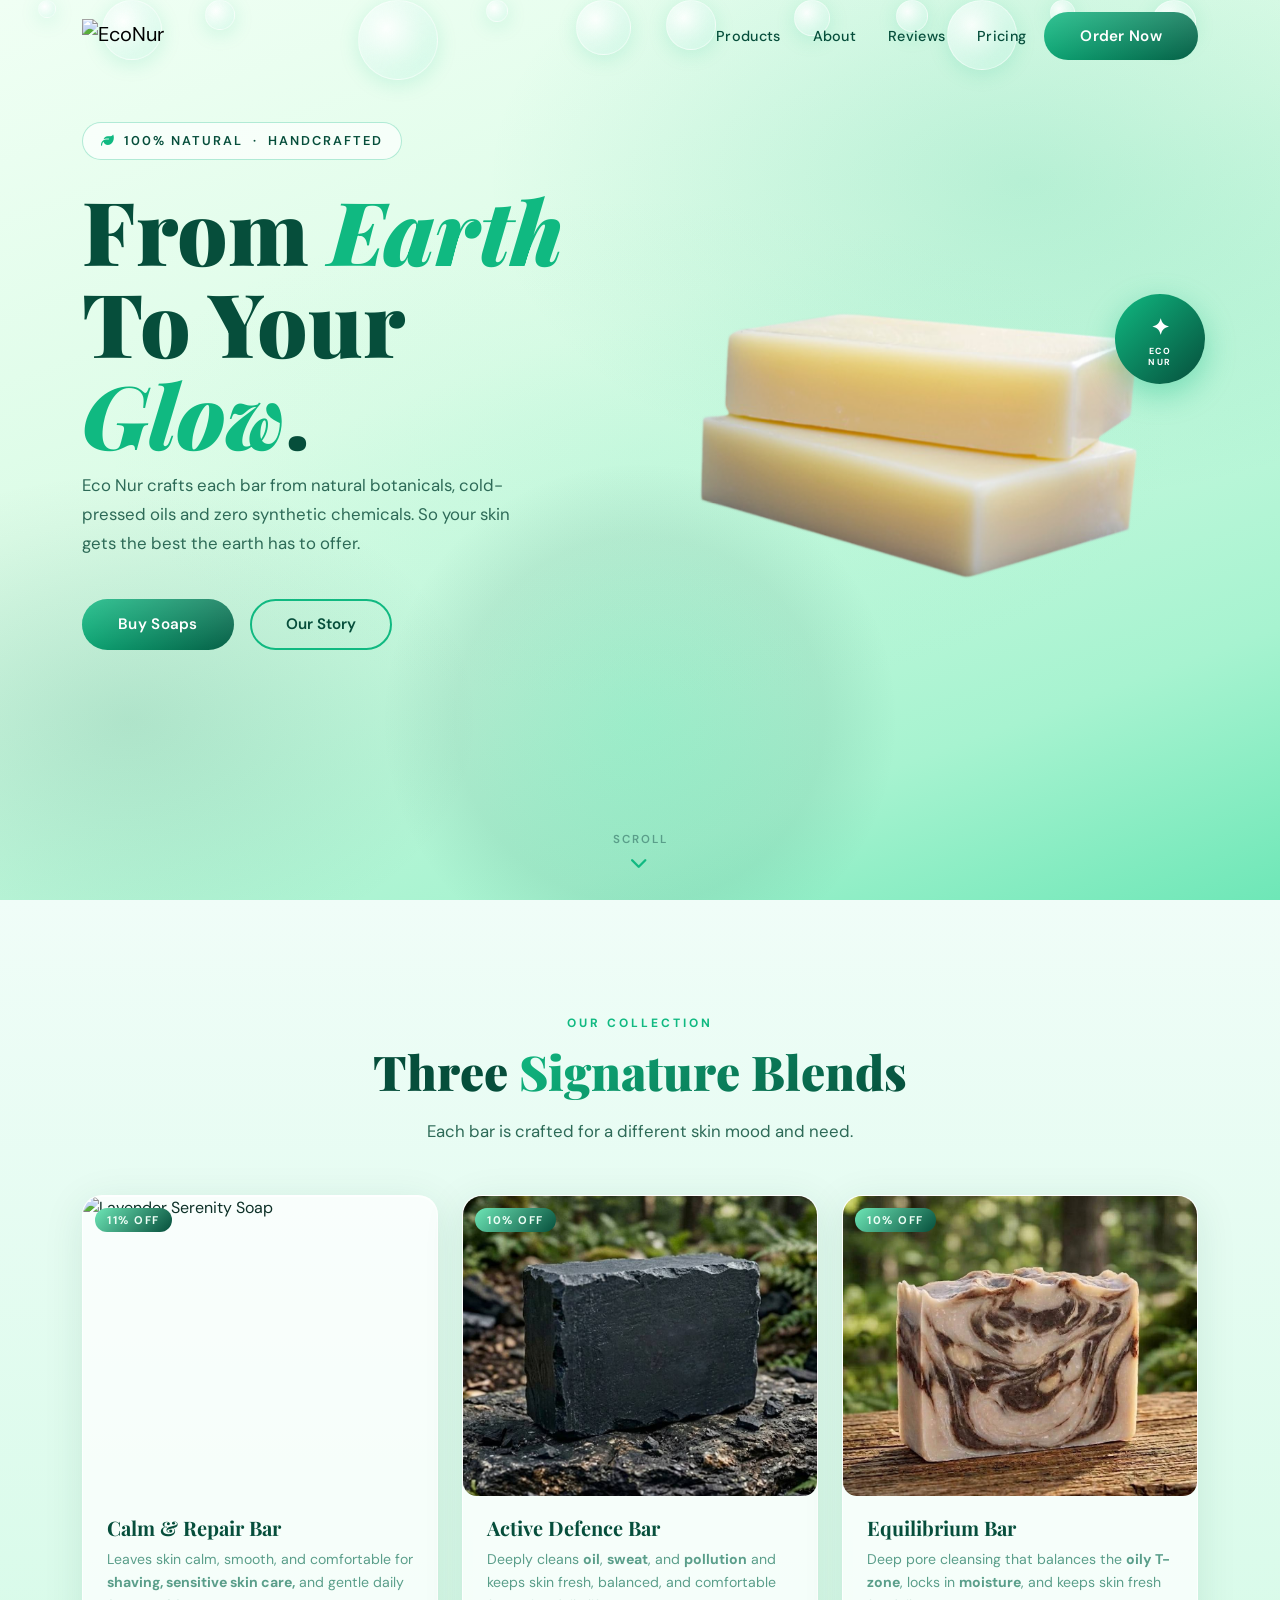
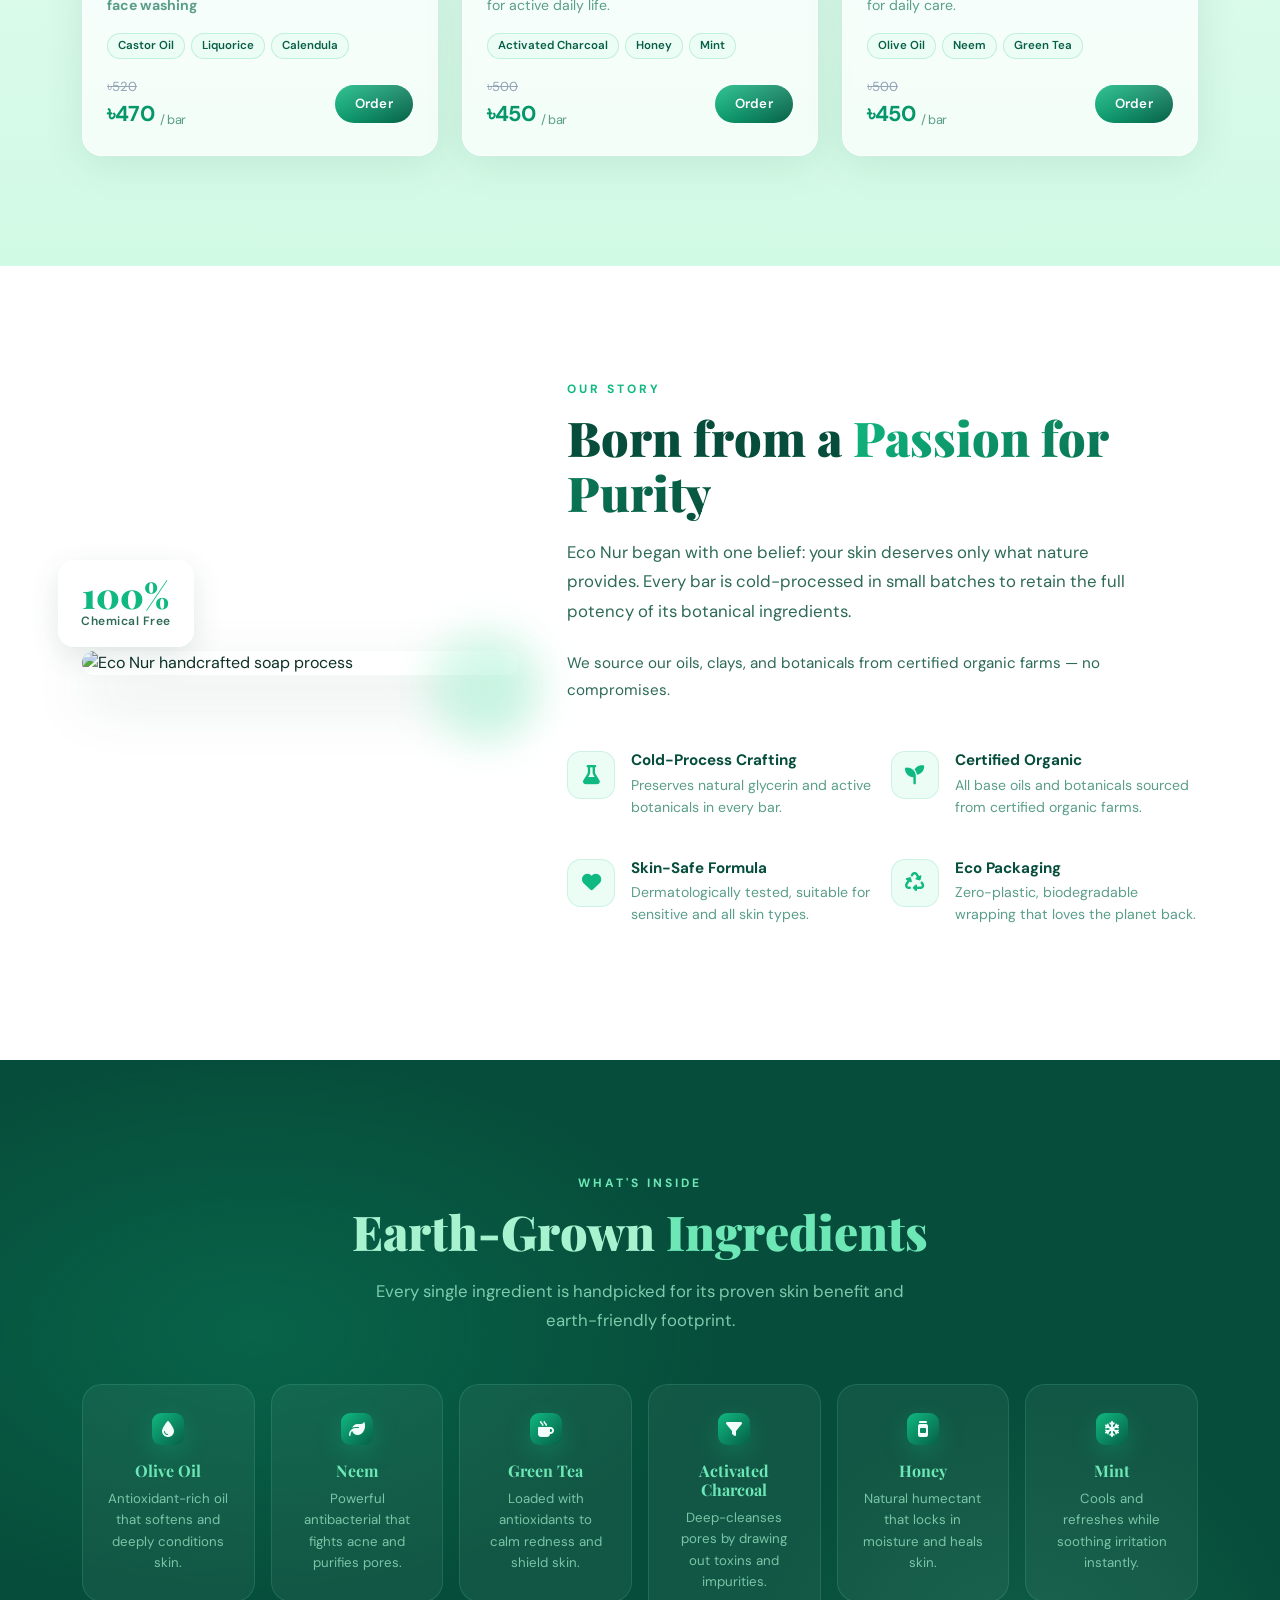
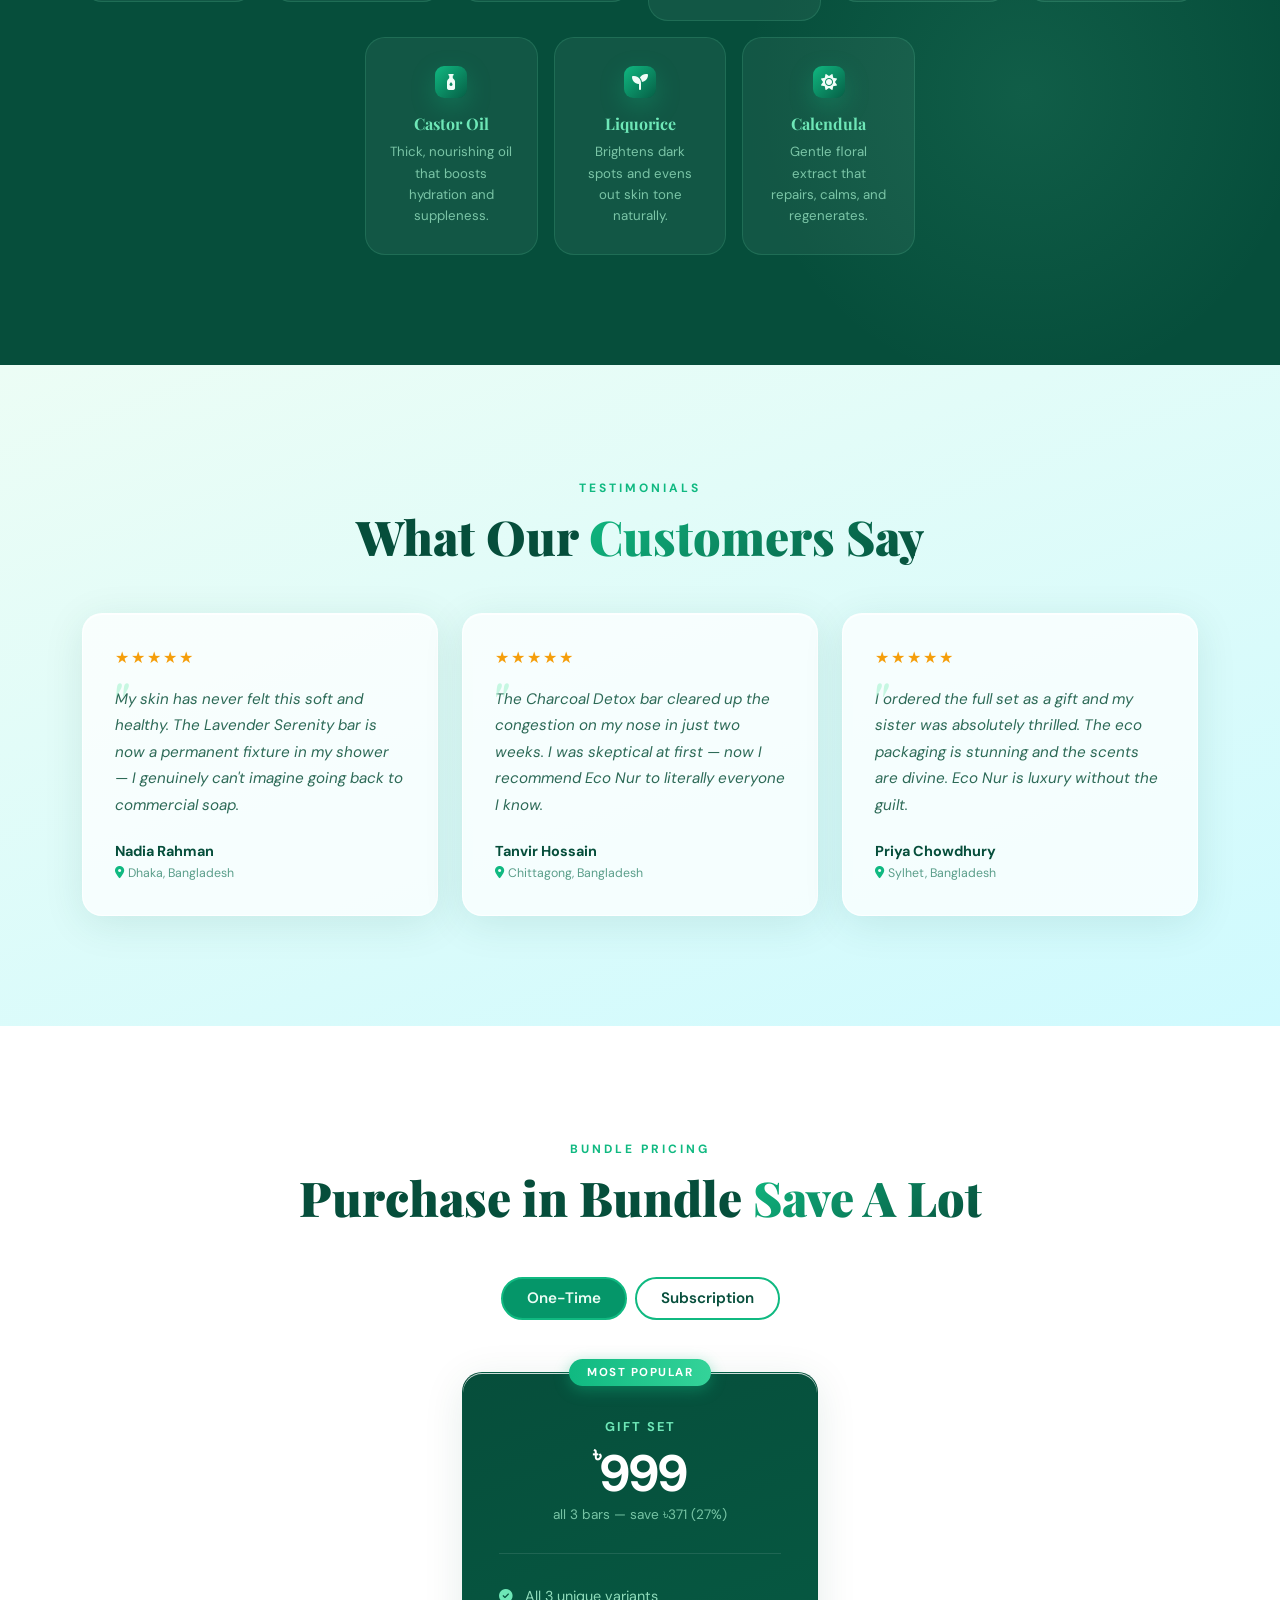
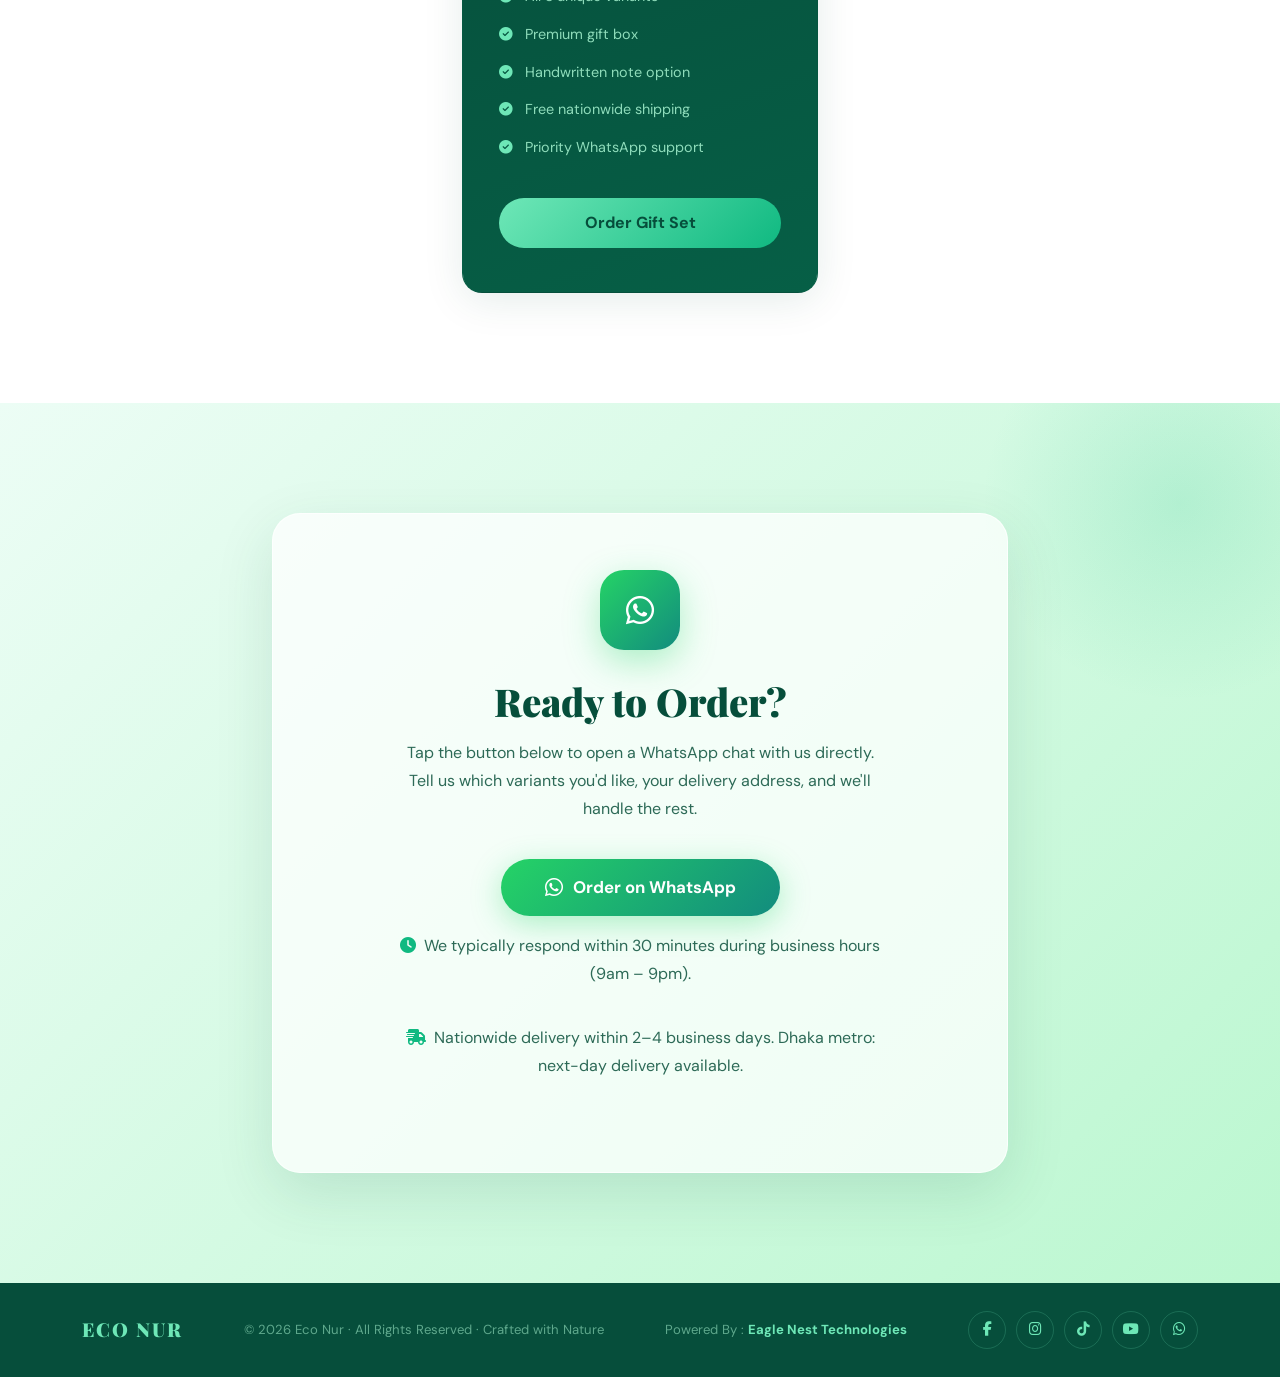
==== commit 5c9e9951: "product pages, bundle pricing" ====
--- a/index.html
+++ b/index.html
@@ -371,47 +371,68 @@
       <p class="section-sub mx-auto" style="color:rgba(167,243,208,0.75);">Every single ingredient is handpicked for its proven skin benefit and earth-friendly footprint.</p>
     </div>
 
-    <div class="row g-3">
+    <div class="row g-3 justify-content-center">
       <div class="col-6 col-md-4 col-lg-2 fade-up delay-1">
         <div class="ingredient-card">
-          <div class="ingredient-icon">🌿</div>
-          <h5>Aloe Vera</h5>
-          <p>Deep moisture & soothing relief for irritated skin.</p>
+          <div class="ingredient-icon"><i class="fa-solid fa-droplet"></i></div>
+          <h5>Olive Oil</h5>
+          <p>Antioxidant-rich oil that softens and deeply conditions skin.</p>
         </div>
       </div>
       <div class="col-6 col-md-4 col-lg-2 fade-up delay-2">
         <div class="ingredient-card">
-          <div class="ingredient-icon">🫒</div>
-          <h5>Olive Oil</h5>
-          <p>Rich in antioxidants, softens and conditions skin.</p>
+          <div class="ingredient-icon"><i class="fa-solid fa-leaf"></i></div>
+          <h5>Neem</h5>
+          <p>Powerful antibacterial that fights acne and purifies pores.</p>
         </div>
       </div>
       <div class="col-6 col-md-4 col-lg-2 fade-up delay-3">
         <div class="ingredient-card">
-          <div class="ingredient-icon">🌸</div>
-          <h5>Rose Hip</h5>
-          <p>Brightens tone & reduces fine lines naturally.</p>
+          <div class="ingredient-icon"><i class="fa-solid fa-mug-hot"></i></div>
+          <h5>Green Tea</h5>
+          <p>Loaded with antioxidants to calm redness and shield skin.</p>
         </div>
       </div>
       <div class="col-6 col-md-4 col-lg-2 fade-up delay-4">
         <div class="ingredient-card">
-          <div class="ingredient-icon">🍋</div>
-          <h5>Citrus Peel</h5>
-          <p>Natural exfoliant that reveals glowing skin beneath.</p>
+          <div class="ingredient-icon"><i class="fa-solid fa-filter"></i></div>
+          <h5>Activated Charcoal</h5>
+          <p>Deep-cleanses pores by drawing out toxins and impurities.</p>
         </div>
       </div>
       <div class="col-6 col-md-4 col-lg-2 fade-up delay-5">
         <div class="ingredient-card">
-          <div class="ingredient-icon">🌻</div>
-          <h5>Sunflower Oil</h5>
-          <p>Lightweight nourishment packed with Vitamin E.</p>
+          <div class="ingredient-icon"><i class="fa-solid fa-jar"></i></div>
+          <h5>Honey</h5>
+          <p>Natural humectant that locks in moisture and heals skin.</p>
         </div>
       </div>
       <div class="col-6 col-md-4 col-lg-2 fade-up delay-1">
         <div class="ingredient-card">
-          <div class="ingredient-icon">🌾</div>
-          <h5>Oat Extract</h5>
-          <p>Calms inflammation and forms a protective skin barrier.</p>
+          <div class="ingredient-icon"><i class="fa-solid fa-snowflake"></i></div>
+          <h5>Mint</h5>
+          <p>Cools and refreshes while soothing irritation instantly.</p>
+        </div>
+      </div>
+      <div class="col-6 col-md-4 col-lg-2 fade-up delay-2">
+        <div class="ingredient-card">
+          <div class="ingredient-icon"><i class="fa-solid fa-bottle-droplet"></i></div>
+          <h5>Castor Oil</h5>
+          <p>Thick, nourishing oil that boosts hydration and suppleness.</p>
+        </div>
+      </div>
+      <div class="col-6 col-md-4 col-lg-2 fade-up delay-3">
+        <div class="ingredient-card">
+          <div class="ingredient-icon"><i class="fa-solid fa-seedling"></i></div>
+          <h5>Liquorice</h5>
+          <p>Brightens dark spots and evens out skin tone naturally.</p>
+        </div>
+      </div>
+      <div class="col-6 col-md-4 col-lg-2 fade-up delay-4">
+        <div class="ingredient-card">
+          <div class="ingredient-icon"><i class="fa-solid fa-sun"></i></div>
+          <h5>Calendula</h5>
+          <p>Gentle floral extract that repairs, calms, and regenerates.</p>
         </div>
       </div>
     </div>
@@ -555,7 +576,7 @@
 <!-- ====================================================
      PRICING SECTION
 ==================================================== -->
-<section id="pricing">
+<!-- <section id="pricing">
   <div class="container">
     <div class="text-center mb-5 fade-up">
       <span class="section-label">Pricing</span>
@@ -564,7 +585,7 @@
     </div>
 
     <div class="row g-4 justify-content-center">
-      <!-- Starter -->
+       Starter 
       <div class="col-lg-4 col-md-6 d-flex fade-up delay-1">
         <div class="glass-card pricing-card w-100">
           <div class="pricing-name">Single Bar</div>
@@ -582,7 +603,6 @@
         </div>
       </div>
 
-      <!-- Bundle (Featured) -->
       <div class="col-lg-4 col-md-6 d-flex fade-up delay-2">
         <div class="glass-card pricing-card featured w-100">
           <div class="pricing-name">Complete Set</div>
@@ -600,7 +620,6 @@
         </div>
       </div>
 
-      <!-- Refill -->
       <div class="col-lg-4 col-md-6 d-flex fade-up delay-3">
         <div class="glass-card pricing-card w-100">
           <div class="pricing-name">Monthly Ritual</div>
@@ -619,7 +638,96 @@
       </div>
     </div>
   </div>
+</section> -->
+
+
+<section id="pricing">
+  <div class="container">
+    <div class="text-center mb-5 fade-up">
+      <span class="section-label">Bundle Pricing</span>
+      <h2 class="section-title">Purchase in Bundle <span class="gradient-text">Save A Lot</span></h2>
+      <p class="section-sub mx-auto"></p>
+    </div>
+
+    <!-- Toggle -->
+<!-- Toggle -->
+<div class="text-center mb-5 fade-up">
+  <div class="d-inline-flex align-items-center gap-2 p-1 rounded-pill" style="background:rgba(255,255,255,0.08)">
+    <button class="btn-outline-eco px-4 py-2" id="toggle-onetime" onclick="switchPricing('onetime')">One-Time</button>
+    <button class="btn-outline-eco px-4 py-2" id="toggle-sub" onclick="switchPricing('sub')">Subscription</button>
+  </div>
+</div>
+
+    <!-- ONE-TIME: Gift Set only -->
+    <div id="tab-onetime">
+      <div class="row g-4 justify-content-center">
+        <div class="col-lg-4 col-md-6 d-flex fade-up delay-2">
+          <div class="glass-card pricing-card featured w-100">
+            <div class="pricing-name">Gift Set</div>
+            <div class="pricing-price"><sup>৳</sup>999</div>
+            <div class="pricing-period">all 3 bars — save ৳371 (27%)</div>
+            <div class="pricing-divider"></div>
+            <ul class="pricing-features">
+              <li><i class="fa fa-check-circle"></i> All 3 unique variants</li>
+              <li><i class="fa fa-check-circle"></i> Premium gift box</li>
+              <li><i class="fa fa-check-circle"></i> Handwritten note option</li>
+              <li><i class="fa fa-check-circle"></i> Free nationwide shipping</li>
+              <li><i class="fa fa-check-circle"></i> Priority WhatsApp support</li>
+            </ul>
+            <a href="https://wa.me/8801410753555?text=Hello%20Eco%20Nur%2C%20I%20am%20interested%20in%20the%20Gift%20Set%20(all%203%20bars%20for%20%E2%9F%B3999).%20Please%20let%20me%20know%20how%20to%20order." class="btn-pricing-featured d-block">Order Gift Set</a>
+          </div>
+        </div>
+      </div>
+    </div>
+
+    <!-- SUBSCRIPTION: 2 plans -->
+    <div id="tab-sub" style="display:none;">
+      <div class="row g-4 justify-content-center">
+
+        <!-- Monthly -->
+        <div class="col-lg-4 col-md-6 d-flex fade-up delay-1">
+          <div class="glass-card pricing-card w-100">
+            <div class="pricing-name">Monthly Ritual</div>
+            <div class="pricing-price"><sup>৳</sup>390</div>
+            <div class="pricing-period">1 bar/month for a year — save 15%</div>
+            <div class="pricing-divider"></div>
+            <ul class="pricing-features">
+              <li><i class="fa fa-check-circle"></i> 1 bar of your choice monthly. </li>
+              <li><i class="fa fa-check-circle"></i> Swap variant each cycle</li>
+              <li><i class="fa fa-check-circle"></i> Eco packaging every time</li>
+              <li><i class="fa fa-check-circle"></i> Skip or cancel anytime</li>
+              <li class="disabled"><i class="fa fa-times-circle"></i> Free shipping</li>
+            </ul>
+            <a href="https://wa.me/8801410753555?text=Hello%20Eco%20Nur%2C%20I%20am%20interested%20in%20the%20Monthly%20Ritual%20subscription%20(%E2%9F%B3390%2Fbar).%20Please%20let%20me%20know%20how%20to%20proceed." class="btn-outline-eco w-100 text-center d-block">Subscribe Monthly</a>
+          </div>
+        </div>
+
+        <!-- Quarterly (Featured) -->
+        <div class="col-lg-4 col-md-6 d-flex fade-up delay-2">
+          <div class="glass-card pricing-card featured w-100">
+            <div class="pricing-name">Quarterly Box</div>
+            <div class="pricing-price"><sup>৳</sup>960</div>
+            <div class="pricing-period">all 3 bars/quarter for a year — save 30%</div>
+            <div class="pricing-divider"></div>
+            <ul class="pricing-features">
+              <li><i class="fa fa-check-circle"></i> All 3 bars every 3 months</li>
+              <li><i class="fa fa-check-circle"></i> Premium gift box each drop</li>
+              <li><i class="fa fa-check-circle"></i> Free nationwide shipping</li>
+              <li><i class="fa fa-check-circle"></i> Early access to new blends</li>
+              <li><i class="fa fa-check-circle"></i> Skip or cancel anytime</li>
+            </ul>
+            <a href="https://wa.me/8801410753555?text=Hello%20Eco%20Nur%2C%20I%20am%20interested%20in%20the%20Quarterly%20Box%20subscription%20(all%203%20bars%20for%20%E2%9F%B3960%20every%203%20months).%20Please%20let%20me%20know%20how%20to%20proceed." class="btn-pricing-featured d-block">Subscribe Quarterly</a>
+          </div>
+        </div>
+
+      </div>
+    </div>
+
+  </div>
 </section>
+
+
+
 
 <!-- ====================================================
      ORDER SECTION
@@ -687,5 +795,6 @@
 <script src="https://cdn.jsdelivr.net/npm/bootstrap@5.3.3/dist/js/bootstrap.bundle.min.js"></script>
 
 <script src="main.js"></script>
+
 </body>
 </html>
--- a/style.css
+++ b/style.css
@@ -11,7 +11,7 @@
       --pale: #ECFDF5;
       --pale-2: #f0fdf8;
       --white: #ffffff;
-      --glass-bg: rgba(255, 255, 255, 0.55);
+      --glass-bg: rgba(255, 255, 255, 0.737);
       --glass-border: rgba(255, 255, 255, 0.75);
       --glass-shadow: rgba(6, 78, 59, 0.1);
       --text-dark: #0d3027;
@@ -37,6 +37,7 @@
       background: var(--pale-2);
       color: var(--text-dark);
       overflow-x: hidden;
+      touch-action: pan-y;
     }
 
     h1, h2, h3, h4, h5 { font-family: var(--font-display); }
@@ -131,8 +132,6 @@
     .glass-card {
       background: var(--glass-bg);
       border: 1px solid var(--glass-border);
-      backdrop-filter: blur(18px);
-      -webkit-backdrop-filter: blur(18px);
       border-radius: var(--radius-card);
       box-shadow: 0 8px 40px var(--glass-shadow), 0 1px 0 rgba(255,255,255,0.8) inset;
       transition: transform var(--transition), box-shadow var(--transition);
@@ -228,24 +227,20 @@
 
     #mainNav.scrolled {
       background: rgba(236, 253, 245, 0.88);
-      backdrop-filter: blur(20px);
-      -webkit-backdrop-filter: blur(20px);
       box-shadow: 0 4px 24px rgba(6,78,59,0.08);
       padding: 10px 0;
     }
 
-    .nav-brand {
-      font-family: var(--font-display);
-      font-size: 1.6rem;
-      font-weight: 900;
-      letter-spacing: 2px;
-      background: linear-gradient(135deg, var(--emerald), var(--forest));
-      -webkit-background-clip: text;
-      -webkit-text-fill-color: transparent;
-      background-clip: text;
-    }
-
-    .nav-brand span { font-style: italic; }
+.nav-brand {
+  display: flex;
+  align-items: center;
+}
+
+.nav-logo {
+  height: 34px;
+  width: auto;
+  display: block;
+}
 
     .nav-link-eco {
       font-family: var(--font-body);
@@ -277,7 +272,6 @@
       border-radius: 10px;
       padding: 6px 10px;
       background: var(--glass-bg);
-      backdrop-filter: blur(10px);
     }
 
     .hamburger-icon {
@@ -306,13 +300,22 @@
     @media (max-width: 991px) {
       .navbar-collapse {
         background: rgba(236,253,245,0.95);
-        backdrop-filter: blur(20px);
         border-radius: 16px;
         margin-top: 12px;
         padding: 16px 20px;
         box-shadow: 0 10px 40px rgba(6,78,59,0.12);
         border: 1px solid var(--glass-border);
       }
+
+      .navbar-nav {
+  align-items: stretch !important;
+}
+
+.navbar-nav .btn-eco {
+  display: block;
+  text-align: center;
+  margin-top: 8px;
+}
     }
 
     /* ==========================================
@@ -397,7 +400,6 @@
       gap: 8px;
       background: rgba(255,255,255,0.65);
       border: 1px solid rgba(16,185,129,0.3);
-      backdrop-filter: blur(12px);
       border-radius: 40px;
       padding: 8px 18px;
       font-size: 0.8rem;
@@ -483,6 +485,7 @@
       border-radius: 0;
       box-shadow: none;
       animation: floatSoap 5s ease-in-out infinite;
+      will-change: transform;
     }
 
     .hero-badge {
@@ -558,7 +561,6 @@
       position: absolute;
       bottom: 28px; left: -24px;
       background: var(--glass-bg);
-      backdrop-filter: blur(18px);
       border: 1px solid var(--glass-border);
       border-radius: 16px;
       padding: 16px 22px;
@@ -654,21 +656,52 @@
       transform: scale(1.07);
     }
 
-    .product-tag {
-      position: absolute;
-      top: 12px; left: 12px;
-      background: var(--forest);
-      color: white;
-      font-size: 0.7rem;
-      font-weight: 700;
-      letter-spacing: 1.5px;
-      text-transform: uppercase;
-      padding: 4px 12px;
-      border-radius: 20px;
-    }
-
-    .product-tag.bestseller { background: var(--emerald); }
-    .product-tag.new { background: #f59e0b; }
+.product-tag {
+  position: absolute;
+  top: 12px; left: 12px;
+  background: linear-gradient(135deg, var(--mint), var(--forest));
+  color: var(--pale);
+  font-size: 0.7rem;
+  font-weight: 700;
+  letter-spacing: 1.5px;
+  text-transform: uppercase;
+  padding: 4px 12px;
+  border-radius: 20px;
+  overflow: hidden;
+  isolation: isolate;
+}
+
+.product-tag::after {
+  content: '';
+  position: absolute;
+  top: 0;
+  left: 0;
+  width: 50%;
+  height: 100%;
+  background: linear-gradient(
+    120deg,
+    transparent 0%,
+    rgba(255, 255, 255, 0.55) 50%,
+    transparent 100%
+  );
+  transform: translateX(-175%);
+  animation: tag-shimmer 2.8s ease-in-out infinite;
+  animation-delay: 1s;
+  pointer-events: none;
+}
+
+@keyframes tag-shimmer {
+  0%   { transform: translateX(-175%); }
+  40%  { transform: translateX(250%); }
+  100% { transform: translateX(250%); }
+}
+
+@media (prefers-reduced-motion: reduce) {
+  .product-tag::after {
+    animation: none;
+  }
+}
+
 
     .product-card-body { padding: 0 24px 24px; }
 
@@ -752,13 +785,14 @@
     }
 
     .ingredient-icon {
-      width: 64px; height: 64px;
+      width: 32px; height: 32px;
       background: linear-gradient(135deg, var(--emerald), var(--forest-light));
-      border-radius: 18px;
+      border-radius: 9px;
       display: flex; align-items: center; justify-content: center;
-      font-size: 1.6rem;
+      font-size: 1rem;
       margin: 0 auto 16px;
       box-shadow: 0 8px 24px rgba(16,185,129,0.3);
+      color: var(--pale-2);
     }
 
     .ingredient-card h5 {
@@ -839,7 +873,6 @@
       position: fixed; inset: 0;
       z-index: 9998;
       background: rgba(6, 25, 18, 0.92);
-      backdrop-filter: blur(8px);
       display: flex; align-items: center; justify-content: center;
       opacity: 0; visibility: hidden;
       transition: all 0.35s ease;
@@ -1108,7 +1141,6 @@
     .order-card {
       background: var(--glass-bg);
       border: 1px solid var(--glass-border);
-      backdrop-filter: blur(20px);
       border-radius: 28px;
       padding: 56px 48px;
       box-shadow: 0 20px 60px rgba(6,78,59,0.12);
@@ -1206,6 +1238,9 @@
       color: rgba(167,243,208,0.55);
     }
 
+    .footer-copy a{
+      color: var(--mint);
+    }
     .social-links {
       display: flex;
       align-items: center;
@@ -1273,9 +1308,10 @@
       .order-card h2 { font-size: 1.8rem; }
       .pricing-card { padding: 36px 24px; }
       .footer-inner { flex-direction: column; text-align: center; }
+      .bubble:nth-child(n+7) {display: none;}
     }
 
     @media (max-width: 575px) {
       .hero-badge { right: 0; }
       .hero-soap-main { width: 300px; }
-    }+    }
